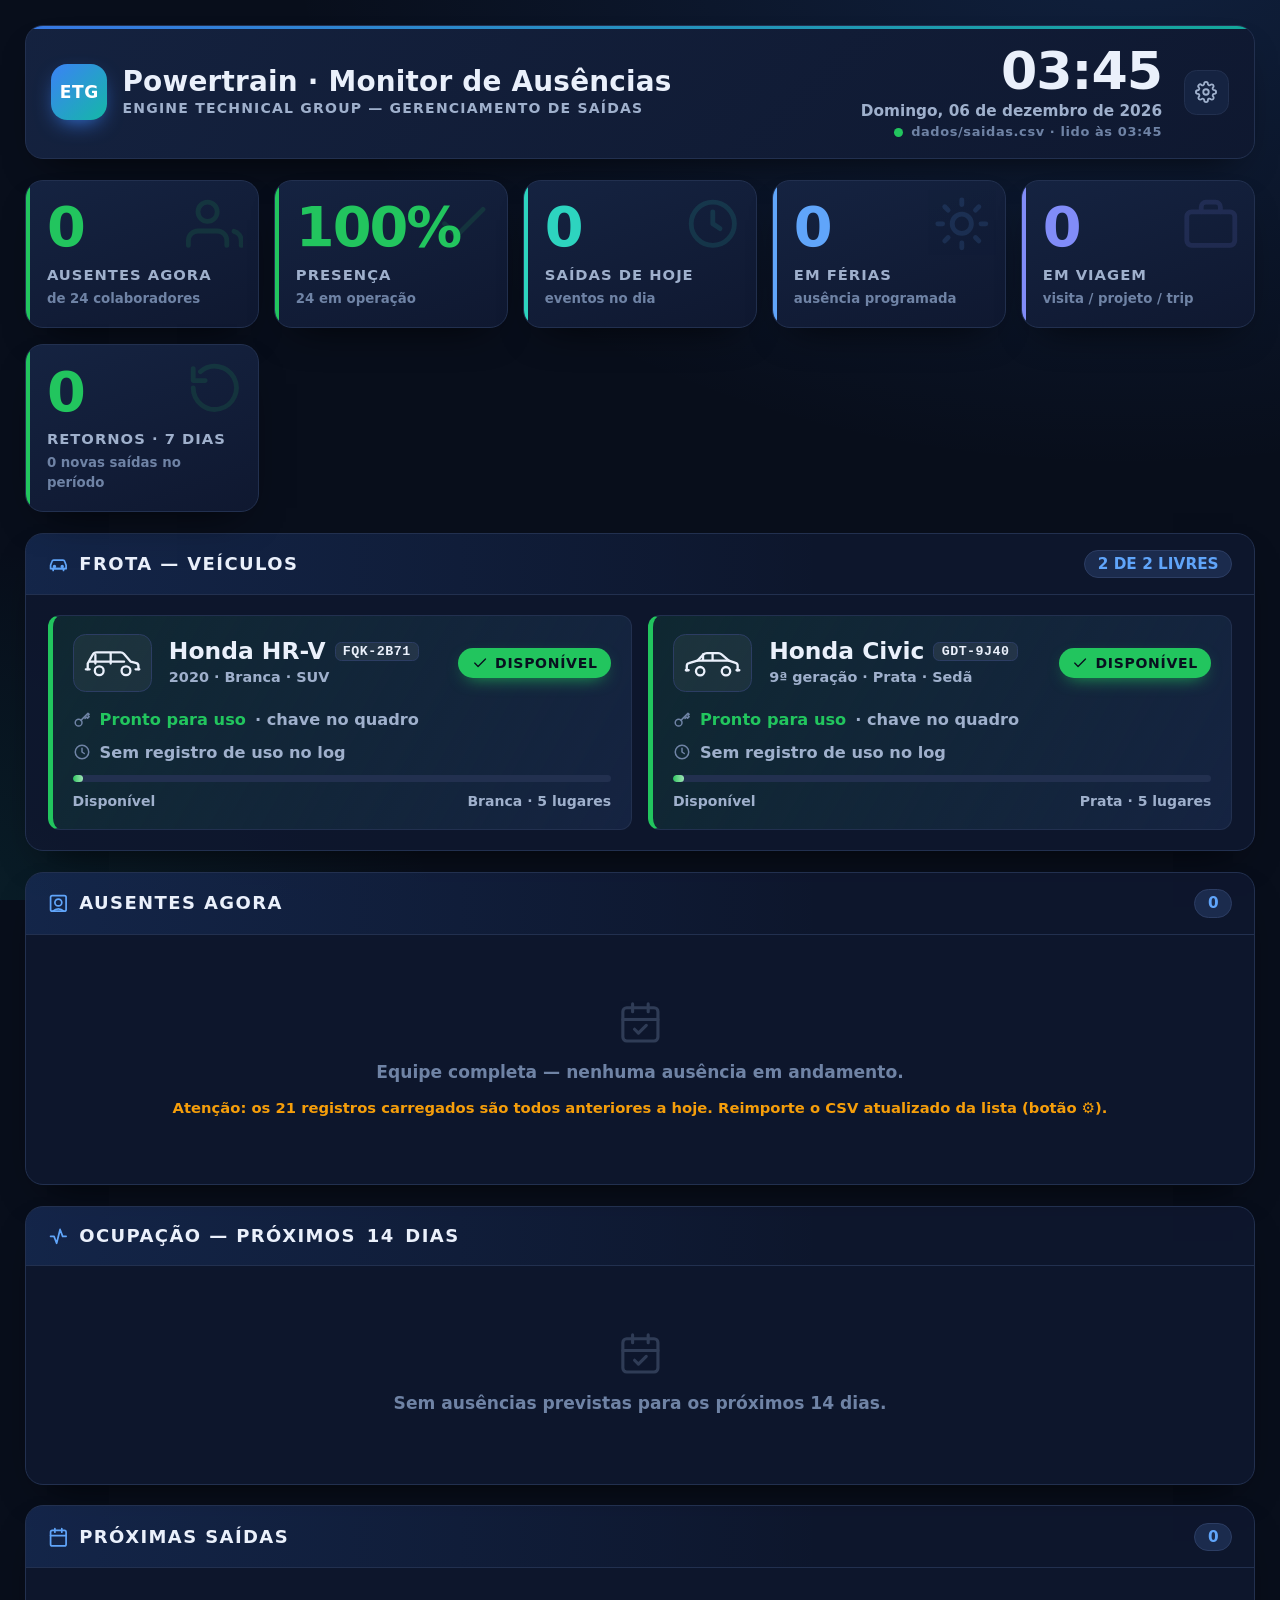
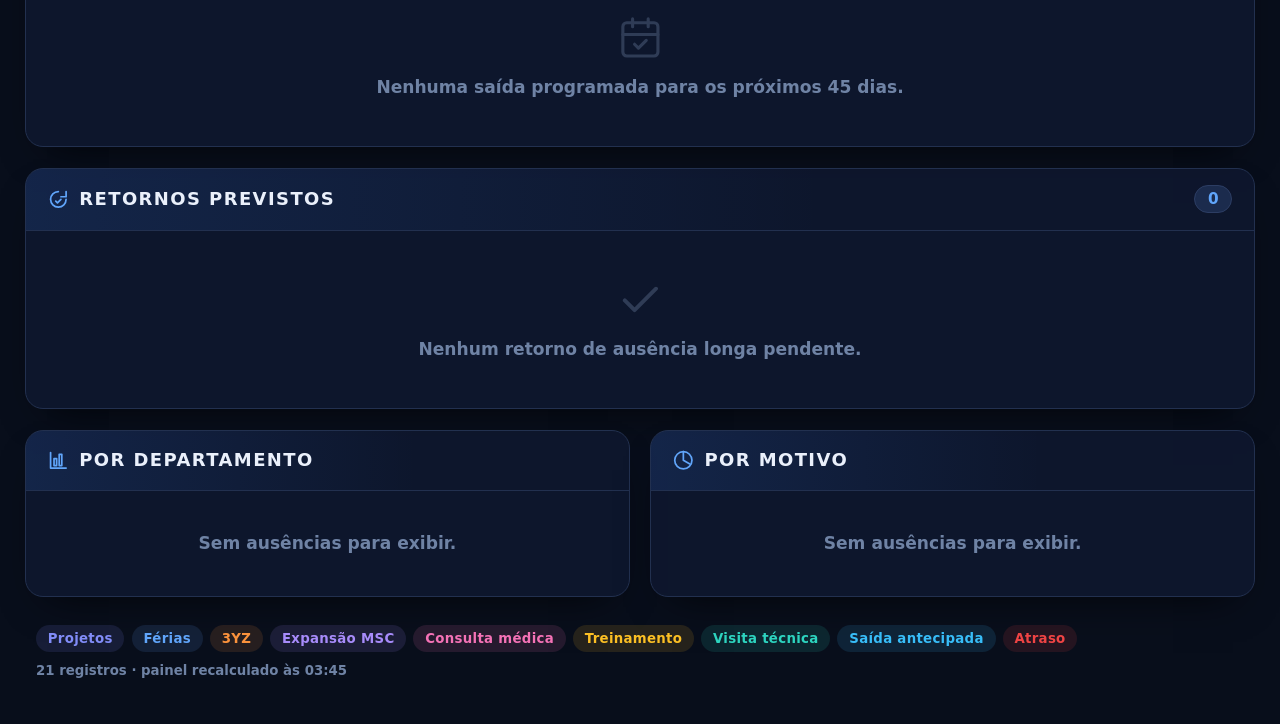
==== powertrain-ausencias/index.html @ 5750e31d "Cadastro dos carros vai para dados/veiculos.json, com as tags reais As tags passam a viver num arqui" ====
<!doctype html>
<html lang="pt-BR">
<head>
<meta charset="utf-8" />
<meta name="viewport" content="width=device-width, initial-scale=1.0" />
<title>Powertrain · Monitor de Ausências — ETG</title>
<meta name="color-scheme" content="dark" />
<link rel="icon" href="data:image/svg+xml,%3Csvg xmlns='http://www.w3.org/2000/svg' viewBox='0 0 100 100'%3E%3Crect width='100' height='100' rx='22' fill='%233b82f6'/%3E%3Ctext x='50' y='68' font-family='Arial,sans-serif' font-size='40' font-weight='bold' fill='white' text-anchor='middle'%3EETG%3C/text%3E%3C/svg%3E" />

<style>
/* ══════════════════════════════════════════════════════════════════════
   POWERTRAIN · MONITOR DE AUSÊNCIAS — ETG
   Otimizado para monitor 27" na VERTICAL (1440 x 2560).
   Layout responsivo: funciona também em notebook para conferência.
   ══════════════════════════════════════════════════════════════════════ */

*,*::before,*::after{box-sizing:border-box;margin:0;padding:0}

:root{
  --bg:#080e1b; --bg-2:#0b1220;
  --panel:#0f1830; --panel-2:#152341; --panel-3:#1b2b4d;
  --line:#22304f; --line-2:#2c3d63;
  --txt:#eaf0fb; --muted:#9fb0cc; --faint:#6f83a5;
  --brand:#3b82f6; --brand-2:#60a5fa;
  --accent:#14b8a6;
  --ok:#22c55e; --warn:#f59e0b; --bad:#ef4444; --info:#38bdf8; --viol:#a78bfa;
  --radius:18px; --radius-sm:12px;
  --font:'Segoe UI',system-ui,-apple-system,Roboto,Helvetica,Arial,sans-serif;
  --shadow:0 18px 40px -22px rgba(0,0,0,.85);
}

/* Escala tipográfica: cresce conforme a tela. Num 27" vertical (1440px de
   largura) a base fica em 21px — legível a 2–3 m de distância. */
html{font-size:15px}
@media (min-width:900px){ html{font-size:16.5px} }
@media (min-width:1200px){ html{font-size:18px} }
@media (min-width:1360px) and (orientation:portrait){ html{font-size:21px} }
@media (min-width:1700px){ html{font-size:22px} }

html,body{height:100%}
body{
  font-family:var(--font); color:var(--txt); font-size:1rem; line-height:1.45;
  -webkit-font-smoothing:antialiased; overflow-x:hidden;
  background:
    radial-gradient(1400px 900px at 88% -8%, rgba(59,130,246,.16), transparent 60%),
    radial-gradient(1100px 800px at -12% 108%, rgba(20,184,166,.12), transparent 55%),
    var(--bg);
  background-attachment:fixed;
}
button{font:inherit;cursor:pointer;border:none;background:none;color:inherit}
input,select{font:inherit}
svg{flex:none}
::-webkit-scrollbar{width:8px;height:8px}
::-webkit-scrollbar-thumb{background:var(--line-2);border-radius:20px}
::-webkit-scrollbar-track{background:transparent}

.screen{max-width:1600px;margin:0 auto;padding:1.4rem 1.4rem 2rem;display:flex;flex-direction:column;gap:1.15rem}

/* ═══════════════ CABEÇALHO ═══════════════ */
header.top{
  display:flex;align-items:center;gap:1.2rem;flex-wrap:wrap;
  padding:1.05rem 1.4rem;border-radius:var(--radius);
  background:linear-gradient(120deg,rgba(21,35,65,.95),rgba(15,24,48,.88));
  border:1px solid var(--line);box-shadow:var(--shadow);position:relative;overflow:hidden;
}
header.top::after{content:"";position:absolute;inset:0;pointer-events:none;
  background:linear-gradient(90deg,var(--brand),var(--accent));opacity:.9;height:3px}
.brand{display:flex;align-items:center;gap:.85rem;min-width:0}
.brand .logo{
  width:3.1rem;height:3.1rem;border-radius:.9rem;display:grid;place-items:center;flex:none;
  background:linear-gradient(135deg,var(--brand),var(--accent));color:#fff;
  font-weight:800;font-size:.95rem;letter-spacing:.5px;box-shadow:0 8px 22px -8px var(--brand);
}
.brand h1{font-size:1.55rem;font-weight:800;letter-spacing:.2px;line-height:1.15;white-space:nowrap}
.brand p{font-size:.78rem;color:var(--muted);font-weight:600;letter-spacing:1.2px;text-transform:uppercase}
.top .spacer{flex:1 1 auto}
.clock{text-align:right;line-height:1}
.clock .hh{font-size:2.9rem;font-weight:800;letter-spacing:-1px;font-variant-numeric:tabular-nums}
.clock .dd{font-size:.85rem;color:var(--muted);font-weight:600;margin-top:.35rem}
.live{display:flex;align-items:center;gap:.45rem;font-size:.72rem;color:var(--faint);font-weight:700;
  justify-content:flex-end;margin-top:.4rem;letter-spacing:.6px}
.live .dot{width:.5rem;height:.5rem;border-radius:50%;background:var(--ok);box-shadow:0 0 0 0 rgba(34,197,94,.6);
  animation:pulse 2.4s infinite;flex:none}
.live .reconn{display:none;align-items:center;padding:.1rem .55rem;border-radius:2rem;font-size:.68rem;
  font-weight:800;letter-spacing:.4px;background:var(--bad);color:#fff}
.live .reconn:hover{filter:brightness(1.15)}
@keyframes pulse{0%{box-shadow:0 0 0 0 rgba(34,197,94,.55)}70%{box-shadow:0 0 0 .55rem rgba(34,197,94,0)}100%{box-shadow:0 0 0 0 rgba(34,197,94,0)}}
.gear{width:2.5rem;height:2.5rem;border-radius:.7rem;display:grid;place-items:center;
  background:var(--panel-2);border:1px solid var(--line);color:var(--muted);transition:.15s}
.gear:hover{color:var(--txt);border-color:var(--line-2);background:var(--panel-3)}

/* ═══════════════ KPIs ═══════════════ */
.kpis{display:grid;grid-template-columns:repeat(auto-fit,minmax(11rem,1fr));gap:.85rem}
/* no monitor vertical: 3 colunas exatas — 6 blocos preenchem 2 linhas sem sobra */
@media (orientation:portrait) and (min-width:1000px){ .kpis{grid-template-columns:repeat(3,1fr)} }
.kpi{
  padding:1.05rem 1.15rem;border-radius:var(--radius);position:relative;overflow:hidden;
  background:linear-gradient(160deg,var(--panel-2),var(--panel));
  border:1px solid var(--line);box-shadow:var(--shadow);
}
.kpi::before{content:"";position:absolute;left:0;top:0;bottom:0;width:4px;background:var(--c,var(--brand))}
.kpi .v{font-size:3.1rem;font-weight:800;line-height:1;letter-spacing:-2px;color:var(--c,var(--txt));
  font-variant-numeric:tabular-nums}
.kpi .l{font-size:.82rem;font-weight:700;text-transform:uppercase;letter-spacing:1px;color:var(--muted);margin-top:.5rem}
.kpi .s{font-size:.74rem;color:var(--faint);margin-top:.2rem;font-weight:600}
.kpi .ico{position:absolute;right:.8rem;top:.8rem;opacity:.13;color:var(--c,var(--brand))}
.kpi .ico svg{width:3.2rem;height:3.2rem}

/* ═══════════════ PAINÉIS ═══════════════ */
.panel{
  border-radius:var(--radius);background:rgba(15,24,48,.82);border:1px solid var(--line);
  box-shadow:var(--shadow);overflow:hidden;
}
.panel > h2{
  display:flex;align-items:center;gap:.6rem;padding:.9rem 1.2rem;font-size:1rem;font-weight:800;
  text-transform:uppercase;letter-spacing:1.4px;border-bottom:1px solid var(--line);
  background:linear-gradient(90deg,rgba(59,130,246,.14),transparent 65%);
}
.panel > h2 svg{width:1.15rem;height:1.15rem;color:var(--brand-2)}
.panel > h2 .n{
  margin-left:auto;font-size:.85rem;background:var(--panel-3);color:var(--brand-2);
  padding:.12rem .7rem;border-radius:2rem;border:1px solid var(--line-2);letter-spacing:0;
  font-variant-numeric:tabular-nums;
}
.panel .body{padding:1.05rem 1.2rem}
.empty{padding:2.6rem 1rem;text-align:center;color:var(--faint);font-weight:600;font-size:.95rem}
.empty svg{width:2.6rem;height:2.6rem;opacity:.35;display:block;margin:0 auto .7rem}

/* ═══════════════ CARDS DE AUSENTES ═══════════════ */
/* Painéis crescem livremente: nada fica escondido atrás de barra de rolagem
   interna. Quem cuida do excedente é a rolagem de quiosque (ver JS). */
.scroller{overflow:visible}
.cards{display:grid;grid-template-columns:repeat(auto-fill,minmax(20rem,1fr));gap:.8rem;padding:1.05rem 1.2rem}
.card{
  display:grid;grid-template-columns:auto 1fr;gap:.75rem .85rem;align-items:start;
  padding:.9rem 1rem;border-radius:var(--radius-sm);background:var(--panel-2);
  border:1px solid var(--line);border-left:5px solid var(--c,var(--brand));position:relative;
}
.card.hoje{background:linear-gradient(120deg,rgba(59,130,246,.13),var(--panel-2))}
.av{
  width:3rem;height:3rem;border-radius:.85rem;display:grid;place-items:center;flex:none;
  font-weight:800;font-size:1.02rem;letter-spacing:.5px;color:#08101f;
  background:linear-gradient(135deg,var(--c,var(--brand)),color-mix(in srgb,var(--c,var(--brand)) 55%,#fff));
}
.card .who{min-width:0}
.card .nome{font-size:1.18rem;font-weight:800;line-height:1.2;overflow:hidden;text-overflow:ellipsis;white-space:nowrap}
.card .desc{font-size:.82rem;color:var(--muted);margin-top:.15rem;line-height:1.3;
  display:-webkit-box;-webkit-line-clamp:2;-webkit-box-orient:vertical;overflow:hidden}
.card .meta{grid-column:1/-1;display:flex;flex-wrap:wrap;gap:.4rem;align-items:center}
.card .per{grid-column:1/-1;display:flex;align-items:center;gap:.5rem;font-size:.86rem;
  font-weight:700;color:var(--txt);font-variant-numeric:tabular-nums}
.card .per svg{width:.95rem;height:.95rem;color:var(--faint)}
.card .per .arrow{color:var(--faint);font-weight:400}
.bar{grid-column:1/-1;height:.42rem;border-radius:1rem;background:var(--line);overflow:hidden}
.bar i{display:block;height:100%;border-radius:1rem;background:linear-gradient(90deg,var(--c,var(--brand)),color-mix(in srgb,var(--c,var(--brand)) 45%,#fff))}
.card .volta{grid-column:1/-1;font-size:.8rem;font-weight:700;color:var(--muted);display:flex;
  justify-content:space-between;gap:.5rem}
.card .volta b{color:var(--c,var(--brand-2))}

/* chips */
.chip{
  display:inline-flex;align-items:center;gap:.3rem;padding:.16rem .6rem;border-radius:2rem;
  font-size:.74rem;font-weight:800;letter-spacing:.3px;white-space:nowrap;
  background:var(--cb,var(--panel-3));color:var(--cf,var(--txt));border:1px solid transparent;
}
.chip svg{width:.82rem;height:.82rem}
.chip.ghost{background:transparent;border-color:var(--line-2);color:var(--muted)}

/* ═══════════════ FROTA (RFID) ═══════════════ */
.frota{display:grid;grid-template-columns:repeat(auto-fit,minmax(21rem,1fr));gap:.9rem;padding:1.1rem 1.2rem}
.veic{display:grid;grid-template-columns:auto 1fr;gap:.55rem .95rem;align-items:center;
  padding:1rem 1.1rem;border-radius:var(--radius-sm);background:var(--panel-2);
  border:1px solid var(--line);border-left:5px solid var(--c)}
.veic.livre{background:linear-gradient(120deg,rgba(34,197,94,.10),var(--panel-2))}
.veic.uso{background:linear-gradient(120deg,rgba(245,158,11,.10),var(--panel-2))}
.veic.aguardando{background:linear-gradient(120deg,rgba(56,189,248,.12),var(--panel-2))}
.veic.aguardando .selo{animation:piscando 1.6s ease-in-out infinite}
@keyframes piscando{50%{opacity:.45}}
.veic .foto{width:4.4rem;height:3.2rem;border-radius:.7rem;display:grid;place-items:center;
  background:rgba(255,255,255,.05);border:1px solid var(--line-2);color:var(--txt)}
.veic .foto svg{width:3.4rem;height:2.4rem}
/* identificação e selo dividem a linha; faltando espaço, o selo desce
   sozinho em vez de espremer ou cobrir o nome do modelo */
.veic .id{min-width:0;display:flex;flex-wrap:wrap;align-items:center;
  justify-content:space-between;gap:.5rem .9rem}
.veic .tit{min-width:0;flex:1 1 12rem}
.veic .mod{font-size:1.3rem;font-weight:800;line-height:1.15;display:flex;align-items:center;
  gap:.5rem;flex-wrap:wrap}
.veic .sub{font-size:.8rem;color:var(--muted);font-weight:600;margin-top:.15rem}
.veic .placa{font-family:ui-monospace,Consolas,monospace;font-size:.74rem;font-weight:700;
  background:rgba(255,255,255,.07);border:1px solid var(--line-2);border-radius:.35rem;
  padding:.05rem .4rem;letter-spacing:.5px;color:var(--txt)}
.veic .selo{display:flex;align-items:center;gap:.4rem;white-space:nowrap;flex:none;
  padding:.28rem .75rem;border-radius:2rem;font-size:.78rem;font-weight:800;letter-spacing:.7px;
  background:var(--c);color:#08101f;box-shadow:0 6px 18px -8px var(--c)}
.veic .selo svg{width:.9rem;height:.9rem}
.veic .corpo{grid-column:1/-1;margin-top:.35rem;display:flex;flex-direction:column;gap:.5rem}
.veic .lin{display:flex;align-items:center;gap:.5rem;font-size:.9rem;font-weight:700;flex-wrap:wrap}
.veic .lin svg{width:1rem;height:1rem;color:var(--faint);flex:none}
.veic .lin .fraco{color:var(--muted);font-weight:600}
.veic .quem{gap:.55rem}
.veic .av2{width:2.1rem;height:2.1rem;border-radius:.6rem;display:grid;place-items:center;flex:none;
  font-size:.78rem;font-weight:800;color:#08101f;
  background:linear-gradient(135deg,var(--c),color-mix(in srgb,var(--c) 55%,#fff))}
.veic .tagm{font-size:.68rem;font-weight:800;letter-spacing:.4px;text-transform:uppercase;
  padding:.1rem .5rem;border-radius:2rem;background:rgba(239,68,68,.16);color:#fca5a5}
.veic .bar2{height:.4rem;border-radius:1rem;background:var(--line);overflow:hidden;margin-top:.1rem}
.veic .bar2 i{display:block;height:100%;border-radius:1rem;
  background:linear-gradient(90deg,var(--c),color-mix(in srgb,var(--c) 45%,#fff))}
.veic .pe{display:flex;justify-content:space-between;gap:.6rem;font-size:.78rem;font-weight:700;color:var(--muted)}
.veic .pe b{color:var(--c)}
.aviso-frota{grid-column:1/-1;font-size:.82rem;font-weight:700;color:#fcd34d;
  background:rgba(245,158,11,.12);border:1px solid rgba(245,158,11,.3);
  border-radius:.6rem;padding:.55rem .8rem}
.aviso-cracha{grid-column:1/-1;display:flex;align-items:center;gap:.55rem;flex-wrap:wrap;
  font-size:.88rem;font-weight:700;color:#bae6fd;
  background:rgba(56,189,248,.13);border:1px solid rgba(56,189,248,.35);
  border-radius:.6rem;padding:.6rem .85rem;animation:piscando 1.6s ease-in-out infinite}
.aviso-cracha svg{width:1.1rem;height:1.1rem;color:#38bdf8;flex:none}
.aviso-cracha .conta{margin-left:auto;font-variant-numeric:tabular-nums;color:#38bdf8;
  background:rgba(8,16,31,.5);border-radius:2rem;padding:.05rem .55rem;font-size:.8rem}

/* ═══════════════ AGENDA / PRÓXIMAS ═══════════════ */
.rows{display:flex;flex-direction:column}
.row{
  display:grid;grid-template-columns:4.4rem 1fr auto;gap:.85rem;align-items:center;
  padding:.72rem 1.2rem;border-bottom:1px solid rgba(34,48,79,.55);
}
.row:last-child{border-bottom:none}
.row .day{
  text-align:center;border-radius:.65rem;background:var(--panel-2);border:1px solid var(--line);
  padding:.3rem .1rem;line-height:1.1;
}
.row .day .d{font-size:1.3rem;font-weight:800;font-variant-numeric:tabular-nums;color:var(--c,var(--brand-2))}
.row .day .m{font-size:.64rem;font-weight:800;text-transform:uppercase;letter-spacing:.8px;color:var(--faint)}
.row.today .day{background:var(--brand);border-color:var(--brand)}
.row.today .day .d,.row.today .day .m{color:#fff}
.row .info{min-width:0}
.row .info .n{font-size:1rem;font-weight:800;line-height:1.2;overflow:hidden;text-overflow:ellipsis;white-space:nowrap}
.row .info .s{font-size:.79rem;color:var(--muted);margin-top:.1rem;display:flex;gap:.4rem;flex-wrap:wrap;align-items:center}
.row .tags{display:flex;gap:.35rem;align-items:center;flex-wrap:wrap;justify-content:flex-end}

/* ═══════════════ TIMELINE 14 DIAS ═══════════════ */
.tl{padding:1rem 1.2rem 1.2rem;overflow-x:auto}
.tl-grid{display:grid;grid-template-columns:9.5rem 1fr;gap:.35rem .7rem;min-width:34rem}
.tl-head{display:grid;grid-auto-flow:column;grid-auto-columns:1fr;gap:2px;grid-column:2}
.tl-head div{text-align:center;font-size:.66rem;font-weight:800;color:var(--faint);
  text-transform:uppercase;letter-spacing:.4px;padding-bottom:.35rem;line-height:1.25}
.tl-head div b{display:block;font-size:.92rem;color:var(--muted);font-variant-numeric:tabular-nums}
.tl-head div.wk{color:var(--line-2)}
.tl-head div.now b{color:var(--brand-2)}
.tl-name{
  font-size:.88rem;font-weight:700;overflow:hidden;text-overflow:ellipsis;white-space:nowrap;
  display:flex;align-items:center;height:1.9rem;color:var(--txt);
}
.tl-lane{position:relative;height:1.9rem;grid-column:2;
  background:repeating-linear-gradient(90deg,
    rgba(34,48,79,.32) 0 calc(100%/var(--dias,14) - 2px),
    transparent calc(100%/var(--dias,14) - 2px) calc(100%/var(--dias,14)));
  border-radius:.4rem;overflow:hidden}
.tl-lane .wkend{position:absolute;top:0;bottom:0;background:rgba(255,255,255,.028)}
.tl-lane .nowline{position:absolute;top:-.15rem;bottom:-.15rem;width:2px;background:var(--brand);
  box-shadow:0 0 10px var(--brand);z-index:3;border-radius:2px}
.tl-bar{
  position:absolute;top:.28rem;bottom:.28rem;border-radius:.4rem;z-index:2;
  display:flex;align-items:center;padding:0 .5rem;font-size:.72rem;font-weight:800;
  color:#08101f;overflow:hidden;white-space:nowrap;min-width:.5rem;
  background:linear-gradient(90deg,var(--c,var(--brand)),color-mix(in srgb,var(--c,var(--brand)) 60%,#fff));
}

/* ═══════════════ ESTATÍSTICAS (barras) ═══════════════ */
.grid2{display:grid;grid-template-columns:repeat(auto-fit,minmax(19rem,1fr));gap:1.15rem}
.stat{display:grid;grid-template-columns:7.2rem 1fr 2.6rem;gap:.7rem;align-items:center;margin-bottom:.6rem}
.stat:last-child{margin-bottom:0}
.stat .k{font-size:.82rem;font-weight:700;color:var(--muted);overflow:hidden;text-overflow:ellipsis;white-space:nowrap}
.stat .t{height:1.15rem;border-radius:.4rem;background:var(--panel-2);overflow:hidden;border:1px solid var(--line)}
.stat .t i{display:block;height:100%;border-radius:.4rem;background:var(--c,var(--brand));
  transition:width .6s cubic-bezier(.2,.7,.3,1)}
.stat .v{text-align:right;font-size:1rem;font-weight:800;font-variant-numeric:tabular-nums;color:var(--txt)}

/* ═══════════════ RODAPÉ ═══════════════ */
footer{display:flex;flex-wrap:wrap;gap:.5rem 1rem;align-items:center;justify-content:space-between;
  padding:.4rem .6rem;font-size:.74rem;color:var(--faint);font-weight:600}
footer .legend{display:flex;flex-wrap:wrap;gap:.4rem}

/* ═══════════════ PAINEL DE CONFIGURAÇÃO ═══════════════ */
.cfg{
  position:fixed;inset:0;z-index:50;display:none;place-items:center;padding:1.5rem;
  background:rgba(4,8,17,.78);backdrop-filter:blur(6px);
}
.cfg.on{display:grid}
.cfg .box{
  width:min(46rem,100%);max-height:88vh;overflow:auto;border-radius:var(--radius);
  background:var(--panel);border:1px solid var(--line-2);box-shadow:0 30px 70px -20px #000;
}
.cfg h3{padding:1.1rem 1.3rem;border-bottom:1px solid var(--line);font-size:1.05rem;font-weight:800;
  display:flex;align-items:center;gap:.6rem}
.cfg h3 button{margin-left:auto;color:var(--muted);font-size:1.5rem;line-height:1}
.cfg .inner{padding:1.2rem 1.3rem;display:flex;flex-direction:column;gap:1.1rem}
.fld{display:flex;flex-direction:column;gap:.35rem}
.fld label{font-size:.78rem;font-weight:800;text-transform:uppercase;letter-spacing:.9px;color:var(--muted)}
.fld small{font-size:.75rem;color:var(--faint);font-weight:600;line-height:1.4}
.fld input,.fld select,.fld textarea{
  background:var(--bg-2);border:1px solid var(--line-2);color:var(--txt);
  padding:.6rem .75rem;border-radius:.6rem;width:100%;font-size:.9rem;font-family:inherit;
}
.fld textarea{min-height:9rem;resize:vertical;font-family:ui-monospace,Consolas,monospace;font-size:.8rem;line-height:1.5}
.btns{display:flex;gap:.6rem;flex-wrap:wrap}
.btn{padding:.6rem 1.1rem;border-radius:.6rem;font-weight:800;font-size:.85rem;
  background:var(--panel-2);border:1px solid var(--line-2);color:var(--txt);transition:.15s}
.btn:hover{background:var(--panel-3)}
.btn.primary{background:var(--brand);border-color:var(--brand);color:#fff}
.btn.primary:hover{background:var(--brand-2)}
.btn.danger{color:#fca5a5;border-color:rgba(239,68,68,.4)}
.fonte{border:1px solid var(--line-2);border-radius:.6rem;padding:.7rem .85rem;background:var(--bg-2);
  font-family:ui-monospace,Consolas,monospace;font-size:.8rem;line-height:1.6;word-break:break-all}
.fonte b{font-family:var(--font)}
.fonte .st-ok{color:#86efac} .fonte .st-err{color:#fca5a5} .fonte .st-warn{color:#fcd34d}
.drop{border:2px dashed var(--line-2);border-radius:var(--radius-sm);padding:1.4rem;text-align:center;
  color:var(--muted);font-weight:700;font-size:.85rem;transition:.15s}
.drop.over{border-color:var(--brand);background:rgba(59,130,246,.1);color:var(--brand-2)}
.msg{font-size:.82rem;font-weight:700;padding:.6rem .8rem;border-radius:.55rem;display:none}
.msg.ok{display:block;background:rgba(34,197,94,.14);color:#86efac}
.msg.err{display:block;background:rgba(239,68,68,.14);color:#fca5a5}

@media print{body{background:#fff;color:#000}.gear,.cfg{display:none!important}}
</style>
</head>
<body>

<!-- ══════════════════════════════════════════════════════════════════════
     ÁREA DE DADOS — edite aqui (ou importe o CSV da lista pelo ⚙)
     Datas no formato  "dd/mm/aaaa hh:mm"  ou  "aaaa-mm-dd hh:mm".
     ══════════════════════════════════════════════════════════════════════ -->
<script>
const CONFIG = {
  titulo:        'Powertrain · Monitor de Ausências',
  subtitulo:     'Engine Technical Group — Gerenciamento de saídas',

  /* ── FONTE DE DADOS ────────────────────────────────────────────────
     Caminho do arquivo que o painel LÊ DE NOVO a cada ciclo — quem
     atualizar o CSV nessa pasta vê o painel mudar sozinho, sem importar
     nada. Vale caminho relativo à pasta do painel, subpasta ou URL.
       'dados/saidas.csv'                         (recomendado)
       'http://servidor/painel/dados/saidas.csv'
     Só funciona com o painel SERVIDO por http (use Iniciar-Painel.bat).
     Abrindo o index.html direto (file://) o navegador proíbe a leitura;
     nesse caso aponte o arquivo uma vez pelo ⚙ e ele passa a ser relido
     igual — ver LEIA-ME.md (na pasta).                                          */
  arquivoDados:  'dados/saidas.csv',
  recarregarSeg: 3600, // de quanto em quanto tempo RELER o arquivo (3600 = 1 hora)
  tentarDeNovoSeg: 60, // se a leitura falhar, tenta de novo neste prazo mais curto,
                       // para uma queda de rede não deixar a tela parada 1 hora inteira

  /* ── FROTA (leitor RFID) ──────────────────────────────────────────
     O leitor grava UMA LINHA POR PASSAGEM de tag em frota.csv:

         Data/Hora;Tag
         09/08/2026 07:02;HRV
         09/08/2026 07:02;CR-0421

     Regra: a tag de um carro ABRE o uso e fica aguardando o crachá; a
     leitura seguinte identifica o condutor (cruzado com pessoas.csv).
     Passar a tag DO MESMO CARRO de novo ENCERRA o uso e libera.        */
  arquivoFrota:   'dados/frota.csv',      // log de leituras do RFID
  arquivoPessoas: 'dados/pessoas.csv',    // cadastro crachá -> nome
  arquivoVeiculos:'dados/veiculos.json',  // cadastro dos carros (vale para as DUAS telas)
  apiHistorico:   'api/historico',        // rota do servidor que grava dados/historico.json
  frotaRecarregarSeg: 20,  // status de carro muda na hora: ciclo curto (≠ 1 h das saídas)
  esperaCrachaSeg: 120,    // prazo para o crachá chegar depois da tag do carro
  usoReferenciaHoras: 8,   // escala da barra de tempo decorrido (passou disso, fica vermelha)

  /* Sem crachá dentro do prazo, o que fazer com o carro?
     true  = considera EM USO com "condutor não identificado" (a tag do carro
             foi passada, então provavelmente ele saiu — mais seguro no quadro)
     false = descarta a marcação e mantém DISPONÍVEL                        */
  semCrachaViraUso: true,

  /* Reserva, usada só se o dados/veiculos.json faltar ou estiver torto.
     Para mudar tag, placa ou incluir carro, edite o ARQUIVO — assim o
     leitor.html enxerga a mesma lista e não há o que sincronizar. */
  veiculos: [
    { tag:'C3FE4090', modelo:'Honda HR-V',  ano:'2020',       cor:'Branca', tipo:'suv',
      placa:'FQK-2B71', lugares:5, apelidos:['HRV','HR-V'] },
    { tag:'13B780FA', modelo:'Honda Civic', ano:'9ª geração', cor:'Prata',  tipo:'sedan',
      placa:'GDT-9J40', lugares:5, apelidos:['CIVIC','CIVIC9'] },
  ],

  efetivoTotal:  24,   // ← AJUSTE para o efetivo real do Powertrain (usado no % de presença)
  diasTimeline:  14,   // janela do gráfico de barras
  diasAgenda:    45,   // horizonte da lista "próximas saídas"
  atualizarSeg:  60,   // recálculo do painel com o relógio andando (não lê arquivo:
                       // é o que faz alguém sair de "ausente" na hora que o retorno chega)
  rolagemAuto:   true, // rola sozinho quando não cabe na tela
};

/* Dados extraídos da lista "Gerenciamento de saídas".
   Campos: descricao | motivo | nome | depto | destino | inicio | fim | transporte */
const DADOS = [
  { descricao:'Treinamento KUKA',                          motivo:'Treinamento',     nome:'Tanaka; Nakahara',  depto:'I/H',       destino:'KUKA Systems',   inicio:'19/01/2026 06:00', fim:'23/01/2026 17:00', transporte:'Carro' },
  { descricao:'JPN – Trip for foundry tryout verification',motivo:'3YZ',             nome:'Paiva',             depto:'NMG',       destino:'Suzuka',         inicio:'07/01/2026 08:15', fim:'05/02/2026 18:00', transporte:'Avião' },
  { descricao:'Férias',                                    motivo:'Férias',          nome:'Dutra',             depto:'OUTSOURCE', destino:'',               inicio:'05/01/2026 00:00', fim:'19/01/2026 17:00', transporte:'' },
  { descricao:'Férias',                                    motivo:'Férias',          nome:'Tulio',             depto:'I/H',       destino:'',               inicio:'19/01/2026 00:00', fim:'02/02/2026 17:00', transporte:'' },
  { descricao:'Consulta médica (Ortopedista)',             motivo:'Consulta médica', nome:'Marco Antonio',     depto:'OUTSOURCE', destino:'',               inicio:'16/01/2026 10:00', fim:'16/01/2026 17:26', transporte:'' },
  { descricao:'Férias',                                    motivo:'Férias',          nome:'Thiego',            depto:'NMG',       destino:'',               inicio:'19/01/2026 00:00', fim:'02/02/2026 00:00', transporte:'' },
  { descricao:'Visita Atlas',                              motivo:'Projetos',        nome:'Thiego',            depto:'NMG',       destino:'',               inicio:'23/12/2025 08:00', fim:'23/12/2025 15:00', transporte:'Carro' },
  { descricao:'Instalação Apertadeira Eletrônica (Evento)',motivo:'Projetos',        nome:'Thiego',            depto:'I/H',       destino:'',               inicio:'05/02/2026 08:00', fim:'13/02/2026 17:00', transporte:'Avião' },
  { descricao:'Férias',                                    motivo:'Férias',          nome:'Gatto',             depto:'I/H',       destino:'',               inicio:'23/02/2026 08:15', fim:'27/02/2026 17:26', transporte:'' },
  { descricao:'Visita Atlas',                              motivo:'Projetos',        nome:'Thiego Ferreira',   depto:'NMG',       destino:'',               inicio:'16/01/2026 07:00', fim:'16/01/2026 15:00', transporte:'Carro' },
  { descricao:'Visita no fornecedor Maquistorno',          motivo:'Expansão MSC',    nome:'Erick',             depto:'I/H',       destino:'',               inicio:'14/01/2026 14:30', fim:'14/01/2026 15:50', transporte:'Carro' },
  { descricao:'VT-MAHLE',                                  motivo:'Visita técnica',  nome:'Jefferson Vilela',  depto:'OUTSOURCE', destino:'Mogi Guaçu-SP',  inicio:'19/01/2026 08:15', fim:'19/01/2026 17:30', transporte:'Carro' },
  { descricao:'Saída no 1ºT',                              motivo:'Férias',          nome:'Marco Túlio',       depto:'I/H',       destino:'',               inicio:'16/01/2026 15:11', fim:'16/01/2026 17:15', transporte:'' },
  { descricao:'Assunto particular',                        motivo:'Saída antecipada',nome:'Carlos Eduardo',    depto:'NMG',       destino:'',               inicio:'21/01/2026 13:00', fim:'21/01/2026 17:26', transporte:'' },
  { descricao:'Cartório / Poupa Tempo',                    motivo:'Atraso',          nome:'Douglas Marciano',  depto:'OUTSOURCE', destino:'',               inicio:'27/01/2026 08:15', fim:'27/01/2026 11:00', transporte:'' },
  { descricao:'Férias',                                    motivo:'Férias',          nome:'Agenor Rodrigo',    depto:'I/H',       destino:'',               inicio:'09/03/2026 00:00', fim:'28/03/2026 23:59', transporte:'' },
  { descricao:'Renovação CNH',                             motivo:'Saída antecipada',nome:'Lenonn',            depto:'I/H',       destino:'',               inicio:'27/01/2026 14:00', fim:'27/01/2026 17:00', transporte:'' },
  { descricao:'Viagem internacional',                      motivo:'Projetos',        nome:'Nelton M Borges',   depto:'I/H',       destino:'',               inicio:'30/01/2026 00:00', fim:'05/02/2026 00:00', transporte:'Avião' },
  { descricao:'Visita na G/O JPN',                         motivo:'Projetos',        nome:'Nelton',            depto:'I/H',       destino:'',               inicio:'05/02/2026 00:00', fim:'18/02/2026 00:00', transporte:'Avião' },
  { descricao:'Particular',                                motivo:'Saída antecipada',nome:'William Nakahara',  depto:'I/H',       destino:'',               inicio:'29/01/2026 13:00', fim:'29/01/2026 17:26', transporte:'' },
  { descricao:'Visita ferramentarias Joinville',           motivo:'Visita técnica',  nome:'Jefferson',         depto:'OUTSOURCE', destino:'Joinville-SC',   inicio:'02/02/2026 08:00', fim:'06/02/2026 17:00', transporte:'Avião' },
];
</script>

<div class="screen">

  <header class="top">
    <div class="brand">
      <div class="logo">ETG</div>
      <div>
        <h1 id="hTitulo">Powertrain · Monitor de Ausências</h1>
        <p id="hSub">Engine Technical Group — Gerenciamento de saídas</p>
      </div>
    </div>
    <div class="spacer"></div>
    <div>
      <div class="clock">
        <div class="hh" id="relogio">--:--</div>
        <div class="dd" id="dataHoje">—</div>
        <div class="live">
          <span class="dot"></span><span id="statusTxt">iniciando…</span>
          <button id="btnReconectar" class="reconn">Reconectar arquivo</button>
        </div>
      </div>
    </div>
    <button class="gear" id="btnCfg" title="Configurações e importação de dados" aria-label="Configurações">
      <svg viewBox="0 0 24 24" width="22" height="22" fill="none" stroke="currentColor" stroke-width="2" stroke-linecap="round" stroke-linejoin="round"><circle cx="12" cy="12" r="3"/><path d="M19.4 15a1.65 1.65 0 0 0 .33 1.82l.06.06a2 2 0 1 1-2.83 2.83l-.06-.06a1.65 1.65 0 0 0-1.82-.33 1.65 1.65 0 0 0-1 1.51V21a2 2 0 1 1-4 0v-.09A1.65 1.65 0 0 0 9 19.4a1.65 1.65 0 0 0-1.82.33l-.06.06a2 2 0 1 1-2.83-2.83l.06-.06a1.65 1.65 0 0 0 .33-1.82 1.65 1.65 0 0 0-1.51-1H3a2 2 0 1 1 0-4h.09A1.65 1.65 0 0 0 4.6 9a1.65 1.65 0 0 0-.33-1.82l-.06-.06a2 2 0 1 1 2.83-2.83l.06.06A1.65 1.65 0 0 0 9 4.6a1.65 1.65 0 0 0 1-1.51V3a2 2 0 1 1 4 0v.09a1.65 1.65 0 0 0 1 1.51 1.65 1.65 0 0 0 1.82-.33l.06-.06a2 2 0 1 1 2.83 2.83l-.06.06a1.65 1.65 0 0 0-.33 1.82V9a1.65 1.65 0 0 0 1.51 1H21a2 2 0 1 1 0 4h-.09a1.65 1.65 0 0 0-1.51 1z"/></svg>
    </button>
  </header>

  <section class="kpis" id="kpis"></section>

  <section class="panel">
    <h2>
      <svg viewBox="0 0 24 24" fill="none" stroke="currentColor" stroke-width="2" stroke-linecap="round" stroke-linejoin="round"><path d="M5 17h14M6 17v2M18 17v2"/><path d="M3 13l1.7-4.6A2 2 0 0 1 6.6 7h10.8a2 2 0 0 1 1.9 1.4L21 13v4H3z"/><circle cx="7.5" cy="14.5" r="1"/><circle cx="16.5" cy="14.5" r="1"/></svg>
      Frota — veículos <span class="n" id="nFrota">—</span>
    </h2>
    <div class="frota" id="listaFrota"></div>
  </section>

  <section class="panel">
    <h2>
      <svg viewBox="0 0 24 24" fill="none" stroke="currentColor" stroke-width="2" stroke-linecap="round" stroke-linejoin="round"><path d="M18 21a8 8 0 0 0-12 0"/><circle cx="12" cy="11" r="4"/><rect x="3" y="3" width="18" height="18" rx="2"/></svg>
      Ausentes agora <span class="n" id="nAusentes">0</span>
    </h2>
    <div class="scroller" id="scrAusentes"><div class="cards" id="listaAusentes"></div></div>
  </section>

  <section class="panel">
    <h2>
      <svg viewBox="0 0 24 24" fill="none" stroke="currentColor" stroke-width="2" stroke-linecap="round" stroke-linejoin="round"><path d="M3 12h4l3 8 4-16 3 8h4"/></svg>
      Ocupação — próximos <span id="tlDias">14</span> dias
    </h2>
    <div class="tl"><div class="tl-grid" id="timeline"></div></div>
  </section>

  <section class="panel">
    <h2>
      <svg viewBox="0 0 24 24" fill="none" stroke="currentColor" stroke-width="2" stroke-linecap="round" stroke-linejoin="round"><rect x="3" y="4" width="18" height="18" rx="2"/><path d="M16 2v4M8 2v4M3 10h18"/></svg>
      Próximas saídas <span class="n" id="nProximas">0</span>
    </h2>
    <div class="scroller" id="scrProximas"><div class="rows" id="listaProximas"></div></div>
  </section>

  <section class="panel">
    <h2>
      <svg viewBox="0 0 24 24" fill="none" stroke="currentColor" stroke-width="2" stroke-linecap="round" stroke-linejoin="round"><path d="M9 14l2 2 4-4"/><path d="M21 12a9 9 0 1 1-9-9"/><path d="M21 3v6h-6"/></svg>
      Retornos previstos <span class="n" id="nRetornos">0</span>
    </h2>
    <div class="rows" id="listaRetornos"></div>
  </section>

  <div class="grid2">
    <section class="panel">
      <h2>
        <svg viewBox="0 0 24 24" fill="none" stroke="currentColor" stroke-width="2" stroke-linecap="round" stroke-linejoin="round"><path d="M3 3v18h18"/><rect x="7" y="10" width="3" height="8"/><rect x="13" y="5" width="3" height="13"/></svg>
        Por departamento
      </h2>
      <div class="body" id="statDepto"></div>
    </section>
    <section class="panel">
      <h2>
        <svg viewBox="0 0 24 24" fill="none" stroke="currentColor" stroke-width="2" stroke-linecap="round" stroke-linejoin="round"><path d="M12 2v10l7 4"/><circle cx="12" cy="12" r="10"/></svg>
        Por motivo
      </h2>
      <div class="body" id="statMotivo"></div>
    </section>
  </div>

  <footer>
    <div class="legend" id="legenda"></div>
    <div id="rodape">—</div>
  </footer>
</div>

<!-- ═══════════════ CONFIGURAÇÃO / IMPORTAÇÃO ═══════════════ -->
<div class="cfg" id="cfgModal">
  <div class="box">
    <h3>
      <svg viewBox="0 0 24 24" width="20" height="20" fill="none" stroke="currentColor" stroke-width="2" stroke-linecap="round"><circle cx="12" cy="12" r="3"/><path d="M12 1v4M12 19v4M4.2 4.2l2.9 2.9M16.9 16.9l2.9 2.9M1 12h4M19 12h4M4.2 19.8l2.9-2.9M16.9 7.1l2.9-2.9"/></svg>
      Configurações do painel
      <button id="btnFechar" aria-label="Fechar">&times;</button>
    </h3>
    <div class="inner">
      <div class="msg" id="msgCfg"></div>

      <div class="fld">
        <label>Fonte de dados</label>
        <div class="fonte" id="boxFonte">—</div>
        <div class="btns">
          <button class="btn" id="btnApontar">Apontar arquivo…</button>
          <button class="btn" id="btnReler">Reler agora</button>
        </div>
        <small>
          O painel <b>relê este arquivo sozinho</b> a cada
          <b id="txtCiclo">1 hora</b> — basta salvar o CSV atualizado por cima, não precisa
          importar de novo.<br />
          Servido pelo <b>Iniciar-Painel.bat</b>, ele lê direto o caminho
          <b id="txtCaminho">dados/saidas.csv</b> e nunca pede clique. Aberto direto do arquivo
          (file://), o navegador exige que você aponte o arquivo uma vez em <b>Apontar arquivo…</b>
        </small>
      </div>

      <div class="fld">
        <label>Efetivo total do Powertrain</label>
        <input type="number" id="inpEfetivo" min="1" max="999" />
        <small>Base para o indicador de presença (%). </small>
      </div>

      <div class="fld">
        <label>Carga avulsa (não vira fonte fixa)</label>
        <div class="drop" id="drop">
          Arraste aqui o <b>CSV exportado do SharePoint</b> (Exportar &rarr; CSV)<br />
          ou <b>clique para escolher o arquivo</b>
          <input type="file" id="inpFile" accept=".csv,.txt,.json" hidden />
        </div>
        <small>Serve para dar uma olhada num arquivo pontual. Para o monitor, prefira
        <b>Apontar arquivo…</b> acima — assim ele se atualiza sozinho.<br />
        Colunas reconhecidas: Descrição da Saída · Motivo · Nome Colaborador · Departamento ·
        Destino · Data de início · Data de término · Transporte. A ordem não importa —
        o painel procura pelo nome do cabeçalho.</small>
      </div>

      <div class="fld">
        <label>Ou cole os dados (CSV / JSON)</label>
        <textarea id="inpTexto" placeholder="Cole aqui o conteúdo do CSV..." spellcheck="false"></textarea>
      </div>

      <div class="btns">
        <button class="btn primary" id="btnAplicar">Aplicar</button>
        <button class="btn" id="btnExportar">Exportar dados atuais (JSON)</button>
        <button class="btn danger" id="btnLimpar">Restaurar dados de exemplo</button>
      </div>
      <small style="color:var(--faint);font-weight:600;line-height:1.5">
        A última leitura fica guardada neste navegador, então ao ligar o monitor o painel já abre
        com dados na tela enquanto relê o arquivo. Se a fonte falhar, ele continua mostrando a
        última leitura boa e avisa em vermelho no cabeçalho.
      </small>
    </div>
  </div>
</div>

<script>
/* ══════════════════════════════════════════════════════════════════════
   1. TABELAS DE APOIO — cores e rótulos
   ══════════════════════════════════════════════════════════════════════ */
const CORES_MOTIVO = {
  'ferias':           { cor:'#60a5fa', rot:'Férias'            },
  'projetos':         { cor:'#818cf8', rot:'Projetos'          },
  'treinamento':      { cor:'#fbbf24', rot:'Treinamento'       },
  'visita tecnica':   { cor:'#2dd4bf', rot:'Visita técnica'    },
  'consulta medica':  { cor:'#f472b6', rot:'Consulta médica'   },
  'saida antecipada': { cor:'#38bdf8', rot:'Saída antecipada'  },
  'atraso':           { cor:'#ef4444', rot:'Atraso'            },
  'expansao msc':     { cor:'#a78bfa', rot:'Expansão MSC'      },
  '3yz':              { cor:'#fb923c', rot:'3YZ'               },
  'falta':            { cor:'#f87171', rot:'Falta'             },
  'home office':      { cor:'#34d399', rot:'Home office'       },
  'afastamento':      { cor:'#fca5a5', rot:'Afastamento'       },
};
const CORES_DEPTO = { 'I/H':'#38bdf8', 'NMG':'#f472b6', 'OUTSOURCE':'#34d399' };
const PADRAO = { cor:'#94a3b8', rot:'Outros' };

const MS_DIA = 86400000;
const DIAS_SEM = ['dom','seg','ter','qua','qui','sex','sáb'];
const MESES    = ['jan','fev','mar','abr','mai','jun','jul','ago','set','out','nov','dez'];

/* ══════════════════════════════════════════════════════════════════════
   2. UTILITÁRIOS
   ══════════════════════════════════════════════════════════════════════ */
const norm = s => (s||'').toString().normalize('NFD').replace(/[\u0300-\u036f]/g,'')
                    .toLowerCase().replace(/\s+/g,' ').trim();

function infoMotivo(m){
  const k = norm(m);
  if (CORES_MOTIVO[k]) return CORES_MOTIVO[k];
  for (const [key,v] of Object.entries(CORES_MOTIVO)) if (k.startsWith(key.slice(0,7))) return v;
  return { cor:PADRAO.cor, rot:(m||'Outros') };
}
const corDepto = d => CORES_DEPTO[(d||'').toUpperCase().trim()] || '#94a3b8';

/** Aceita "dd/mm/aaaa hh:mm", "aaaa-mm-dd hh:mm" e ISO. */
function parseData(v){
  if (v instanceof Date) return isNaN(v) ? null : v;
  const s = (v||'').toString().trim();
  if (!s) return null;
  let m = s.match(/^(\d{1,2})\/(\d{1,2})\/(\d{4})(?:[ ,]+(\d{1,2}):(\d{2}))?/);
  if (m) return new Date(+m[3], +m[2]-1, +m[1], +(m[4]||0), +(m[5]||0));
  m = s.match(/^(\d{4})-(\d{1,2})-(\d{1,2})(?:[ T](\d{1,2}):(\d{2}))?/);
  if (m) return new Date(+m[1], +m[2]-1, +m[3], +(m[4]||0), +(m[5]||0));
  const d = new Date(s);
  return isNaN(d) ? null : d;
}
const p2 = n => String(n).padStart(2,'0');
const hhmm  = d => p2(d.getHours())+':'+p2(d.getMinutes());
const ddmm  = d => p2(d.getDate())+'/'+p2(d.getMonth()+1);
const meiaNoite = d => new Date(d.getFullYear(), d.getMonth(), d.getDate());
const mesmoDia  = (a,b) => a.getFullYear()===b.getFullYear() && a.getMonth()===b.getMonth() && a.getDate()===b.getDate();
const diasEntre = (a,b) => Math.round((meiaNoite(b)-meiaNoite(a))/MS_DIA);
const iniciais = nome => (nome||'?').split(/[\s;]+/).filter(Boolean).slice(0,2)
                          .map(p=>p[0]).join('').toUpperCase() || '?';
const esc = s => (s||'').toString().replace(/[&<>"]/g, c => ({'&':'&amp;','<':'&lt;','>':'&gt;','"':'&quot;'}[c]));

/** Data/hora local em ISO, sem fuso: "2026-08-09T07:02:00".
    Usar toISOString() aqui converteria para UTC e o histórico sairia com
    as horas deslocadas em relação ao que o painel mostrou. */
function iso(d){
  if (!d) return null;
  return `${d.getFullYear()}-${p2(d.getMonth()+1)}-${p2(d.getDate())}`
       + `T${p2(d.getHours())}:${p2(d.getMinutes())}:${p2(d.getSeconds())}`;
}

/** "1 h" / "30 min" / "45 s" — intervalo em linguagem de gente. */
function intervaloTxt(seg){
  if (seg % 3600 === 0) return (seg/3600) + (seg === 3600 ? ' hora' : ' horas');
  if (seg % 60 === 0)   return (seg/60) + ' min';
  return seg + ' s';
}

/** "4 dias" / "2h30" — duração humana entre duas datas. */
function duracaoTxt(ini, fim){
  const h = (fim - ini) / 3600000;
  if (h < 24) return h >= 1 ? `${Math.floor(h)}h${h%1 ? p2(Math.round((h%1)*60)) : ''}` : `${Math.round(h*60)} min`;
  const d = Math.max(1, Math.round(diasEntre(ini, fim)));
  return d === 1 ? '1 dia' : `${d} dias`;
}

const ICO = {
  aviao:'<svg viewBox="0 0 24 24" fill="none" stroke="currentColor" stroke-width="2" stroke-linecap="round" stroke-linejoin="round"><path d="M17.8 19.2 16 11l3.5-3.5a2.1 2.1 0 0 0-3-3L13 8 4.8 6.2a1 1 0 0 0-.9 1.7L9 11l-2 2-2.5-.5a.8.8 0 0 0-.7 1.3L6 16l1.2 2.2a.8.8 0 0 0 1.3-.7L8 15l2-2 3.1 5.1a1 1 0 0 0 1.7-.9z"/></svg>',
  carro:'<svg viewBox="0 0 24 24" fill="none" stroke="currentColor" stroke-width="2" stroke-linecap="round" stroke-linejoin="round"><path d="M5 17h14M6 17v2M18 17v2"/><path d="M3 13l1.7-4.6A2 2 0 0 1 6.6 7h10.8a2 2 0 0 1 1.9 1.4L21 13v4H3z"/><circle cx="7.5" cy="14.5" r="1"/><circle cx="16.5" cy="14.5" r="1"/></svg>',
  pin:'<svg viewBox="0 0 24 24" fill="none" stroke="currentColor" stroke-width="2" stroke-linecap="round" stroke-linejoin="round"><path d="M20 10c0 6-8 12-8 12s-8-6-8-12a8 8 0 0 1 16 0z"/><circle cx="12" cy="10" r="3"/></svg>',
  relogio:'<svg viewBox="0 0 24 24" fill="none" stroke="currentColor" stroke-width="2" stroke-linecap="round" stroke-linejoin="round"><circle cx="12" cy="12" r="9"/><path d="M12 7v5l3 2"/></svg>',
  users:'<svg viewBox="0 0 24 24" fill="none" stroke="currentColor" stroke-width="2" stroke-linecap="round" stroke-linejoin="round"><path d="M17 21v-2a4 4 0 0 0-4-4H5a4 4 0 0 0-4 4v2"/><circle cx="9" cy="7" r="4"/><path d="M23 21v-2a4 4 0 0 0-3-3.87"/></svg>',
  sol:'<svg viewBox="0 0 24 24" fill="none" stroke="currentColor" stroke-width="2" stroke-linecap="round"><circle cx="12" cy="12" r="4"/><path d="M12 2v2M12 20v2M4.9 4.9l1.4 1.4M17.7 17.7l1.4 1.4M2 12h2M20 12h2M4.9 19.1l1.4-1.4M17.7 6.3l1.4-1.4"/></svg>',
  mala:'<svg viewBox="0 0 24 24" fill="none" stroke="currentColor" stroke-width="2" stroke-linecap="round" stroke-linejoin="round"><rect x="2" y="7" width="20" height="14" rx="2"/><path d="M8 7V5a2 2 0 0 1 2-2h4a2 2 0 0 1 2 2v2"/></svg>',
  volta:'<svg viewBox="0 0 24 24" fill="none" stroke="currentColor" stroke-width="2" stroke-linecap="round" stroke-linejoin="round"><path d="M3 12a9 9 0 1 0 3-6.7"/><path d="M3 4v5h5"/></svg>',
  ok:'<svg viewBox="0 0 24 24" fill="none" stroke="currentColor" stroke-width="2" stroke-linecap="round" stroke-linejoin="round"><path d="M20 6 9 17l-5-5"/></svg>',
  vazio:'<svg viewBox="0 0 24 24" fill="none" stroke="currentColor" stroke-width="1.6" stroke-linecap="round" stroke-linejoin="round"><rect x="3" y="4" width="18" height="17" rx="2"/><path d="M8 2v4M16 2v4M3 10h18M9 15l2 2 4-4"/></svg>',
  cracha:'<svg viewBox="0 0 24 24" fill="none" stroke="currentColor" stroke-width="2" stroke-linecap="round" stroke-linejoin="round"><rect x="3" y="6" width="18" height="14" rx="2"/><path d="M9 2h6v4H9z"/><circle cx="9" cy="13" r="2"/><path d="M14 12h4M14 16h3M5.5 17.5c.7-1.4 2-2 3.5-2s2.8.6 3.5 2"/></svg>',
  key:'<svg viewBox="0 0 24 24" fill="none" stroke="currentColor" stroke-width="2" stroke-linecap="round" stroke-linejoin="round"><circle cx="7.5" cy="15.5" r="4.5"/><path d="M10.5 12.5 20 3l1.5 1.5-1.5 1.5 1.5 1.5-2 2-1.5-1.5-2 2"/></svg>',
};
const icoTransporte = t => norm(t).startsWith('avi') ? ICO.aviao : (norm(t).startsWith('car') ? ICO.carro : '');

/* ══════════════════════════════════════════════════════════════════════
   3. ESTADO
   ══════════════════════════════════════════════════════════════════════ */
const CHAVE = 'etg_powertrain_ausencias_v1';
let estado = { registros: [], efetivo: CONFIG.efetivoTotal };

/** Normaliza um registro bruto e calcula datas. Descarta linhas sem data válida. */
function prepara(r){
  const ini = parseData(r.inicio), fim = parseData(r.fim);
  if (!ini) return null;
  const f = fim && fim >= ini ? fim : new Date(ini.getTime() + 3600000);
  const mi = infoMotivo(r.motivo);
  return {
    descricao:(r.descricao||'').trim() || mi.rot,
    motivo:(r.motivo||'').trim() || 'Outros',
    motivoRot:mi.rot, cor:mi.cor,
    nome:(r.nome||'—').trim(),
    depto:(r.depto||'').trim().toUpperCase(),
    destino:(r.destino||'').trim(),
    transporte:(r.transporte||'').trim(),
    ini, fim:f,
    diaTodo: (fim ? diasEntre(ini,f) >= 1 : false),
  };
}
function carregaDados(lista){
  estado.registros = (lista||[]).map(prepara).filter(Boolean)
                     .sort((a,b)=> a.ini - b.ini);
}
/** O painel trabalha sempre com a data/hora reais do PC do monitor. */
const agora = () => new Date();

/* ══════════════════════════════════════════════════════════════════════
   4. CLASSIFICAÇÃO
   ══════════════════════════════════════════════════════════════════════ */
const estaFora   = (r,n) => r.ini <= n && n <= r.fim;
const ehHoje     = (r,n) => mesmoDia(r.ini,n) || mesmoDia(r.fim,n) || (r.ini < n && r.fim > n);
const ehFerias   = r => norm(r.motivo).startsWith('feri');
const ehViagem   = r => !!r.transporte || !!r.destino;

/* ══════════════════════════════════════════════════════════════════════
   5. RENDERIZAÇÃO
   ══════════════════════════════════════════════════════════════════════ */
function render(){
  const n = agora();
  const regs = estado.registros;

  const fora     = regs.filter(r => estaFora(r,n));
  const hojeTodo = regs.filter(r => ehHoje(r,n));
  const futuras  = regs.filter(r => r.ini > n && diasEntre(n, r.ini) <= CONFIG.diasAgenda);
  const pessoasFora = new Set(fora.map(r => norm(r.nome)));

  desenhaKPIs(fora, hojeTodo, futuras, pessoasFora, n);
  desenhaAusentes(fora, n);
  desenhaTimeline(n);
  desenhaProximas(futuras, n);
  desenhaRetornos(fora, n);
  desenhaEstatisticas(fora.length ? fora : hojeTodo);
  desenhaFrota();
  desenhaLegenda();

  document.getElementById('rodape').textContent =
    `${regs.length} registros · painel recalculado às ${hhmm(new Date())}`;
  desenhaFonte();
}

/* ---- KPIs ---- */
function desenhaKPIs(fora, hoje, futuras, pessoasFora, n){
  const efetivo   = Math.max(estado.efetivo || 0, pessoasFora.size);
  const presentes = Math.max(0, efetivo - pessoasFora.size);
  const pct       = efetivo ? Math.round(presentes / efetivo * 100) : 100;
  const viagem    = fora.filter(ehViagem).length;
  const ferias    = fora.filter(ehFerias).length;
  const retorna7  = fora.filter(r => diasEntre(n, r.fim) >= 0 && diasEntre(n, r.fim) <= 7).length;
  const prox7     = futuras.filter(r => diasEntre(n, r.ini) <= 7).length;

  const tiles = [
    { v:pessoasFora.size, l:'Ausentes agora',  s:`de ${efetivo} colaboradores`, c:pessoasFora.size ? '#f59e0b' : '#22c55e', i:ICO.users },
    { v:pct+'%',          l:'Presença',        s:`${presentes} em operação`,    c: pct>=85 ? '#22c55e' : pct>=70 ? '#f59e0b' : '#ef4444', i:ICO.ok },
    { v:hoje.length,      l:'Saídas de hoje',  s:'eventos no dia',              c:'#2dd4bf', i:ICO.relogio },
    { v:ferias,           l:'Em férias',       s:'ausência programada',         c:'#60a5fa', i:ICO.sol },
    { v:viagem,           l:'Em viagem',       s:'visita / projeto / trip',     c:'#818cf8', i:ICO.mala },
    { v:retorna7,         l:'Retornos · 7 dias',
      s: prox7 === 1 ? '1 nova saída no período' : `${prox7} novas saídas no período`,
      c:'#22c55e', i:ICO.volta },
  ];
  document.getElementById('kpis').innerHTML = tiles.map(t => `
    <div class="kpi" style="--c:${t.c}">
      <div class="ico">${t.i}</div>
      <div class="v">${t.v}</div>
      <div class="l">${t.l}</div>
      <div class="s">${t.s}</div>
    </div>`).join('');
}

/* ---- Cards de quem está fora ---- */
function desenhaAusentes(fora, n){
  document.getElementById('nAusentes').textContent = fora.length;
  const alvo = document.getElementById('listaAusentes');
  if (!fora.length){
    // Base só com datas passadas = provavelmente esqueceram de atualizar o CSV.
    // Melhor avisar do que exibir "equipe completa" e induzir a leitura errada.
    const vencidos = estado.registros.length && estado.registros.every(r => r.fim < n);
    const nota = vencidos
      ? `<div style="margin-top:.7rem;font-size:.82rem;color:var(--warn);font-weight:700">
           Atenção: os ${estado.registros.length} registros carregados são todos anteriores a hoje.
           Reimporte o CSV atualizado da lista (botão ⚙).</div>`
      : '';
    alvo.innerHTML = `<div class="empty" style="grid-column:1/-1">${ICO.vazio}
      Equipe completa — nenhuma ausência em andamento.${nota}</div>`;
    return;
  }
  // quem volta antes aparece primeiro
  const ord = [...fora].sort((a,b)=> a.fim - b.fim);
  alvo.innerHTML = ord.map(r => {
    const total = Math.max(1, r.fim - r.ini);
    const pct   = Math.min(100, Math.max(2, (n - r.ini) / total * 100));
    const dRest = diasEntre(n, r.fim);
    const volta = mesmoDia(r.fim, n) ? `Retorna hoje às <b>${hhmm(r.fim)}</b>`
                : dRest === 1       ? 'Retorna <b>amanhã</b>'
                : `Retorna em <b>${dRest} dias</b>`;
    const per = r.diaTodo
      ? `${ddmm(r.ini)} <span class="arrow">→</span> ${ddmm(r.fim)}`
      : `${hhmm(r.ini)} <span class="arrow">→</span> ${hhmm(r.fim)}`;
    const tr = icoTransporte(r.transporte);
    return `
    <div class="card ${mesmoDia(r.ini,n)?'hoje':''}" style="--c:${r.cor}">
      <div class="av">${esc(iniciais(r.nome))}</div>
      <div class="who">
        <div class="nome">${esc(r.nome)}</div>
        <div class="desc">${esc(r.descricao)}</div>
      </div>
      <div class="meta">
        <span class="chip" style="--cb:${r.cor}22;--cf:${r.cor}">${esc(r.motivoRot)}</span>
        ${r.depto ? `<span class="chip" style="--cb:${corDepto(r.depto)}22;--cf:${corDepto(r.depto)}">${esc(r.depto)}</span>` : ''}
        ${r.destino ? `<span class="chip ghost">${ICO.pin}${esc(r.destino)}</span>` : ''}
        ${tr ? `<span class="chip ghost">${tr}${esc(r.transporte)}</span>` : ''}
      </div>
      <div class="per">${ICO.relogio}${per}<span class="arrow">·</span>${duracaoTxt(r.ini,r.fim)}</div>
      <div class="bar"><i style="width:${pct}%"></i></div>
      <div class="volta"><span>${volta}</span><span>${Math.round(pct)}% decorrido</span></div>
    </div>`;
  }).join('');
}

/* ---- Timeline de barras ---- */
function desenhaTimeline(n){
  const dias  = CONFIG.diasTimeline;
  document.getElementById('tlDias').textContent = dias;
  const ini0  = meiaNoite(n);
  const fim0  = new Date(ini0.getTime() + dias * MS_DIA);
  const alvo  = document.getElementById('timeline');
  alvo.style.setProperty('--dias', dias);

  const janela = estado.registros.filter(r => r.fim >= ini0 && r.ini < fim0);
  if (!janela.length){
    alvo.innerHTML = `<div class="empty" style="grid-column:1/-1">${ICO.vazio}
      Sem ausências previstas para os próximos ${dias} dias.</div>`;
    return;
  }

  // cabeçalho de dias
  let head = '<div></div><div class="tl-head">';
  for (let i=0;i<dias;i++){
    const d = new Date(ini0.getTime() + i*MS_DIA);
    const fds = d.getDay()===0 || d.getDay()===6;
    head += `<div class="${fds?'wk':''} ${i===0?'now':''}">${DIAS_SEM[d.getDay()]}<b>${p2(d.getDate())}</b></div>`;
  }
  head += '</div>';

  // uma faixa por pessoa
  const porPessoa = new Map();
  janela.forEach(r => {
    const k = norm(r.nome);
    if (!porPessoa.has(k)) porPessoa.set(k, { nome:r.nome, itens:[] });
    porPessoa.get(k).itens.push(r);
  });
  const pessoas = [...porPessoa.values()]
    .sort((a,b)=> Math.min(...a.itens.map(i=>+i.ini)) - Math.min(...b.itens.map(i=>+i.ini)));

  const pos = d => Math.min(100, Math.max(0, (d - ini0) / (dias*MS_DIA) * 100));
  const fdsMarks = Array.from({length:dias}, (_,i) => {
    const d = new Date(ini0.getTime() + i*MS_DIA);
    return (d.getDay()===0||d.getDay()===6)
      ? `<div class="wkend" style="left:${i/dias*100}%;width:${100/dias}%"></div>` : '';
  }).join('');
  const nowPct = pos(n);

  const linhas = pessoas.map(p => {
    const barras = p.itens.map(r => {
      const l = pos(r.ini), w = Math.max(1.2, pos(r.fim) - l);
      const rot = w > 12 ? esc(r.motivoRot) : '';
      return `<div class="tl-bar" style="--c:${r.cor};left:${l}%;width:${w}%"
                   title="${esc(r.nome)} · ${esc(r.descricao)} · ${ddmm(r.ini)} → ${ddmm(r.fim)}">${rot}</div>`;
    }).join('');
    return `<div class="tl-name">${esc(p.nome)}</div>
            <div class="tl-lane">${fdsMarks}<div class="nowline" style="left:${nowPct}%"></div>${barras}</div>`;
  }).join('');

  alvo.innerHTML = head + linhas;
}

/* ---- Próximas saídas ---- */
function desenhaProximas(futuras, n){
  document.getElementById('nProximas').textContent = futuras.length;
  const alvo = document.getElementById('listaProximas');
  if (!futuras.length){
    alvo.innerHTML = `<div class="empty">${ICO.vazio}Nenhuma saída programada para os próximos ${CONFIG.diasAgenda} dias.</div>`;
    return;
  }
  alvo.innerHTML = futuras.map(r => {
    const dd = diasEntre(n, r.ini);
    const quando = dd === 0 ? 'hoje' : dd === 1 ? 'amanhã' : `em ${dd} dias`;
    const tr = icoTransporte(r.transporte);
    return `
    <div class="row ${dd===0?'today':''}" style="--c:${r.cor}">
      <div class="day"><div class="d">${p2(r.ini.getDate())}</div><div class="m">${DIAS_SEM[r.ini.getDay()]} ${MESES[r.ini.getMonth()]}</div></div>
      <div class="info">
        <div class="n">${esc(r.nome)}</div>
        <div class="s">${esc(r.descricao)} · <b>${quando}</b> · ${duracaoTxt(r.ini,r.fim)}
          ${r.destino ? '· '+esc(r.destino) : ''}</div>
      </div>
      <div class="tags">
        <span class="chip" style="--cb:${r.cor}22;--cf:${r.cor}">${esc(r.motivoRot)}</span>
        ${r.depto ? `<span class="chip" style="--cb:${corDepto(r.depto)}22;--cf:${corDepto(r.depto)}">${esc(r.depto)}</span>` : ''}
        ${tr ? `<span class="chip ghost">${tr}</span>` : ''}
      </div>
    </div>`;
  }).join('');
}

/* ---- Retornos previstos ---- */
function desenhaRetornos(fora, n){
  const lista = [...fora].filter(r => r.diaTodo).sort((a,b)=> a.fim - b.fim).slice(0,8);
  document.getElementById('nRetornos').textContent = lista.length;
  const alvo = document.getElementById('listaRetornos');
  if (!lista.length){
    alvo.innerHTML = `<div class="empty">${ICO.ok}Nenhum retorno de ausência longa pendente.</div>`;
    return;
  }
  alvo.innerHTML = lista.map(r => {
    const dd = diasEntre(n, r.fim);
    const quando = dd <= 0 ? 'hoje' : dd === 1 ? 'amanhã' : `em ${dd} dias`;
    return `
    <div class="row ${dd<=0?'today':''}" style="--c:${r.cor}">
      <div class="day"><div class="d">${p2(r.fim.getDate())}</div><div class="m">${DIAS_SEM[r.fim.getDay()]} ${MESES[r.fim.getMonth()]}</div></div>
      <div class="info">
        <div class="n">${esc(r.nome)}</div>
        <div class="s">Retorna <b>${quando}</b> · ${esc(r.motivoRot)}${r.destino ? ' · '+esc(r.destino) : ''}</div>
      </div>
      <div class="tags">
        ${r.depto ? `<span class="chip" style="--cb:${corDepto(r.depto)}22;--cf:${corDepto(r.depto)}">${esc(r.depto)}</span>` : ''}
        <span class="chip ghost">${ICO.volta}${p2(r.fim.getDate())}/${p2(r.fim.getMonth()+1)}</span>
      </div>
    </div>`;
  }).join('');
}

/* ---- Barras por departamento / motivo ---- */
function desenhaEstatisticas(base){
  const conta = (arr, campo) => {
    const m = new Map();
    arr.forEach(r => { const k = r[campo] || '—'; m.set(k, (m.get(k)||0)+1); });
    return [...m.entries()].sort((a,b)=> b[1]-a[1]);
  };
  const barra = (rot, val, max, cor) => `
    <div class="stat" style="--c:${cor}">
      <div class="k">${esc(rot)}</div>
      <div class="t"><i style="width:${max ? Math.max(4, val/max*100) : 0}%"></i></div>
      <div class="v">${val}</div>
    </div>`;

  const dp = conta(base,'depto'), mt = conta(base,'motivoRot');
  const maxD = Math.max(1, ...dp.map(x=>x[1])), maxM = Math.max(1, ...mt.map(x=>x[1]));

  document.getElementById('statDepto').innerHTML = dp.length
    ? dp.map(([k,v]) => barra(k, v, maxD, corDepto(k))).join('')
    : `<div class="empty" style="padding:1.2rem">Sem ausências para exibir.</div>`;
  document.getElementById('statMotivo').innerHTML = mt.length
    ? mt.map(([k,v]) => barra(k, v, maxM, infoMotivo(k).cor)).join('')
    : `<div class="empty" style="padding:1.2rem">Sem ausências para exibir.</div>`;
}

/* ---- Frota ---- */
const SILHUETA = {
  suv:'<svg viewBox="0 0 64 40" fill="none" stroke="currentColor" stroke-width="2.4" stroke-linecap="round" stroke-linejoin="round"><path d="M4 27h4M56 27h4"/><path d="M6 27v-6l5-9a5 5 0 0 1 4.4-2.6h24.8A5 5 0 0 1 44 11l7 8 6 1.6a3 3 0 0 1 2 2.9V27"/><path d="M14 12v9M30 10v11M44 19H8"/><circle cx="18" cy="28.5" r="4.6"/><circle cx="46" cy="28.5" r="4.6"/></svg>',
  sedan:'<svg viewBox="0 0 64 40" fill="none" stroke="currentColor" stroke-width="2.4" stroke-linecap="round" stroke-linejoin="round"><path d="M4 28h3M57 28h3"/><path d="M5 28v-4.5a3 3 0 0 1 2.3-2.9L16 18l6.5-6.6A5 5 0 0 1 26 10h12a5 5 0 0 1 3.4 1.4L49 18l7 2.2a3 3 0 0 1 2.2 2.9V28"/><path d="M22 11.5V18M32 10.5V18M16 18h33"/><circle cx="19" cy="29" r="4.4"/><circle cx="46" cy="29" r="4.4"/></svg>',
};
const ESTADO_VEIC = {
  livre:      { cor:'#22c55e', rot:'DISPONÍVEL',       ico:ICO.ok },
  aguardando: { cor:'#38bdf8', rot:'AGUARDANDO CRACHÁ',ico:ICO.cracha },
  uso:        { cor:'#f59e0b', rot:'EM USO',           ico:ICO.relogio },
};

/** "2 h 15" / "18 min" — tempo decorrido desde a marcação. */
function decorridoTxt(ms){
  const min = Math.max(0, Math.floor(ms/60000));
  if (min < 60) return min + ' min';
  return Math.floor(min/60) + ' h ' + p2(min%60);
}

function desenhaFrota(){
  const alvo = document.getElementById('listaFrota');
  const cont = document.getElementById('nFrota');
  if (!alvo) return;
  const n = agora();

  if (FonteFrota.erro === 'sem-servidor'){
    cont.textContent = '—';
    alvo.innerHTML = `<div class="empty" style="grid-column:1/-1">${ICO.vazio}
      O quadro de veículos precisa do painel servido.<br />
      <span style="font-size:.85rem">Abra pelo <b>Iniciar-Painel.bat</b> — o navegador não deixa
      um arquivo aberto direto (file://) ler o log do leitor RFID.</span></div>`;
    return;
  }

  const { lista, cracha } = calculaFrota(n);
  const livres = lista.filter(e => e.status === 'livre').length;
  // o plural acompanha o TOTAL, não a quantidade de livres ("1 de 2 livres")
  cont.textContent = `${livres} de ${lista.length} ${lista.length === 1 ? 'livre' : 'livres'}`;

  const falha = FonteFrota.erro
    ? `<div class="aviso-frota">Falha ao ler o log do leitor (${esc(FonteFrota.erro)}) —
       mostrando a última leitura${FonteFrota.lidoEm ? ' de ' + hhmm(FonteFrota.lidoEm) : ''}.</div>`
    : '';

  // crachá lido primeiro: falta encostar a tag do carro para fechar a dupla
  const pendente = cracha
    ? `<div class="aviso-cracha">${ICO.cracha}
         <b>${esc(cracha.nome)}</b> passou o crachá às ${hhmm(cracha.quando)} —
         encoste agora a tag do carro para registrar a saída
         <span class="conta">${Math.max(0, Math.ceil((CONFIG.esperaCrachaSeg*1000 - (n - cracha.quando))/1000))}s</span>
       </div>`
    : '';

  alvo.innerHTML = falha + pendente + lista.map(e => {
    const v = e.veiculo, st = ESTADO_VEIC[e.status];
    const ms = e.desde ? (n - e.desde) : 0;
    const pct = Math.min(100, ms / (CONFIG.usoReferenciaHoras*3600000) * 100);
    const estourou = e.status === 'uso' && pct >= 100;
    const cor = estourou ? '#ef4444' : st.cor;

    let corpo;
    if (e.status === 'uso'){
      const c = e.condutor || {};
      const alerta = c.semCracha
        ? `<span class="tagm">crachá não passou</span>`
        : (c.naoCadastrado ? `<span class="tagm">crachá fora do cadastro</span>` : '');
      corpo = `
        <div class="lin quem">
          <span class="av2">${esc(iniciais(c.nome))}</span>${esc(c.nome)}
          ${c.depto ? `<span class="chip" style="--cb:${corDepto(c.depto)}22;--cf:${corDepto(c.depto)}">${esc(c.depto)}</span>` : ''}
          ${alerta}
        </div>
        <div class="lin">${ICO.relogio}Saiu às <b style="color:${cor}">${hhmm(e.desde)}</b>
          <span class="fraco">· ${e.desde && !mesmoDia(e.desde,n) ? ddmm(e.desde)+' · ' : ''}há ${decorridoTxt(ms)}</span></div>`;
    } else if (e.status === 'aguardando'){
      const resta = Math.max(0, Math.ceil((CONFIG.esperaCrachaSeg*1000 - ms)/1000));
      corpo = `
        <div class="lin">${ICO.cracha}<b style="color:${cor}">Passe o crachá no leitor</b></div>
        <div class="lin">${ICO.relogio}Tag do carro lida às <b>${hhmm(e.desde)}</b>
          <span class="fraco">· ${resta}s para identificar o condutor</span></div>`;
    } else {
      const ult = e.ultimoCondutor;
      corpo = `
        <div class="lin">${ICO.key}<b style="color:${cor}">Pronto para uso</b>
          <span class="fraco">· chave no quadro</span></div>
        <div class="lin">${ICO.relogio}${e.desde
            ? `Livre desde <b>${hhmm(e.desde)}</b><span class="fraco">${mesmoDia(e.desde,n)?'':' ('+ddmm(e.desde)+')'} · há ${decorridoTxt(ms)}</span>`
            : '<span class="fraco">Sem registro de uso no log</span>'}</div>
        ${ult ? `<div class="lin">${ICO.volta}<span class="fraco">Último condutor: ${esc(ult.nome)}</span></div>` : ''}`;
    }

    const rodape = e.status === 'uso'
      ? `<span>${estourou ? `<b style="color:${cor}">fora há mais de ${CONFIG.usoReferenciaHoras} h</b>` : `Em uso há <b>${decorridoTxt(ms)}</b>`}</span>
         <span>${esc(v.cor)} · ${v.lugares} lugares</span>`
      : `<span>${e.status === 'aguardando' ? 'Identificação pendente' : 'Disponível'}</span>
         <span>${esc(v.cor)} · ${v.lugares} lugares</span>`;

    return `
    <div class="veic ${e.status}" style="--c:${cor}">
      <div class="foto">${SILHUETA[v.tipo] || SILHUETA.sedan}</div>
      <div class="id">
        <div class="tit">
          <div class="mod">${esc(v.modelo)} <span class="placa">${esc(v.placa)}</span></div>
          <div class="sub">${esc(v.ano)} · ${esc(v.cor)} · ${v.tipo === 'suv' ? 'SUV' : 'Sedã'}</div>
        </div>
        <div class="selo">${st.ico} ${st.rot}</div>
      </div>
      <div class="corpo">
        ${corpo}
        <div class="bar2"><i style="width:${Math.max(2,pct)}%"></i></div>
        <div class="pe">${rodape}</div>
      </div>
    </div>`;
  }).join('');
}

function desenhaLegenda(){
  const usados = new Map();
  estado.registros.forEach(r => usados.set(r.motivoRot, r.cor));
  document.getElementById('legenda').innerHTML = [...usados.entries()]
    .map(([k,c]) => `<span class="chip" style="--cb:${c}1f;--cf:${c}">${esc(k)}</span>`).join('');
}

/* ══════════════════════════════════════════════════════════════════════
   6. RELÓGIO
   ══════════════════════════════════════════════════════════════════════ */
function tique(){
  const n = agora();
  document.getElementById('relogio').textContent = hhmm(n);
  const dt = n.toLocaleDateString('pt-BR', { weekday:'long', day:'2-digit', month:'long', year:'numeric' });
  document.getElementById('dataHoje').textContent = dt.charAt(0).toUpperCase() + dt.slice(1);
}

/* ══════════════════════════════════════════════════════════════════════
   7. MODO QUIOSQUE — rola a tela devagar (vai e volta) quando o conteúdo
      passa da altura do monitor, para nada ficar escondido.
      Pausa sozinho se alguém mexer no mouse/roda.
   ══════════════════════════════════════════════════════════════════════ */
function quiosque(){
  let dir = 1, pausa = 100, toque = 0;   // pausa em "ticks" de 30 ms

  ['wheel','mousemove','touchstart','keydown'].forEach(ev =>
    window.addEventListener(ev, () => { toque = Date.now(); }, { passive:true }));

  setInterval(() => {
    if (!CONFIG.rolagemAuto) return;
    if (document.getElementById('cfgModal').classList.contains('on')) return;
    if (Date.now() - toque < 45000) return;        // 45 s de trégua após interação

    const max = document.documentElement.scrollHeight - window.innerHeight;
    if (max <= 4) return;                          // coube na tela: não rola
    if (pausa > 0){ pausa--; return; }

    window.scrollBy(0, dir);
    const y = Math.round(window.scrollY);
    if (dir === 1  && y >= max - 1){ dir = -1; pausa = 160; }   // ~5 s parado no fim
    if (dir === -1 && y <= 0)      { dir =  1; pausa = 160; }   // ~5 s parado no topo
  }, 30);
}

/* ══════════════════════════════════════════════════════════════════════
   8. IMPORTAÇÃO (CSV / JSON)
   ══════════════════════════════════════════════════════════════════════ */
/** Divide uma linha de CSV respeitando aspas. */
function partirLinha(linha, sep){
  const out = []; let atual = '', aspas = false;
  for (let i=0;i<linha.length;i++){
    const c = linha[i];
    if (c === '"'){
      if (aspas && linha[i+1] === '"'){ atual += '"'; i++; } else aspas = !aspas;
    } else if (c === sep && !aspas){ out.push(atual); atual = ''; }
    else atual += c;
  }
  out.push(atual);
  return out.map(s => s.trim().replace(/^"|"$/g,''));
}

/** Descobre o separador mais provável (; , ou tab). */
function detectaSep(txt){
  const l = txt.split(/\r?\n/).find(x => x.trim()) || '';
  const cont = s => (l.match(new RegExp('\\'+s,'g'))||[]).length;
  return cont(';') >= cont(',') ? (cont(';') >= cont('\t') ? ';' : '\t')
                                : (cont(',') >= cont('\t') ? ',' : '\t');
}

/** Mapeia cabeçalhos do SharePoint para os campos internos. */
const ALIAS = {
  descricao:['descricao da saida','descricao','titulo','title','assunto','saida'],
  motivo:   ['motivo','tipo','categoria'],
  nome:     ['nome colaborador','nome colaborador(es)','colaborador','nome','funcionario','responsavel'],
  depto:    ['departamento','depto','setor','area'],
  destino:  ['destino','local','cliente','fornecedor'],
  inicio:   ['data de inicio','data inicio','inicio','data/hora inicio','start'],
  fim:      ['data de termino','data termino','termino','fim','data/hora fim','end'],
  transporte:['transporte','meio de transporte','veiculo'],
};
function acharCol(cabs, campo, mapa){
  const alvos = (mapa || ALIAS)[campo];
  for (const a of alvos){                       // 1) nome exato
    const i = cabs.findIndex(c => norm(c) === a);
    if (i >= 0) return i;
  }
  for (const a of alvos){                       // 2) aproximado — exige 4+ letras
    const i = cabs.findIndex(c => {             //    para não casar cabeçalho curto/vazio
      const k = norm(c);
      return k.length >= 4 && (k.includes(a) || a.includes(k));
    });
    if (i >= 0) return i;
  }
  return -1;
}

/** Lê uma tabela CSV genérica: devolve um objeto por linha, com as chaves
    do mapa de apelidos. `exigidas` são as colunas sem as quais o arquivo
    não serve para nada — a falta delas vira erro explicativo. */
function parseTabela(txt, alias, exigidas, permiteVazio){
  txt = txt.replace(/^\uFEFF/, '');  // o export do SharePoint vem com BOM
  const sep = detectaSep(txt);
  const linhas = txt.split(/\r?\n/).filter(l => l.trim());
  if (!linhas.length) throw new Error('Arquivo vazio.');
  // um log de RFID recém-criado tem só o cabeçalho: isso é estado normal
  if (linhas.length < 2 && !permiteVazio) throw new Error('Arquivo sem linhas de dados.');
  const cabs = partirLinha(linhas[0], sep);
  const idx = {}; Object.keys(alias).forEach(k => idx[k] = acharCol(cabs, k, alias));
  for (const k of (exigidas || [])){
    if (idx[k] < 0) throw new Error(`Coluna "${alias[k][0]}" não encontrada no cabeçalho.`);
  }
  const val = (cel, k) => idx[k] >= 0 ? (cel[idx[k]] || '') : '';
  return linhas.slice(1).map(l => {
    const c = partirLinha(l, sep);
    const o = {}; Object.keys(alias).forEach(k => o[k] = val(c, k));
    return o;
  });
}

function parseCSV(txt){
  return parseTabela(txt, ALIAS, ['inicio']).filter(r => r.inicio);
}

function importar(txt){
  const t = txt.trim();
  let lista;
  if (t.startsWith('[') || t.startsWith('{')){
    const j = JSON.parse(t);
    lista = Array.isArray(j) ? j : (j.registros || j.value || j.dados || []);
  } else {
    lista = parseCSV(t);
  }
  if (!lista.length) throw new Error('Nenhum registro válido encontrado.');
  carregaDados(lista);
  if (!estado.registros.length) throw new Error('Nenhuma data pôde ser interpretada. Confira o formato (dd/mm/aaaa).');
  salvar();
  render();
  return estado.registros.length;
}

/* ══════════════════════════════════════════════════════════════════════
   8a. FROTA — estado dos veículos a partir das leituras de RFID
   ──────────────────────────────────────────────────────────────────────
   O arquivo do leitor é um LOG: cada linha é uma passagem de tag. O painel
   reprocessa o log inteiro do começo e chega no estado de agora. Isso faz
   o resultado depender só do arquivo — reiniciar o PC, recarregar a página
   ou trocar de monitor não perde nem inventa estado.

   Por veículo:
     livre  --(tag do carro)-->  aguardando crachá
     aguardando --(tag de crachá)--> em uso        (condutor identificado)
     aguardando --(prazo esgotado)--> em uso s/ condutor  (ou livre, ver CONFIG)
     aguardando --(tag do mesmo carro)--> livre    (cancela a marcação)
     em uso --(tag do mesmo carro)--> livre        (encerra)
   ══════════════════════════════════════════════════════════════════════ */
const ALIAS_RFID = {
  quando:['data/hora','data e hora','datahora','data','hora','timestamp','momento','data da leitura'],
  tag:   ['tag','id','codigo','cartao','cracha','leitura','epc','uid'],
};
const ALIAS_PESSOAS = {
  id:   ['id','cracha','matricula','codigo','tag','cartao'],
  nome: ['nome','colaborador','nome colaborador','funcionario'],
  depto:['departamento','depto','setor','area'],
};

let leiturasRfid = [];        // [{quando:Date, tag:String}] em ordem cronológica
let pessoas = new Map();      // id normalizado -> {nome, depto}

function carregaPessoas(txt){
  const m = new Map();
  parseTabela(txt, ALIAS_PESSOAS, ['id'], true).forEach(p => {
    const k = norm(p.id);
    if (k) m.set(k, { nome:(p.nome||'').trim() || p.id, depto:(p.depto||'').trim().toUpperCase() });
  });
  pessoas = m;
  return m.size;
}

/** Lê dados/veiculos.json e substitui a lista em uso. Só troca se o
    conteúdo for utilizável — cadastro quebrado não pode apagar a frota. */
function carregaVeiculos(txt){
  const lista = JSON.parse(txt);
  if (!Array.isArray(lista)) throw new Error('esperava uma lista');
  const bons = lista.filter(v => v && typeof v.tag === 'string' && v.tag.trim());
  if (!bons.length) throw new Error('nenhum veículo com tag');
  CONFIG.veiculos = bons.map(v => ({
    tag:v.tag.trim(),
    modelo:(v.modelo||'').trim() || v.tag.trim(),
    ano:(v.ano||'').toString().trim(),
    cor:(v.cor||'').trim(),
    tipo:(v.tipo||'sedan').trim(),
    placa:(v.placa||'').trim(),
    lugares:v.lugares || 5,
    apelidos:Array.isArray(v.apelidos) ? v.apelidos : [],
  }));
  return CONFIG.veiculos.length;
}

function carregaLeiturasRfid(txt){
  leiturasRfid = parseTabela(txt, ALIAS_RFID, ['tag'], true)
    .map(l => ({ quando: parseData(l.quando), tag: (l.tag||'').trim() }))
    .filter(l => l.quando && l.tag)
    .sort((a,b) => a.quando - b.quando);
  return leiturasRfid.length;
}

/** Acha o veículo de uma tag (aceita apelidos e ignora acento/caixa/hífen). */
const chaveTag = t => norm(t).replace(/[^a-z0-9]/g,'');
function achaVeiculo(tag){
  const k = chaveTag(tag);
  return CONFIG.veiculos.find(v =>
    chaveTag(v.tag) === k || (v.apelidos||[]).some(a => chaveTag(a) === k)) || null;
}

/** Resolve um crachá em pessoa. Fora do cadastro, usa o próprio número. */
function resolveCracha(tag){
  const p = pessoas.get(norm(tag));
  return p ? { ...p, cracha:tag } : { nome:tag, depto:'', cracha:tag, naoCadastrado:true };
}

/** Reprocessa o log e devolve o estado atual da frota.
    O pareamento NÃO depende da ordem: tanto faz encostar primeiro a tag do
    carro e depois o crachá, ou o contrário. Vale a dupla dentro da janela
    de CONFIG.esperaCrachaSeg. O relógio do uso conta sempre a partir da
    leitura DO CARRO, que é o momento em que ele saiu. */
function calculaFrota(n){
  const est = new Map();
  CONFIG.veiculos.forEach(v => est.set(v.tag, {
    veiculo:v, status:'livre', desde:null, condutor:null, ultimoCondutor:null, marcacoes:0,
  }));
  const janela = CONFIG.esperaCrachaSeg * 1000;
  let cracha = null;                          // crachá lido esperando um carro
  const viagens = [];                         // usos já encerrados, em ordem

  for (const l of leiturasRfid){
    if (l.quando > n) break;                  // leitura futura: ignora
    if (cracha && (l.quando - cracha.quando) > janela) cracha = null;   // venceu
    const v = achaVeiculo(l.tag);

    if (v){                                   // ═══ tag de veículo ═══
      const e = est.get(v.tag);
      if (!e) continue;
      e.marcacoes++;

      if (e.status === 'uso'){                // 2ª passagem: encerra e libera
        viagens.push(montaViagem(v, e.desde, l.quando, e.condutor));
        e.ultimoCondutor = e.condutor;
        e.status='livre'; e.desde=l.quando; e.condutor=null;
        cracha = null;                        // crachá do retorno não abre viagem nova
      } else if (e.status === 'aguardando'){  // mesma tag de novo: cancela
        e.status='livre'; e.desde=l.quando; e.condutor=null;
      } else if (cracha){                     // crachá veio ANTES: fecha a dupla
        e.status='uso'; e.desde=l.quando; e.condutor=resolveCracha(cracha.tag);
        cracha = null;
      } else {                                // carro primeiro: espera o crachá
        e.status='aguardando'; e.desde=l.quando; e.condutor=null;
      }
      continue;
    }

    // ═══ tag de crachá ═══
    const abertos = [...est.values()]
      .filter(e => e.status === 'aguardando' && (l.quando - e.desde) <= janela)
      .sort((a,b) => b.desde - a.desde);
    if (abertos.length){                      // carro veio ANTES: fecha a dupla
      const e = abertos[0];
      e.status = 'uso';
      e.condutor = resolveCracha(l.tag);
      // 'desde' segue sendo a marcação do CARRO
    } else {                                  // guarda e espera um carro
      cracha = { tag:l.tag, quando:l.quando };
    }
  }

  // marcação de carro que ficou sem crachá além do prazo
  for (const e of est.values()){
    if (e.status === 'aguardando' && (n - e.desde) > janela){
      if (CONFIG.semCrachaViraUso){ e.status='uso'; e.condutor={ nome:'Condutor não identificado', semCracha:true }; }
      else { e.status='livre'; }
    }
  }
  // crachá que ficou sem carro só interessa enquanto está dentro da janela
  if (cracha && (n - cracha.quando) > janela) cracha = null;

  // usos ainda abertos entram no histórico sem retorno
  const abertas = [...est.values()]
    .filter(e => e.status === 'uso')
    .map(e => montaViagem(e.veiculo, e.desde, null, e.condutor));

  return {
    lista: [...est.values()],
    cracha: cracha ? { ...resolveCracha(cracha.tag), quando:cracha.quando } : null,
    viagens, abertas,
  };
}

/** Um registro de viagem, do jeito que vai para o histórico. */
function montaViagem(v, ini, fim, condutor){
  const c = condutor || {};
  return {
    id: `${v.tag}-${iso(ini)}`,               // saída identifica a viagem
    veiculo: v.tag,
    modelo: v.modelo,
    placa: v.placa,
    condutor: c.nome || null,
    cracha: c.naoCadastrado ? c.nome : (c.cracha || null),
    departamento: c.depto || null,
    identificado: !!(c.nome && !c.semCracha),
    saida: iso(ini),
    retorno: fim ? iso(fim) : null,
    duracao_min: fim ? Math.round((fim - ini)/60000) : null,
    em_andamento: !fim,
  };
}

/* ══════════════════════════════════════════════════════════════════════
   8b. FONTE DE DADOS — o painel RELÊ o arquivo a cada ciclo
   ──────────────────────────────────────────────────────────────────────
   Dois modos, escolhidos sozinho conforme como o painel foi aberto:

   • 'http'    — painel servido por http (Iniciar-Painel.bat). Busca
                 CONFIG.arquivoDados a cada ciclo. Nenhum clique, nunca.
   • 'arquivo' — painel aberto direto (file://). O navegador proíbe ler
                 caminho por conta própria, então o arquivo é apontado uma
                 vez pelo ⚙; a referência fica guardada no IndexedDB e o
                 painel relê o MESMO arquivo a cada ciclo, pegando o que
                 foi salvo por cima.
   ══════════════════════════════════════════════════════════════════════ */
const Fonte = {
  modo:'exemplo',      // exemplo | http | arquivo
  caminho:'',          // o que mostrar no rodapé
  handle:null,         // FileSystemFileHandle (modo arquivo)
  lidoEm:null,         // horário da última leitura boa
  carimbo:null,        // lastModified/ETag: evita reprocessar sem mudança
  erro:null,
  precisaPermissao:false,
};

/* -- guarda o handle do arquivo entre sessões (localStorage não serve) -- */
const Cofre = {
  db:null,
  abrir(){
    return new Promise(res => {
      if (Cofre.db) return res(Cofre.db);
      let req; try{ req = indexedDB.open('etg_powertrain', 1); }catch(e){ return res(null); }
      req.onupgradeneeded = () => req.result.createObjectStore('kv');
      req.onsuccess = () => res(Cofre.db = req.result);
      req.onerror   = () => res(null);
    });
  },
  async set(k,v){
    const db = await Cofre.abrir(); if (!db) return;
    try{ db.transaction('kv','readwrite').objectStore('kv').put(v,k); }catch(e){}
  },
  async get(k){
    const db = await Cofre.abrir(); if (!db) return null;
    return new Promise(res => {
      try{
        const q = db.transaction('kv','readonly').objectStore('kv').get(k);
        q.onsuccess = () => res(q.result || null);
        q.onerror   = () => res(null);
      }catch(e){ res(null); }
    });
  },
};

/** Marca do conteúdo lido. Comparar o texto em si é exato — data de
    modificação erra quando dois "salvar" caem no mesmo segundo. */
function marca(txt){
  let h = 5381;
  for (let i = 0; i < txt.length; i++) h = ((h << 5) + h + txt.charCodeAt(i)) | 0;
  return txt.length + ':' + h;
}

/** Aplica o texto vindo da fonte, só se mudou desde a última leitura. */
function aplicaTexto(txt){
  const m = marca(txt);
  if (m === Fonte.carimbo){          // nada mudou: não reprocessa à toa
    Fonte.lidoEm = new Date();
    Fonte.erro = null;
    return 0;
  }
  const qtd = importar(txt);         // valida, carrega e redesenha
  Fonte.lidoEm = new Date();
  Fonte.carimbo = m;
  Fonte.erro = null;
  return qtd;
}

/** Busca um caminho sem cache. Usado pelas saídas e pela frota. */
async function buscaTexto(caminho){
  const url = caminho + (caminho.includes('?') ? '&' : '?') + 't=' + Date.now();
  const r = await fetch(url, { cache:'no-store' });
  if (!r.ok) throw new Error('HTTP ' + r.status);
  return r.text();
}

/* ---- modo http: busca o caminho configurado ---- */
async function leHttp(){
  return aplicaTexto(await buscaTexto(CONFIG.arquivoDados));
}

/* ══════════════════════════════════════════════════════════════════════
   FONTE DA FROTA — ciclo curto e independente do das saídas.
   Ausência muda de hora em hora; carro saindo do pátio muda agora.
   Precisa do painel servido (Iniciar-Painel.bat): em file:// o navegador
   não deixa a página ler caminho nenhum.
   ══════════════════════════════════════════════════════════════════════ */
const FonteFrota = {
  ativa:false, lidoEm:null, erro:null,
  carimboLog:null, carimboPessoas:null, carimboVeiculos:null, qtdLeituras:0,
};

async function atualizaFrota(){
  if (!/^https?:$/.test(location.protocol)){
    FonteFrota.erro = 'sem-servidor';
    desenhaFrota();
    return;
  }
  try{
    // cadastros são opcionais: sem eles o painel usa a reserva do CONFIG
    const [logTxt, pesTxt, veiTxt] = await Promise.all([
      buscaTexto(CONFIG.arquivoFrota),
      buscaTexto(CONFIG.arquivoPessoas).catch(() => null),
      buscaTexto(CONFIG.arquivoVeiculos).catch(() => null),
    ]);

    if (veiTxt !== null){
      const mv = marca(veiTxt);
      if (mv !== FonteFrota.carimboVeiculos){
        try{ carregaVeiculos(veiTxt); FonteFrota.carimboVeiculos = mv; }
        catch(e){ /* cadastro torto: segue com a lista que já estava valendo */ }
      }
    }

    if (pesTxt !== null){
      const mp = marca(pesTxt);
      if (mp !== FonteFrota.carimboPessoas){
        try{ carregaPessoas(pesTxt); FonteFrota.carimboPessoas = mp; }
        catch(e){ /* cadastro torto não pode derrubar o quadro de carros */ }
      }
    }
    const ml = marca(logTxt);
    if (ml !== FonteFrota.carimboLog){
      FonteFrota.qtdLeituras = carregaLeiturasRfid(logTxt);
      FonteFrota.carimboLog = ml;
    }
    FonteFrota.ativa = true;
    FonteFrota.lidoEm = new Date();
    FonteFrota.erro = null;
    await salvaHistorico(agora());          // regrava o .json quando algo mudou
  }catch(e){
    FonteFrota.erro = e.message || String(e);
    FonteFrota.carimboLog = null;      // força releitura completa quando voltar
  }
  desenhaFrota();
}

/* ══════════════════════════════════════════════════════════════════════
   HISTÓRICO DE USO DOS CARROS (dados/historico.json)
   ──────────────────────────────────────────────────────────────────────
   Página de navegador não escreve em disco. O painel monta o JSON e manda
   por POST para o servidor (Iniciar-Painel.bat), que grava o arquivo na
   pasta dados/ — mesmo caminho que o CheckSync usa para a base em rede.

   O arquivo é DERIVADO do log: é recalculado do zero a cada mudança. Se o
   frota.csv for truncado, o histórico encolhe junto — para guardar período
   longo, arquive o CSV (ver LEIA-ME).
   ══════════════════════════════════════════════════════════════════════ */
const Historico = { gravadoEm:null, erro:null, marca:null, viagens:0 };

function montaHistorico(n){
  const { viagens, abertas } = calculaFrota(n);
  const todas = [...viagens, ...abertas].sort((a,b) => a.saida < b.saida ? 1 : -1);

  // resumo por carro e por condutor: evita ter que recalcular fora daqui
  const soma = (chave, rotulo) => {
    const m = new Map();
    todas.filter(v => !v.em_andamento).forEach(v => {
      const k = v[chave]; if (!k) return;
      const o = m.get(k) || { [rotulo]:k, viagens:0, minutos:0 };
      o.viagens++; o.minutos += v.duracao_min || 0;
      m.set(k, o);
    });
    return [...m.values()]
      .map(o => ({ ...o, horas: +(o.minutos/60).toFixed(1) }))
      .sort((a,b) => b.minutos - a.minutos);
  };

  return {
    gerado_em: iso(n),
    fonte: CONFIG.arquivoFrota,
    leituras_no_log: leiturasRfid.length,
    veiculos: CONFIG.veiculos.map(v => ({ tag:v.tag, modelo:v.modelo, placa:v.placa, cor:v.cor, ano:v.ano })),
    total_viagens: todas.filter(v => !v.em_andamento).length,
    em_andamento: abertas.length,
    por_veiculo: soma('veiculo','veiculo'),
    por_condutor: soma('condutor','condutor'),
    viagens: todas,
  };
}

/** Manda o histórico para o servidor gravar, só quando mudou. */
async function salvaHistorico(n){
  if (!/^https?:$/.test(location.protocol)) return;      // sem servidor, sem gravação
  const h = montaHistorico(n);
  const corpo = JSON.stringify(h, null, 2);
  const m = marca(corpo.replace(/"gerado_em":.*/, ''));  // ignora o carimbo de hora
  if (m === Historico.marca) return;                     // nada mudou: não regrava
  try{
    const r = await fetch(CONFIG.apiHistorico, {
      method:'POST', headers:{ 'content-type':'application/json' }, body:corpo,
    });
    if (!r.ok) throw new Error('HTTP ' + r.status);
    Historico.marca = m;
    Historico.gravadoEm = new Date();
    Historico.viagens = h.total_viagens;
    Historico.erro = null;
  }catch(e){
    Historico.erro = e.message || String(e);
  }
}

let _proximaFrota = null;
function cicloDaFrota(){
  clearTimeout(_proximaFrota);
  atualizaFrota().finally(() => {
    const seg = FonteFrota.erro && FonteFrota.erro !== 'sem-servidor'
      ? Math.min(CONFIG.frotaRecarregarSeg, CONFIG.tentarDeNovoSeg)
      : CONFIG.frotaRecarregarSeg;
    _proximaFrota = setTimeout(cicloDaFrota, Math.max(5, seg) * 1000);
  });
}

/* ---- modo arquivo: relê o handle apontado pelo usuário ---- */
async function lePermissaoHandle(h, pedir){
  if (!h || !h.queryPermission) return 'granted';
  const opt = { mode:'read' };
  let p = await h.queryPermission(opt);
  if (p !== 'granted' && pedir) p = await h.requestPermission(opt);
  return p;
}
async function leArquivoApontado(pedirPermissao){
  const h = Fonte.handle;
  if (!h) throw new Error('nenhum arquivo apontado');
  const p = await lePermissaoHandle(h, !!pedirPermissao);
  if (p !== 'granted'){ Fonte.precisaPermissao = true; throw new Error('permissão pendente'); }
  Fonte.precisaPermissao = false;
  const f = await h.getFile();
  return aplicaTexto(await f.text());
}

/** Uma passada de leitura, conforme o modo ativo. Nunca lança. */
async function atualizaDaFonte(){
  try{
    if (Fonte.modo === 'http') await leHttp();
    else if (Fonte.modo === 'arquivo') await leArquivoApontado(false);
    else return;
    Fonte.erro = null;
  }catch(e){
    Fonte.erro = e.message || String(e);
    // força releitura completa na próxima tentativa: o arquivo pode voltar
    // com conteúdo diferente e não queremos comparar com marca velha
    Fonte.carimbo = null;
  }
  desenhaFonte();
}

/* Ciclo de leitura: relê no intervalo normal quando está tudo bem e volta
   mais cedo enquanto houver falha — assim uma queda de rede não congela a
   tela pelo intervalo inteiro. Reagenda a partir do fim de cada leitura,
   nunca sobrepondo duas. */
let _proximaLeitura = null;
function agendaLeitura(seg){
  clearTimeout(_proximaLeitura);
  _proximaLeitura = setTimeout(cicloDeLeitura, Math.max(10, seg) * 1000);
}
async function cicloDeLeitura(){
  if (Fonte.modo !== 'exemplo') await atualizaDaFonte();
  agendaLeitura(Fonte.erro ? CONFIG.tentarDeNovoSeg : CONFIG.recarregarSeg);
}

/** Descobre a fonte no arranque. */
async function iniciaFonte(){
  // 1) servido por http? tenta o caminho configurado
  if (/^https?:$/.test(location.protocol) && CONFIG.arquivoDados){
    Fonte.modo = 'http'; Fonte.caminho = CONFIG.arquivoDados;
    try{ await leHttp(); desenhaFonte(); return; }
    catch(e){ Fonte.erro = e.message; }
  }
  // 2) arquivo apontado numa sessão anterior?
  const h = await Cofre.get('arquivo');
  if (h){
    Fonte.handle = h; Fonte.modo = 'arquivo'; Fonte.caminho = h.name;
    try{ await leArquivoApontado(false); desenhaFonte(); return; }
    catch(e){ Fonte.erro = e.message; desenhaFonte(); return; }
  }
  // 3) nada: segue com a última cópia salva ou com os dados de exemplo
  Fonte.modo = 'exemplo';
  Fonte.caminho = /^https?:$/.test(location.protocol) ? CONFIG.arquivoDados : '';
  desenhaFonte();
}

/** Deixa o usuário apontar o arquivo (modo file://). Exige clique. */
async function apontarArquivo(){
  if (typeof window.showOpenFilePicker !== 'function')
    throw new Error('Este navegador não permite apontar arquivo. Use o Iniciar-Painel.bat.');
  const [h] = await window.showOpenFilePicker({
    multiple:false,
    types:[{ description:'Lista de saídas', accept:{ 'text/csv':['.csv','.txt'], 'application/json':['.json'] } }],
  });
  Fonte.handle = h; Fonte.modo = 'arquivo'; Fonte.caminho = h.name;
  await Cofre.set('arquivo', h);
  const q = await leArquivoApontado(true);
  desenhaFonte();
  return q;
}

/** Linha de status da fonte no cabeçalho. */
function desenhaFonte(){
  const dot = document.querySelector('.live .dot');
  const txt = document.getElementById('statusTxt');
  const btn = document.getElementById('btnReconectar');
  let cor = '#22c55e', msg;

  if (Fonte.modo === 'exemplo'){
    cor = '#f59e0b';
    msg = Fonte.caminho ? 'SEM FONTE — ' + Fonte.caminho + ' não encontrado' : 'DADOS DE EXEMPLO';
  } else if (Fonte.erro){
    cor = '#ef4444';
    msg = (Fonte.precisaPermissao ? 'PERMISSÃO PENDENTE' : 'FALHA AO LER')
        + ' — ' + Fonte.caminho
        + (Fonte.lidoEm ? ' · última leitura ' + hhmm(Fonte.lidoEm) : '');
  } else {
    msg = Fonte.caminho + ' · lido às ' + (Fonte.lidoEm ? hhmm(Fonte.lidoEm) : '--:--');
  }
  if (dot) dot.style.background = cor;
  if (txt) txt.textContent = msg;
  if (btn) btn.style.display = Fonte.precisaPermissao ? 'inline-flex' : 'none';
}

/* ══════════════════════════════════════════════════════════════════════
   9. PERSISTÊNCIA (cópia de segurança local da última leitura)
   ══════════════════════════════════════════════════════════════════════ */
function salvar(){
  try{
    localStorage.setItem(CHAVE, JSON.stringify({
      efetivo: estado.efetivo,
      registros: estado.registros.map(r => ({
        descricao:r.descricao, motivo:r.motivo, nome:r.nome, depto:r.depto,
        destino:r.destino, transporte:r.transporte,
        inicio:r.ini.toISOString(), fim:r.fim.toISOString(),
      })),
    }));
  }catch(e){ /* modo quiosque sem storage: segue só em memória */ }
}
function restaurar(){
  try{
    const s = JSON.parse(localStorage.getItem(CHAVE) || 'null');
    if (s && Array.isArray(s.registros) && s.registros.length){
      estado.efetivo = s.efetivo || CONFIG.efetivoTotal;
      carregaDados(s.registros);
      return true;
    }
  }catch(e){}
  return false;
}

/* ══════════════════════════════════════════════════════════════════════
   10. PAINEL DE CONFIGURAÇÃO
   ══════════════════════════════════════════════════════════════════════ */
const $ = id => document.getElementById(id);
function aviso(txt, ok=true){
  const m = $('msgCfg'); m.textContent = txt; m.className = 'msg ' + (ok ? 'ok' : 'err');
  setTimeout(()=>{ m.className = 'msg'; }, 5000);
}
/** Resumo da fonte dentro do ⚙. */
function pintaBoxFonte(){
  const b = $('boxFonte'); if (!b) return;
  const rotulo = { http:'servidor (http)', arquivo:'arquivo apontado', exemplo:'nenhuma' }[Fonte.modo];
  let linha;
  if (Fonte.modo === 'exemplo'){
    linha = `<span class="st-warn">sem fonte definida — exibindo dados de exemplo</span>`;
  } else if (Fonte.erro){
    linha = `<span class="st-err">falha: ${esc(Fonte.erro)}</span>`
          + (Fonte.lidoEm ? `<br />última leitura boa: ${hhmm(Fonte.lidoEm)}` : '');
  } else {
    linha = `<span class="st-ok">lendo normalmente</span> · última leitura ${Fonte.lidoEm ? hhmm(Fonte.lidoEm) : '--:--'}`;
  }
  b.innerHTML = `<b>Modo:</b> ${rotulo}<br /><b>Arquivo:</b> ${esc(Fonte.caminho || '—')}<br />${linha}`;
}
function abreCfg(){
  $('inpEfetivo').value = estado.efetivo;
  $('txtCiclo').textContent = intervaloTxt(CONFIG.recarregarSeg);
  $('txtCaminho').textContent = CONFIG.arquivoDados;
  pintaBoxFonte();
  $('cfgModal').classList.add('on');
}
const fechaCfg = () => $('cfgModal').classList.remove('on');

$('btnCfg').onclick = abreCfg;
$('btnFechar').onclick = fechaCfg;
$('cfgModal').addEventListener('click', e => { if (e.target === $('cfgModal')) fechaCfg(); });
document.addEventListener('keydown', e => { if (e.key === 'Escape') fechaCfg(); });

$('btnAplicar').onclick = () => {
  estado.efetivo = Math.max(1, +$('inpEfetivo').value || CONFIG.efetivoTotal);
  const txt = $('inpTexto').value.trim();
  if (txt){
    try{ const q = importar(txt); $('inpTexto').value=''; aviso(`${q} registros carregados.`); }
    catch(err){ aviso('Erro: ' + err.message, false); return; }
  } else { salvar(); render(); aviso('Configurações aplicadas.'); }
  tique(); pintaBoxFonte();
};

/* -- apontar o arquivo que o painel vai reler para sempre -- */
$('btnApontar').onclick = async () => {
  try{
    const q = await apontarArquivo();
    agendaLeitura(CONFIG.recarregarSeg);
    aviso(`${Fonte.caminho}: ${q} registros. O painel relê este arquivo a cada ${intervaloTxt(CONFIG.recarregarSeg)}.`);
  }catch(err){
    if (err && err.name === 'AbortError') return;     // usuário fechou o seletor
    aviso('Erro: ' + (err.message || err), false);
  }
  pintaBoxFonte();
};
$('btnReler').onclick = async () => {
  if (Fonte.modo === 'exemplo'){ aviso('Nenhuma fonte definida ainda.', false); return; }
  await atualizaDaFonte();
  agendaLeitura(Fonte.erro ? CONFIG.tentarDeNovoSeg : CONFIG.recarregarSeg);
  aviso(Fonte.erro ? 'Falha ao ler: ' + Fonte.erro : `Relido às ${hhmm(Fonte.lidoEm)}.`, !Fonte.erro);
  pintaBoxFonte();
};
/* botão vermelho no cabeçalho: o Chrome exige um clique para devolver a
   permissão do arquivo depois que o navegador é reaberto */
$('btnReconectar').onclick = async () => {
  try{ await leArquivoApontado(true); }
  catch(e){ try{ await apontarArquivo(); }catch(_){ } }
  desenhaFonte();
};
$('btnExportar').onclick = () => {
  const dados = estado.registros.map(r => ({
    descricao:r.descricao, motivo:r.motivo, nome:r.nome, depto:r.depto, destino:r.destino,
    inicio:`${p2(r.ini.getDate())}/${p2(r.ini.getMonth()+1)}/${r.ini.getFullYear()} ${hhmm(r.ini)}`,
    fim:`${p2(r.fim.getDate())}/${p2(r.fim.getMonth()+1)}/${r.fim.getFullYear()} ${hhmm(r.fim)}`,
    transporte:r.transporte,
  }));
  const a = document.createElement('a');
  a.href = URL.createObjectURL(new Blob([JSON.stringify(dados,null,2)], {type:'application/json'}));
  a.download = 'powertrain-ausencias.json'; a.click();
  URL.revokeObjectURL(a.href);
};
$('btnLimpar').onclick = async () => {
  try{ localStorage.removeItem(CHAVE); }catch(e){}
  await Cofre.set('arquivo', null);
  Fonte.modo='exemplo'; Fonte.handle=null; Fonte.caminho=''; Fonte.lidoEm=null;
  Fonte.carimbo=null; Fonte.erro=null; Fonte.precisaPermissao=false;
  estado.efetivo = CONFIG.efetivoTotal;
  carregaDados(DADOS); render(); desenhaFonte(); pintaBoxFonte();
  aviso('Fonte desconectada e dados de exemplo restaurados.');
};

/* arquivo: clique + arrastar */
const drop = $('drop');
drop.onclick = () => $('inpFile').click();
$('inpFile').onchange = e => { if (e.target.files[0]) leArquivo(e.target.files[0]); };
['dragenter','dragover'].forEach(ev => drop.addEventListener(ev, e => {
  e.preventDefault(); drop.classList.add('over');
}));
['dragleave','drop'].forEach(ev => drop.addEventListener(ev, e => {
  e.preventDefault(); drop.classList.remove('over');
}));
drop.addEventListener('drop', e => { const f = e.dataTransfer.files[0]; if (f) leArquivo(f); });
// arrastar sobre a página inteira também importa
['dragover','drop'].forEach(ev => document.addEventListener(ev, e => {
  e.preventDefault();
  if (ev === 'drop' && e.dataTransfer.files[0]){ abreCfg(); leArquivo(e.dataTransfer.files[0]); }
}));

function leArquivo(file){
  const fr = new FileReader();
  fr.onload = () => {
    try{ const q = importar(fr.result); aviso(`${file.name}: ${q} registros importados.`); }
    catch(err){ aviso('Erro ao ler o arquivo: ' + err.message, false); }
  };
  fr.onerror = () => aviso('Não foi possível ler o arquivo.', false);
  fr.readAsText(file, 'utf-8');            // SharePoint exporta em UTF-8
}

/* ══════════════════════════════════════════════════════════════════════
   11. INICIALIZAÇÃO
   ══════════════════════════════════════════════════════════════════════ */
$('hTitulo').textContent = CONFIG.titulo;
$('hSub').textContent    = CONFIG.subtitulo;
document.title = CONFIG.titulo + ' — ETG';

/* Ordem de arranque:
   1) mostra algo na hora (última cópia salva, ou dados de exemplo);
   2) descobre a fonte e lê o arquivo de verdade, substituindo o que veio do passo 1;
   3) passa a reler o arquivo e a recalcular o painel em ciclo. */
if (!restaurar()) carregaDados(DADOS);
tique();
render();

// iniciaFonte() já faz a primeira leitura; o ciclo continua a partir dela
iniciaFonte().then(() => agendaLeitura(Fonte.erro ? CONFIG.tentarDeNovoSeg : CONFIG.recarregarSeg));

cicloDaFrota();

setInterval(tique, 1000);
setInterval(render, Math.max(15, CONFIG.atualizarSeg) * 1000);
quiosque();
</script>
</body>
</html>
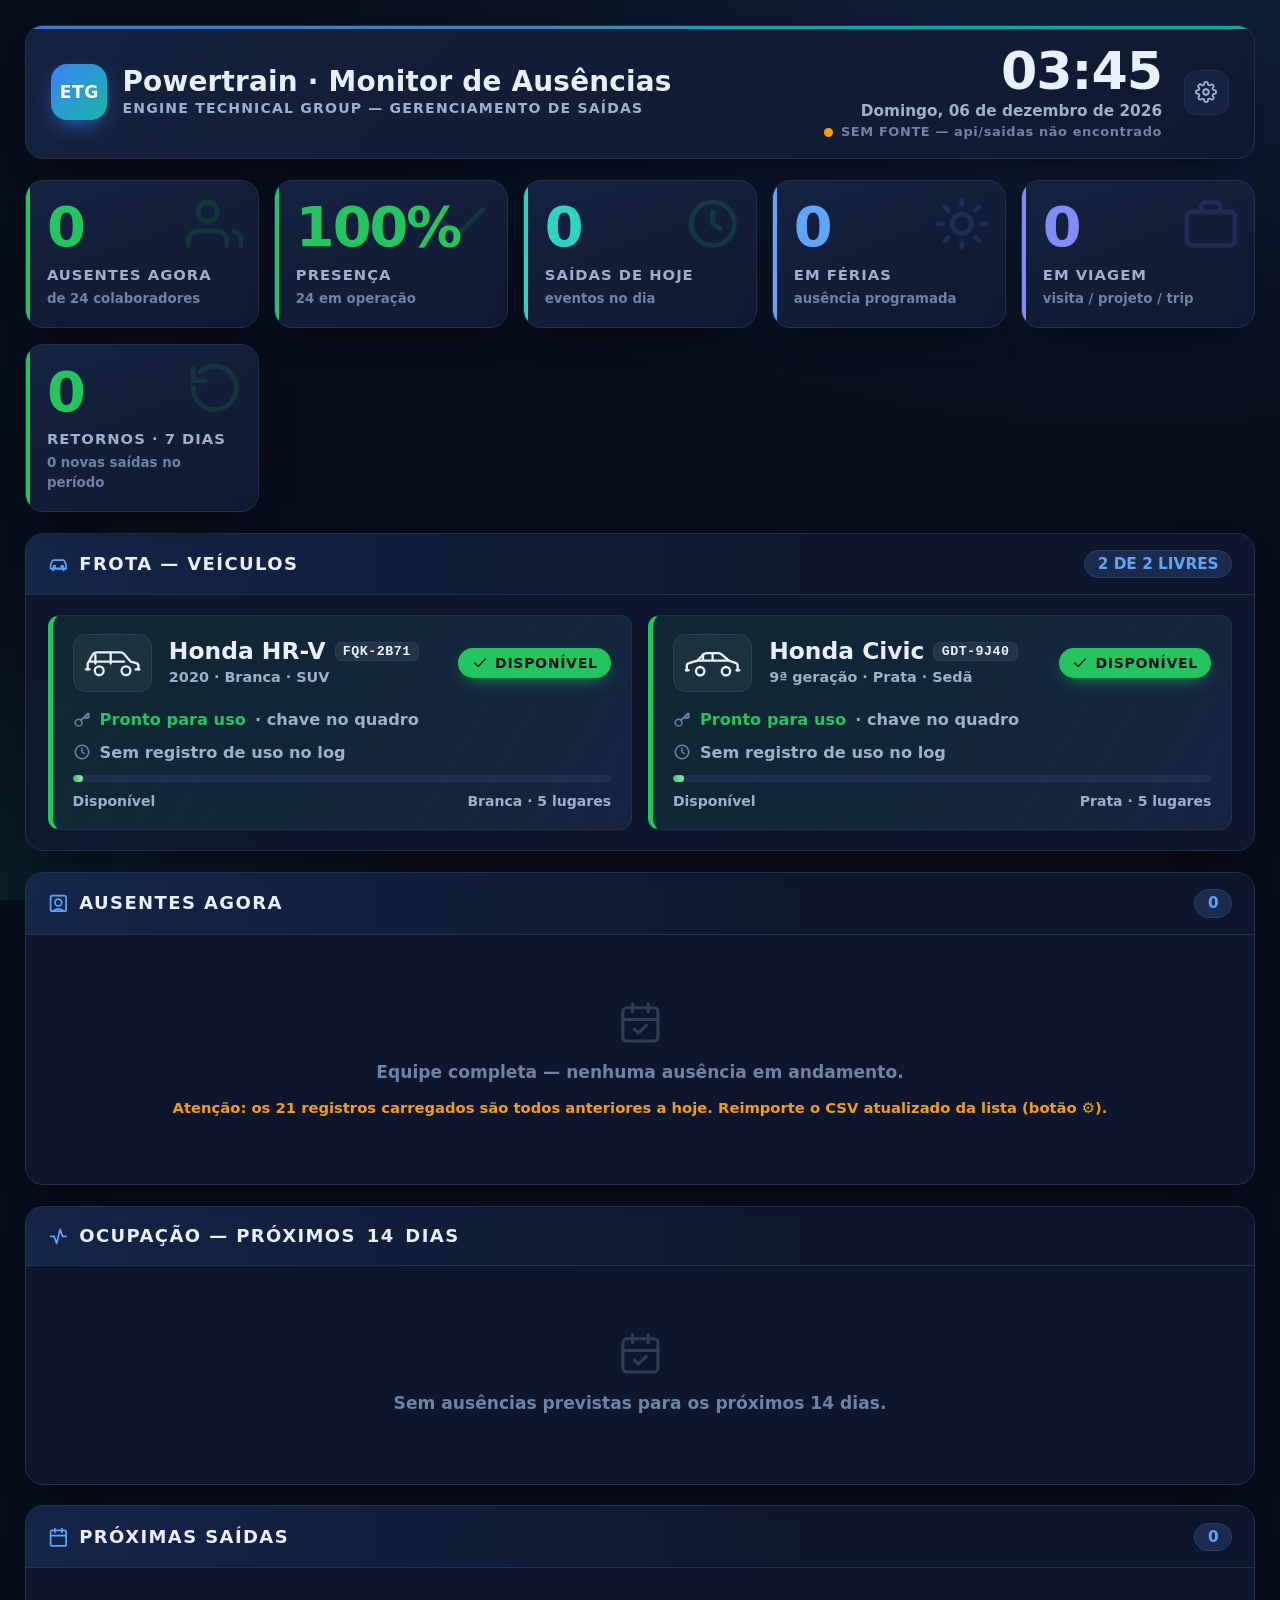
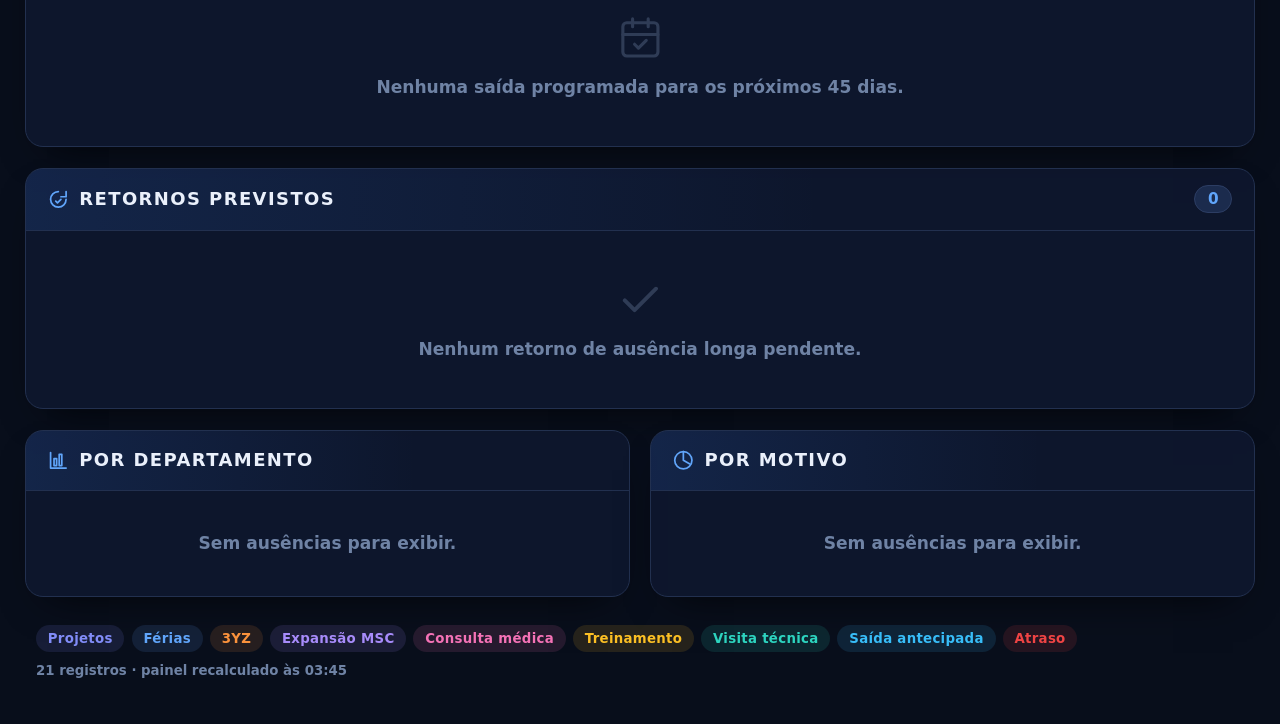
==== commit 86ed093d: "Registros de saída podem vir de planilha .xlsx, apontada uma vez O .xlsx é lido direto pelo painel: " ====
--- a/powertrain-ausencias/index.html
+++ b/powertrain-ausencias/index.html
@@ -283,6 +283,35 @@
   padding:.4rem .6rem;font-size:.74rem;color:var(--faint);font-weight:600}
 footer .legend{display:flex;flex-wrap:wrap;gap:.4rem}
 
+/* ═══════════════ AVISO DE LEITURA (RFID) ═══════════════
+   Retorno para quem está de pé na frente do monitor, sem mouse: aparece
+   grande, cobre a faixa do cabeçalho e some sozinho. */
+.leitura{
+  position:fixed;left:50%;top:1.4rem;transform:translate(-50%,-140%);
+  width:min(calc(1600px - 2.8rem), calc(100vw - 2.8rem));
+  z-index:60;border-radius:1.2rem;padding:1.5rem 1.8rem;
+  display:flex;align-items:center;gap:1.4rem;
+  background:linear-gradient(120deg,color-mix(in srgb,var(--c) 26%,#0b1424),#0b1424);
+  border:1px solid color-mix(in srgb,var(--c) 55%,transparent);
+  border-left:8px solid var(--c);
+  box-shadow:0 30px 70px -20px #000, 0 0 60px -20px var(--c);
+  transition:transform .35s cubic-bezier(.2,.9,.3,1.1),opacity .35s;opacity:0;
+}
+.leitura.on{transform:translate(-50%,0);opacity:1}
+.leitura .ic{width:5rem;height:5rem;border-radius:1rem;display:grid;place-items:center;flex:none;
+  background:color-mix(in srgb,var(--c) 22%,transparent);color:var(--c)}
+.leitura .ic svg{width:3rem;height:3rem}
+.leitura .txt{min-width:0;flex:1}
+.leitura .t{font-size:2.1rem;font-weight:800;line-height:1.15;color:var(--c);letter-spacing:-.5px}
+.leitura .d{font-size:1.15rem;font-weight:700;color:var(--txt);margin-top:.3rem;line-height:1.35}
+.leitura .d b{color:var(--c)}
+.leitura .cod{font-family:ui-monospace,Consolas,monospace;font-size:.85rem;font-weight:700;
+  color:var(--muted);margin-top:.45rem;letter-spacing:1px}
+.leitura .cont{font-size:2.4rem;font-weight:800;font-variant-numeric:tabular-nums;color:var(--c);
+  flex:none;opacity:.85}
+.leitura.pisca{animation:baque .5s ease-out}
+@keyframes baque{0%{transform:translate(-50%,0) scale(1)}35%{transform:translate(-50%,0) scale(1.025)}100%{transform:translate(-50%,0) scale(1)}}
+
 /* ═══════════════ PAINEL DE CONFIGURAÇÃO ═══════════════ */
 .cfg{
   position:fixed;inset:0;z-index:50;display:none;place-items:center;padding:1.5rem;
@@ -343,11 +372,14 @@
      nada. Vale caminho relativo à pasta do painel, subpasta ou URL.
        'dados/saidas.csv'                         (recomendado)
        'http://servidor/painel/dados/saidas.csv'
-     Só funciona com o painel SERVIDO por http (use Iniciar-Painel.bat).
-     Abrindo o index.html direto (file://) o navegador proíbe a leitura;
-     nesse caso aponte o arquivo uma vez pelo ⚙ e ele passa a ser relido
-     igual — ver LEIA-ME.md (na pasta).                                          */
-  arquivoDados:  'dados/saidas.csv',
+     'api/saidas' é o padrão: o SERVIDOR resolve de onde vem o arquivo,
+     lendo o caminho de dados/fonte.txt. Aponte lá uma vez e o painel
+     busca sempre no mesmo lugar, inclusive depois de reiniciar o PC, sem
+     precisar de clique — o monitor não tem mouse. Aceita .xlsx e .csv:
+     o formato é reconhecido pelo conteúdo, não pela extensão.
+     Sem fonte.txt, o servidor usa dados/saidas.xlsx ou dados/saidas.csv.
+     Ver LEIA-ME.md (na pasta).                                          */
+  arquivoDados:  'api/saidas',
   recarregarSeg: 3600, // de quanto em quanto tempo RELER o arquivo (3600 = 1 hora)
   tentarDeNovoSeg: 60, // se a leitura falhar, tenta de novo neste prazo mais curto,
                        // para uma queda de rede não deixar a tela parada 1 hora inteira
@@ -364,8 +396,17 @@
      Passar a tag DO MESMO CARRO de novo ENCERRA o uso e libera.        */
   arquivoFrota:   'dados/frota.csv',      // log de leituras do RFID
   arquivoPessoas: 'dados/pessoas.csv',    // cadastro crachá -> nome
-  arquivoVeiculos:'dados/veiculos.json',  // cadastro dos carros (vale para as DUAS telas)
+  arquivoVeiculos:'dados/veiculos.json',  // cadastro dos carros (tag, placa, modelo)
   apiHistorico:   'api/historico',        // rota do servidor que grava dados/historico.json
+  apiLeitura:     'api/leitura',          // rota que anexa a leitura no frota.csv
+
+  /* O leitor RFID USB se comporta como TECLADO: encostou a tag, ele
+     "digita" o código nesta tela. O painel captura direto — é uma tela
+     só, e o monitor não tem mouse nem toque para alternar janelas.      */
+  capturaLeitor:   true,   // false deixa o painel apenas de exibição
+  repetirBloqSeg:  3,      // ignora a mesma tag relida neste intervalo
+  leitorOciosoMs:  120,    // leitor que não manda Enter: fecha o código nesta pausa
+  avisoLeituraSeg: 7,      // quanto tempo o aviso grande fica na tela
   frotaRecarregarSeg: 20,  // status de carro muda na hora: ciclo curto (≠ 1 h das saídas)
   esperaCrachaSeg: 120,    // prazo para o crachá chegar depois da tag do carro
   usoReferenciaHoras: 8,   // escala da barra de tempo decorrido (passou disso, fica vermelha)
@@ -377,8 +418,7 @@
   semCrachaViraUso: true,
 
   /* Reserva, usada só se o dados/veiculos.json faltar ou estiver torto.
-     Para mudar tag, placa ou incluir carro, edite o ARQUIVO — assim o
-     leitor.html enxerga a mesma lista e não há o que sincronizar. */
+     Para mudar tag, placa ou incluir carro, edite o ARQUIVO. */
   veiculos: [
     { tag:'C3FE4090', modelo:'Honda HR-V',  ano:'2020',       cor:'Branca', tipo:'suv',
       placa:'FQK-2B71', lugares:5, apelidos:['HRV','HR-V'] },
@@ -510,6 +550,17 @@
     <div class="legend" id="legenda"></div>
     <div id="rodape">—</div>
   </footer>
+</div>
+
+<!-- aviso grande de leitura do RFID: aparece e some sozinho -->
+<div class="leitura" id="aviso" style="--c:var(--info)">
+  <div class="ic" id="avisoIc"></div>
+  <div class="txt">
+    <div class="t" id="avisoT">—</div>
+    <div class="d" id="avisoD"></div>
+    <div class="cod" id="avisoC"></div>
+  </div>
+  <div class="cont" id="avisoN"></div>
 </div>
 
 <!-- ═══════════════ CONFIGURAÇÃO / IMPORTAÇÃO ═══════════════ -->
@@ -1176,28 +1227,216 @@
 /** Lê uma tabela CSV genérica: devolve um objeto por linha, com as chaves
     do mapa de apelidos. `exigidas` são as colunas sem as quais o arquivo
     não serve para nada — a falta delas vira erro explicativo. */
-function parseTabela(txt, alias, exigidas, permiteVazio){
+/** CSV -> matriz de células (uma lista por linha). */
+function matrizDeCSV(txt){
   txt = txt.replace(/^\uFEFF/, '');  // o export do SharePoint vem com BOM
   const sep = detectaSep(txt);
-  const linhas = txt.split(/\r?\n/).filter(l => l.trim());
-  if (!linhas.length) throw new Error('Arquivo vazio.');
+  return txt.split(/\r?\n/).filter(l => l.trim()).map(l => partirLinha(l, sep));
+}
+
+/** Matriz -> objetos, casando as colunas pelo nome do cabeçalho.
+    Serve para CSV e para planilha do Excel: as duas viram matriz antes. */
+function tabelaDeMatriz(matriz, alias, exigidas, permiteVazio){
+  if (!matriz.length) throw new Error('Arquivo vazio.');
   // um log de RFID recém-criado tem só o cabeçalho: isso é estado normal
-  if (linhas.length < 2 && !permiteVazio) throw new Error('Arquivo sem linhas de dados.');
-  const cabs = partirLinha(linhas[0], sep);
+  if (matriz.length < 2 && !permiteVazio) throw new Error('Arquivo sem linhas de dados.');
+  const cabs = matriz[0];
   const idx = {}; Object.keys(alias).forEach(k => idx[k] = acharCol(cabs, k, alias));
   for (const k of (exigidas || [])){
     if (idx[k] < 0) throw new Error(`Coluna "${alias[k][0]}" não encontrada no cabeçalho.`);
   }
   const val = (cel, k) => idx[k] >= 0 ? (cel[idx[k]] || '') : '';
-  return linhas.slice(1).map(l => {
-    const c = partirLinha(l, sep);
+  return matriz.slice(1).map(c => {
     const o = {}; Object.keys(alias).forEach(k => o[k] = val(c, k));
     return o;
   });
 }
 
+function parseTabela(txt, alias, exigidas, permiteVazio){
+  return tabelaDeMatriz(matrizDeCSV(txt), alias, exigidas, permiteVazio);
+}
+
 function parseCSV(txt){
   return parseTabela(txt, ALIAS, ['inicio']).filter(r => r.inicio);
+}
+
+/* ══════════════════════════════════════════════════════════════════════
+   LEITURA DE .XLSX — direto, sem biblioteca externa
+   ──────────────────────────────────────────────────────────────────────
+   Um .xlsx é um ZIP com XMLs dentro. O navegador já sabe descompactar
+   (DecompressionStream) e ler XML (DOMParser), então dá para abrir a
+   planilha do Excel mantendo o painel em UM arquivo só, sem depender de
+   nada de fora e sem instalar nada na máquina.
+   ══════════════════════════════════════════════════════════════════════ */
+async function inflaRaw(bytes){
+  const fluxo = new Blob([bytes]).stream().pipeThrough(new DecompressionStream('deflate-raw'));
+  return new Uint8Array(await new Response(fluxo).arrayBuffer());
+}
+
+/** Abre o ZIP e devolve uma função que lê um arquivo interno como texto. */
+async function abreZip(buffer){
+  const dv = new DataView(buffer), u8 = new Uint8Array(buffer);
+  // o fim do diretório central fica no rodapé do arquivo; varre de trás
+  let fim = -1;
+  for (let i = u8.length - 22; i >= 0 && i > u8.length - 66000; i--){
+    if (dv.getUint32(i, true) === 0x06054b50){ fim = i; break; }
+  }
+  if (fim < 0) throw new Error('não parece um .xlsx (zip inválido)');
+
+  const total = dv.getUint16(fim + 10, true);
+  let p = dv.getUint32(fim + 16, true);
+  const itens = new Map();
+  for (let i = 0; i < total; i++){
+    if (dv.getUint32(p, true) !== 0x02014b50) break;
+    const metodo   = dv.getUint16(p + 10, true);
+    const tamComp  = dv.getUint32(p + 20, true);
+    const nomeLen  = dv.getUint16(p + 28, true);
+    const extraLen = dv.getUint16(p + 30, true);
+    const comLen   = dv.getUint16(p + 32, true);
+    const offset   = dv.getUint32(p + 42, true);
+    const nome = new TextDecoder().decode(u8.subarray(p + 46, p + 46 + nomeLen));
+    itens.set(nome, { metodo, tamComp, offset });
+    p += 46 + nomeLen + extraLen + comLen;
+  }
+
+  return async nome => {
+    const it = itens.get(nome);
+    if (!it) return null;
+    if (dv.getUint32(it.offset, true) !== 0x04034b50) throw new Error('zip corrompido');
+    const nl = dv.getUint16(it.offset + 26, true);
+    const el = dv.getUint16(it.offset + 28, true);
+    const ini = it.offset + 30 + nl + el;
+    const dados = u8.subarray(ini, ini + it.tamComp);
+    const cru = it.metodo === 0 ? dados : await inflaRaw(dados);
+    return new TextDecoder('utf-8').decode(cru);
+  };
+}
+
+const xmlDoc = txt => new DOMParser().parseFromString(txt, 'application/xml');
+
+/** "BC" -> 54. Célula traz a referência, e colunas vazias são puladas. */
+function colunaDeRef(ref){
+  let n = 0;
+  for (const ch of ref){
+    const c = ch.charCodeAt(0);
+    if (c < 65 || c > 90) break;
+    n = n * 26 + (c - 64);
+  }
+  return n - 1;
+}
+
+/** Serial do Excel -> "dd/mm/aaaa hh:mm".
+    O serial não tem fuso: usa getUTC* para não deslocar a hora digitada. */
+function dataDoSerial(n){
+  const d = new Date(Math.round((n - 25569) * 86400) * 1000);
+  if (isNaN(d)) return String(n);
+  return `${p2(d.getUTCDate())}/${p2(d.getUTCMonth()+1)}/${d.getUTCFullYear()} `
+       + `${p2(d.getUTCHours())}:${p2(d.getUTCMinutes())}`;
+}
+
+/** Quais índices de estilo representam data (senão a data vira número). */
+function estilosDeData(xmlEstilos){
+  const doc = xmlDoc(xmlEstilos);
+  const embutido = id => (id >= 14 && id <= 22) || (id >= 45 && id <= 47) || id === 27 ||
+                         (id >= 30 && id <= 36) || (id >= 50 && id <= 58);
+  const proprios = new Map();
+  doc.querySelectorAll('numFmts > numFmt').forEach(f => {
+    const id = +f.getAttribute('numFmtId');
+    // tira textos entre aspas e blocos [..] antes de procurar marcas de data
+    const cod = (f.getAttribute('formatCode') || '').toLowerCase()
+                  .replace(/"[^"]*"/g, '').replace(/\[[^\]]*\]/g, '');
+    proprios.set(id, /[dmyh]/.test(cod));
+  });
+  const datas = new Set();
+  doc.querySelectorAll('cellXfs > xf').forEach((xf, i) => {
+    const id = +(xf.getAttribute('numFmtId') || 0);
+    if (embutido(id) || proprios.get(id)) datas.add(i);
+  });
+  return datas;
+}
+
+/** .xlsx -> matriz de células, já com as datas legíveis. */
+async function matrizDeXlsx(buffer){
+  const ler = await abreZip(buffer);
+
+  const textos = [];
+  const ss = await ler('xl/sharedStrings.xml');
+  if (ss) xmlDoc(ss).querySelectorAll('si').forEach(si => {
+    let t = ''; si.querySelectorAll('t').forEach(x => t += x.textContent);
+    textos.push(t);
+  });
+
+  const est = await ler('xl/styles.xml');
+  const datas = est ? estilosDeData(est) : new Set();
+
+  // lê a PRIMEIRA planilha do arquivo, seja qual for o nome dela
+  let alvo = 'xl/worksheets/sheet1.xml';
+  const wb = await ler('xl/workbook.xml'), rels = await ler('xl/_rels/workbook.xml.rels');
+  if (wb && rels){
+    const sh = xmlDoc(wb).querySelector('sheets > sheet');
+    const rid = sh && (sh.getAttribute('r:id') ||
+      sh.getAttributeNS('http://schemas.openxmlformats.org/officeDocument/2006/relationships','id'));
+    if (rid){
+      const rel = [...xmlDoc(rels).querySelectorAll('Relationship')]
+                    .find(r => r.getAttribute('Id') === rid);
+      const t = rel && rel.getAttribute('Target');
+      if (t) alvo = 'xl/' + t.replace(/^\/?(xl\/)?/, '');
+    }
+  }
+  const folha = (await ler(alvo)) || (await ler('xl/worksheets/sheet1.xml'));
+  if (!folha) throw new Error('planilha não encontrada dentro do .xlsx');
+
+  const linhas = [];
+  xmlDoc(folha).querySelectorAll('sheetData > row').forEach(row => {
+    const cels = [];
+    row.querySelectorAll('c').forEach(c => {
+      const ref = c.getAttribute('r') || '';
+      const i = ref ? colunaDeRef(ref) : cels.length;
+      const tipo = c.getAttribute('t');
+      const estilo = +(c.getAttribute('s') || -1);
+      let v = '';
+      if (tipo === 'inlineStr'){
+        const is = c.querySelector('is'); v = is ? is.textContent : '';
+      } else {
+        const no = c.querySelector('v');
+        const bruto = no ? no.textContent : '';
+        if (tipo === 's')            v = textos[+bruto] || '';
+        else if (tipo === 'b')       v = bruto === '1' ? 'VERDADEIRO' : 'FALSO';
+        else if (bruto !== '' && datas.has(estilo) && !isNaN(+bruto)) v = dataDoSerial(+bruto);
+        else                         v = bruto;
+      }
+      cels[i] = (v || '').trim();
+    });
+    for (let i = 0; i < cels.length; i++) if (cels[i] === undefined) cels[i] = '';
+    linhas.push(cels);
+  });
+  return linhas.filter(l => l.some(x => x !== ''));   // fora as linhas em branco
+}
+
+/** .xlsx é um ZIP: começa com "PK\x03\x04". Farejar os bytes é mais
+    confiável que olhar a extensão — funciona com arquivo renomeado e com
+    caminho servido por rota sem extensão. */
+function ehZip(buffer){
+  if (!buffer || buffer.byteLength < 4) return false;
+  const u = new Uint8Array(buffer, 0, 4);
+  return u[0] === 0x50 && u[1] === 0x4b && u[2] === 0x03 && u[3] === 0x04;
+}
+
+/** Aplica uma lista de registros brutos, venha de onde vier. */
+function importarLinhas(lista){
+  if (!lista.length) throw new Error('Nenhum registro válido encontrado.');
+  carregaDados(lista);
+  if (!estado.registros.length)
+    throw new Error('Nenhuma data pôde ser interpretada. Confira o formato (dd/mm/aaaa).');
+  salvar();
+  render();
+  return estado.registros.length;
+}
+
+/** Planilha do Excel -> registros. */
+async function importarXlsx(buffer){
+  const matriz = await matrizDeXlsx(buffer);
+  return importarLinhas(tabelaDeMatriz(matriz, ALIAS, ['inicio']).filter(r => r.inicio));
 }
 
 function importar(txt){
@@ -1209,12 +1448,7 @@
   } else {
     lista = parseCSV(t);
   }
-  if (!lista.length) throw new Error('Nenhum registro válido encontrado.');
-  carregaDados(lista);
-  if (!estado.registros.length) throw new Error('Nenhuma data pôde ser interpretada. Confira o formato (dd/mm/aaaa).');
-  salvar();
-  render();
-  return estado.registros.length;
+  return importarLinhas(lista);
 }
 
 /* ══════════════════════════════════════════════════════════════════════
@@ -1451,6 +1685,14 @@
   return txt.length + ':' + h;
 }
 
+/** Mesma ideia da marca(), para conteúdo binário (.xlsx). */
+function marcaBytes(buf){
+  const u8 = new Uint8Array(buf);
+  let h = 5381;
+  for (let i = 0; i < u8.length; i++) h = ((h << 5) + h + u8[i]) | 0;
+  return u8.length + ':' + h;
+}
+
 /** Aplica o texto vindo da fonte, só se mudou desde a última leitura. */
 function aplicaTexto(txt){
   const m = marca(txt);
@@ -1474,9 +1716,34 @@
   return r.text();
 }
 
+/** Aplica uma planilha .xlsx, só se mudou desde a última leitura. */
+async function aplicaXlsx(buffer){
+  const m = marcaBytes(buffer);
+  if (m === Fonte.carimbo){ Fonte.lidoEm = new Date(); Fonte.erro = null; return 0; }
+  const qtd = await importarXlsx(buffer);
+  Fonte.lidoEm = new Date();
+  Fonte.carimbo = m;
+  Fonte.erro = null;
+  return qtd;
+}
+
+/** Busca um caminho sem cache, em bytes (planilha). */
+async function buscaBinario(caminho){
+  const url = caminho + (caminho.includes('?') ? '&' : '?') + 't=' + Date.now();
+  const r = await fetch(url, { cache:'no-store' });
+  if (!r.ok) throw new Error('HTTP ' + r.status);
+  return r.arrayBuffer();
+}
+
+/** Decide sozinho entre planilha e texto, pelo conteúdo. */
+async function aplicaConteudo(buffer){
+  if (ehZip(buffer)) return aplicaXlsx(buffer);
+  return aplicaTexto(new TextDecoder('utf-8').decode(buffer));
+}
+
 /* ---- modo http: busca o caminho configurado ---- */
 async function leHttp(){
-  return aplicaTexto(await buscaTexto(CONFIG.arquivoDados));
+  return aplicaConteudo(await buscaBinario(CONFIG.arquivoDados));
 }
 
 /* ══════════════════════════════════════════════════════════════════════
@@ -1600,6 +1867,147 @@
   }
 }
 
+/* ══════════════════════════════════════════════════════════════════════
+   CAPTURA DO LEITOR RFID — na própria tela do painel
+   ──────────────────────────────────────────────────────────────────────
+   O leitor USB age como teclado: encostou a tag, ele digita o código
+   aqui. Capturamos, gravamos no log pelo servidor e recarregamos a frota
+   NA HORA (sem esperar o ciclo), mostrando um aviso grande. Tudo numa
+   tela só, sem mouse e sem trocar de janela.
+   ══════════════════════════════════════════════════════════════════════ */
+let _avisoTimer = null, _avisoConta = null;
+
+function mostraAviso({ cor, titulo, detalhe, codigo, ate }){
+  const el = $('aviso');
+  el.style.setProperty('--c', cor);
+  $('avisoIc').innerHTML = { leitura:ICO.cracha, carro:ICO.carro, ok:ICO.ok, erro:ICO.relogio }[titulo.ico] || ICO.cracha;
+  $('avisoT').textContent = titulo.txt;
+  $('avisoD').innerHTML = detalhe || '';
+  $('avisoC').textContent = codigo ? 'código lido: ' + codigo : '';
+  el.classList.add('on','pisca');
+  setTimeout(() => el.classList.remove('pisca'), 500);
+
+  clearTimeout(_avisoTimer); clearInterval(_avisoConta);
+  if (ate){                       // contagem só quando falta a 2ª leitura
+    const passo = () => {
+      const resta = Math.max(0, Math.ceil((ate - Date.now())/1000));
+      $('avisoN').textContent = resta + 's';
+      if (resta <= 0){ clearInterval(_avisoConta); escondeAviso(); }
+    };
+    passo(); _avisoConta = setInterval(passo, 1000);
+  } else {
+    $('avisoN').textContent = '';
+  }
+  _avisoTimer = setTimeout(escondeAviso, Math.max(3, CONFIG.avisoLeituraSeg) * 1000);
+}
+function escondeAviso(){
+  clearInterval(_avisoConta);
+  $('aviso').classList.remove('on');
+  $('avisoN').textContent = '';
+}
+
+/** Traz o quadro de veículos para a vista de quem encostou a tag. */
+function mostraFrota(){
+  const sec = $('listaFrota') && $('listaFrota').closest('section');
+  if (sec) sec.scrollIntoView({ behavior:'smooth', block:'center' });
+}
+
+let _ultimaLeitura = { tag:null, quando:0 };
+
+/** Grava a leitura e reage na tela imediatamente. */
+async function registraLeitura(tag){
+  // 'momento', não 'agora': agora() é a função do relógio usada adiante
+  const momento = Date.now();
+  if (tag === _ultimaLeitura.tag && (momento - _ultimaLeitura.quando) < CONFIG.repetirBloqSeg*1000) return;
+  _ultimaLeitura = { tag, quando:momento };
+
+  const v = achaVeiculo(tag);
+
+  if (!/^https?:$/.test(location.protocol)){
+    mostraAviso({ cor:'#ef4444', titulo:{txt:'Sem servidor', ico:'erro'},
+      detalhe:'Abra o painel pelo <b>Iniciar-Painel.bat</b> para registrar leituras.', codigo:tag });
+    return;
+  }
+
+  try{
+    const r = await fetch(CONFIG.apiLeitura, {
+      method:'POST', headers:{'content-type':'text/plain; charset=utf-8'}, body:tag });
+    if (!r.ok) throw new Error('HTTP ' + r.status);
+  }catch(e){
+    mostraAviso({ cor:'#ef4444', titulo:{txt:'Não consegui gravar', ico:'erro'},
+      detalhe:`A leitura não entrou no log (${esc(e.message)}). Confira se a janela do servidor está aberta.`,
+      codigo:tag });
+    return;
+  }
+
+  await atualizaFrota();          // relê o log já com a linha nova
+  render();
+  mostraFrota();
+
+  const n = agora();
+  const { lista, cracha } = calculaFrota(n);
+  const janelaAte = ts => ts + CONFIG.esperaCrachaSeg*1000;
+
+  if (v){
+    const e = lista.find(x => x.veiculo.tag === v.tag);
+    if (!e) return;
+    if (e.status === 'aguardando'){
+      mostraAviso({ cor:'#38bdf8', titulo:{txt:v.modelo + ' lido', ico:'carro'},
+        detalhe:'Agora encoste o <b>crachá do condutor</b> para registrar a saída.',
+        codigo:tag, ate:janelaAte(+e.desde) });
+    } else if (e.status === 'uso'){
+      mostraAviso({ cor:'#22c55e', titulo:{txt:'Saída registrada', ico:'ok'},
+        detalhe:`<b>${esc((e.condutor||{}).nome || '—')}</b> saiu com o <b>${esc(v.modelo)}</b>.`,
+        codigo:tag });
+    } else {
+      const ult = e.ultimoCondutor ? ` — <b>${esc(e.ultimoCondutor.nome)}</b> devolveu` : '';
+      mostraAviso({ cor:'#22c55e', titulo:{txt:v.modelo + ' devolvido', ico:'ok'},
+        detalhe:`Disponível de novo${ult}.`, codigo:tag });
+    }
+    return;
+  }
+
+  const emUso = lista.find(x => x.status === 'uso' && x.condutor && chaveTag(x.condutor.cracha||'') === chaveTag(tag));
+  if (emUso){
+    mostraAviso({ cor:'#22c55e', titulo:{txt:'Saída registrada', ico:'ok'},
+      detalhe:`<b>${esc(emUso.condutor.nome)}</b> saiu com o <b>${esc(emUso.veiculo.modelo)}</b>.`,
+      codigo:tag });
+  } else if (cracha){
+    mostraAviso({ cor:'#14b8a6', titulo:{txt:cracha.nome, ico:'leitura'},
+      detalhe:'Agora encoste a <b>tag do carro</b> para registrar a saída.',
+      codigo:tag, ate:janelaAte(+cracha.quando) });
+  } else {
+    mostraAviso({ cor:'#f59e0b', titulo:{txt:'Leitura registrada', ico:'leitura'},
+      detalhe:'Não casou com nenhum carro. Encoste a <b>tag do carro</b> logo em seguida.',
+      codigo:tag });
+  }
+}
+
+/* montagem do código digitado pelo leitor */
+let _buf = '', _bufTimer = null;
+function fechaCodigo(){
+  const t = _buf.trim(); _buf = '';
+  clearTimeout(_bufTimer); _bufTimer = null;
+  if (t.length >= 2) registraLeitura(t);      // 1 tecla solta não é leitura
+}
+function ligaCaptura(){
+  if (!CONFIG.capturaLeitor) return;
+  document.addEventListener('keydown', e => {
+    const alvo = e.target;
+    // não atrapalha quem está digitando nos campos do ⚙
+    if (alvo && (alvo.tagName === 'INPUT' || alvo.tagName === 'TEXTAREA')) return;
+    if ($('cfgModal').classList.contains('on')) return;
+
+    if (e.key === 'Enter'){ e.preventDefault(); fechaCodigo(); return; }
+    if (e.key === 'Escape'){ escondeAviso(); return; }
+    if (e.key.length === 1 && !e.ctrlKey && !e.altKey && !e.metaKey){
+      _buf += e.key;
+      clearTimeout(_bufTimer);
+      _bufTimer = setTimeout(fechaCodigo, CONFIG.leitorOciosoMs);  // leitor sem Enter
+    }
+  });
+}
+
 let _proximaFrota = null;
 function cicloDaFrota(){
   clearTimeout(_proximaFrota);
@@ -1626,7 +2034,8 @@
   if (p !== 'granted'){ Fonte.precisaPermissao = true; throw new Error('permissão pendente'); }
   Fonte.precisaPermissao = false;
   const f = await h.getFile();
-  return aplicaTexto(await f.text());
+  Fonte.caminho = f.name;
+  return aplicaConteudo(await f.arrayBuffer());
 }
 
 /** Uma passada de leitura, conforme o modo ativo. Nunca lança. */
@@ -1659,20 +2068,25 @@
   agendaLeitura(Fonte.erro ? CONFIG.tentarDeNovoSeg : CONFIG.recarregarSeg);
 }
 
-/** Descobre a fonte no arranque. */
+/** Descobre a fonte no arranque.
+    O arquivo APONTADO pelo usuário tem prioridade e continua valendo em
+    todas as aberturas seguintes — foi uma escolha explícita, e trocá-la
+    em silêncio pelo caminho padrão faria o painel mostrar dado errado. */
 async function iniciaFonte(){
-  // 1) servido por http? tenta o caminho configurado
+  // 1) arquivo apontado numa sessão anterior manda, mesmo servido por http
+  const h = await Cofre.get('arquivo');
+  if (h){
+    Fonte.handle = h; Fonte.modo = 'arquivo'; Fonte.caminho = h.name;
+    try{ await leArquivoApontado(false); }
+    catch(e){ Fonte.erro = e.message; }
+    desenhaFonte();
+    return;
+  }
+  // 2) servido por http: usa o caminho configurado
   if (/^https?:$/.test(location.protocol) && CONFIG.arquivoDados){
     Fonte.modo = 'http'; Fonte.caminho = CONFIG.arquivoDados;
     try{ await leHttp(); desenhaFonte(); return; }
     catch(e){ Fonte.erro = e.message; }
-  }
-  // 2) arquivo apontado numa sessão anterior?
-  const h = await Cofre.get('arquivo');
-  if (h){
-    Fonte.handle = h; Fonte.modo = 'arquivo'; Fonte.caminho = h.name;
-    try{ await leArquivoApontado(false); desenhaFonte(); return; }
-    catch(e){ Fonte.erro = e.message; desenhaFonte(); return; }
   }
   // 3) nada: segue com a última cópia salva ou com os dados de exemplo
   Fonte.modo = 'exemplo';
@@ -1686,7 +2100,9 @@
     throw new Error('Este navegador não permite apontar arquivo. Use o Iniciar-Painel.bat.');
   const [h] = await window.showOpenFilePicker({
     multiple:false,
-    types:[{ description:'Lista de saídas', accept:{ 'text/csv':['.csv','.txt'], 'application/json':['.json'] } }],
+    types:[{ description:'Registros de saídas', accept:{
+      'application/vnd.openxmlformats-officedocument.spreadsheetml.sheet':['.xlsx'],
+      'text/csv':['.csv','.txt'], 'application/json':['.json'] } }],
   });
   Fonte.handle = h; Fonte.modo = 'arquivo'; Fonte.caminho = h.name;
   await Cofre.set('arquivo', h);
@@ -1886,6 +2302,7 @@
 iniciaFonte().then(() => agendaLeitura(Fonte.erro ? CONFIG.tentarDeNovoSeg : CONFIG.recarregarSeg));
 
 cicloDaFrota();
+ligaCaptura();          // painel passa a ouvir o leitor RFID
 
 setInterval(tique, 1000);
 setInterval(render, Math.max(15, CONFIG.atualizarSeg) * 1000);
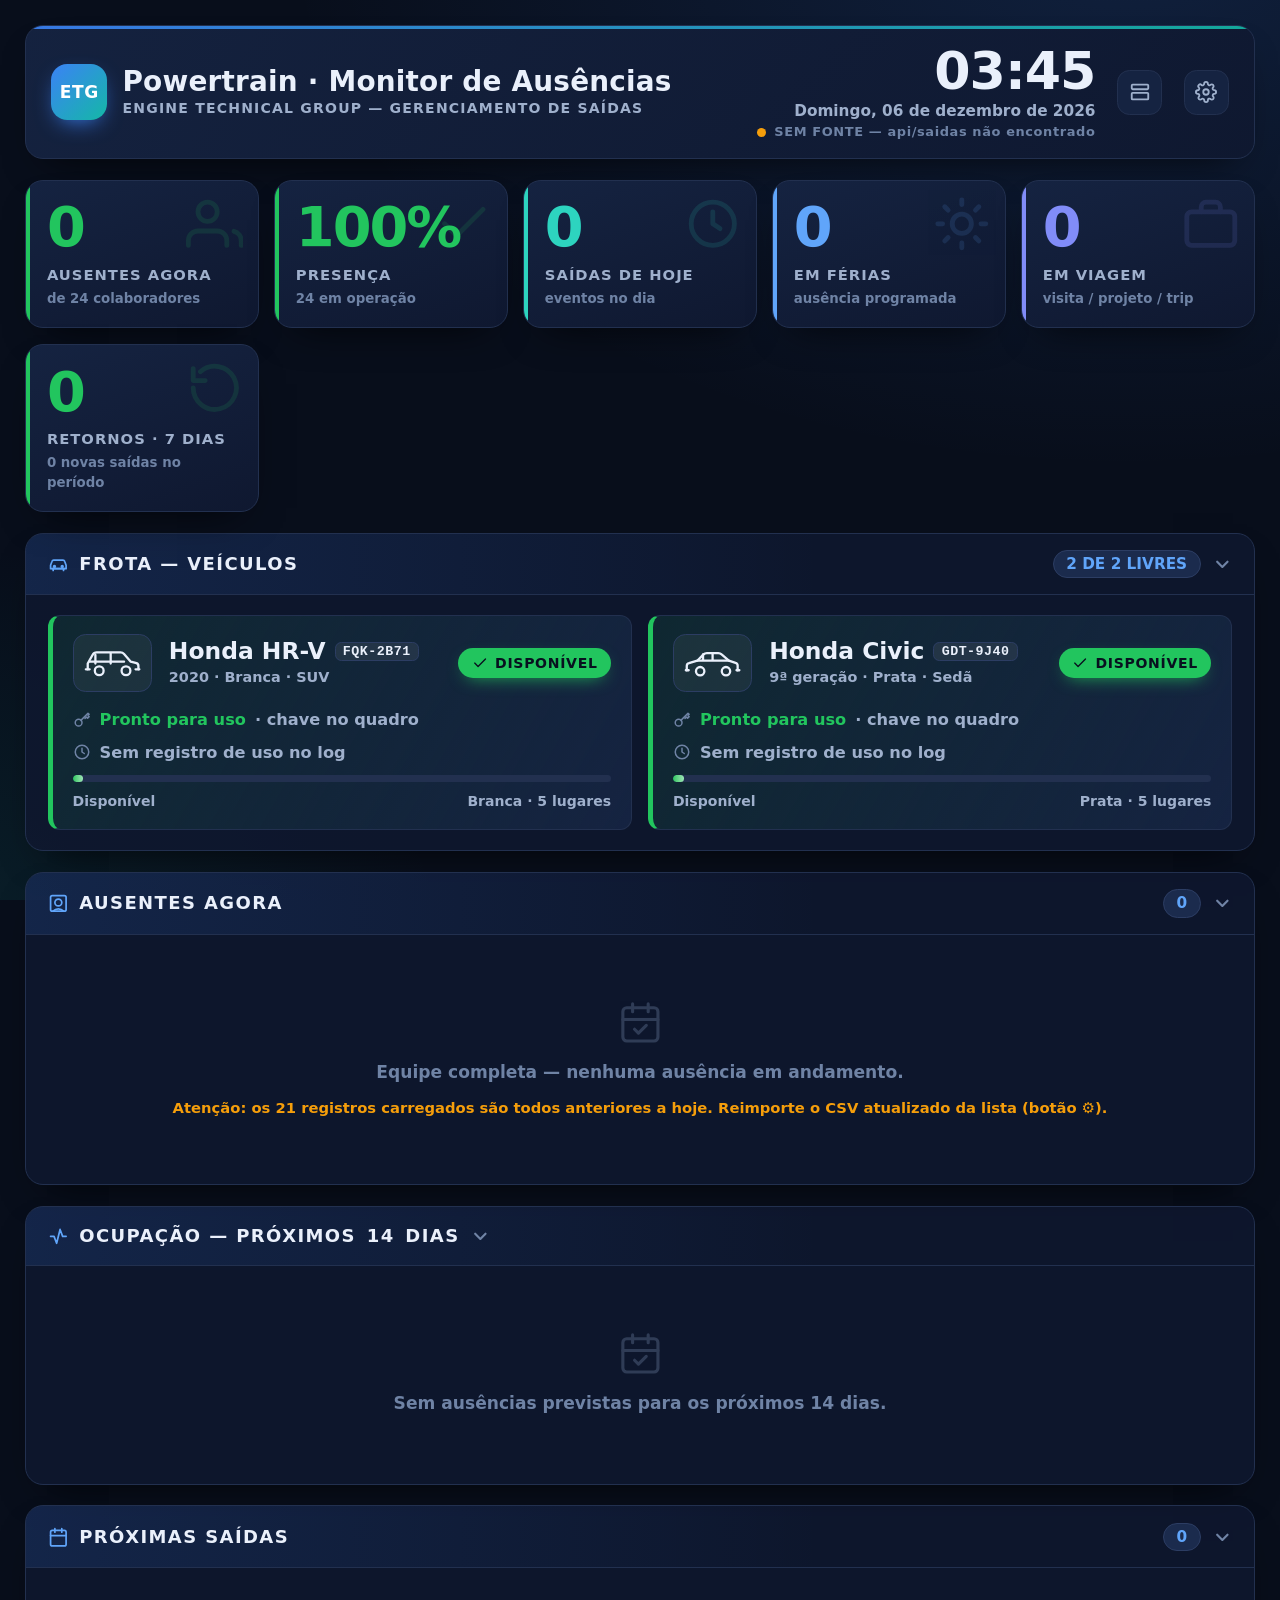
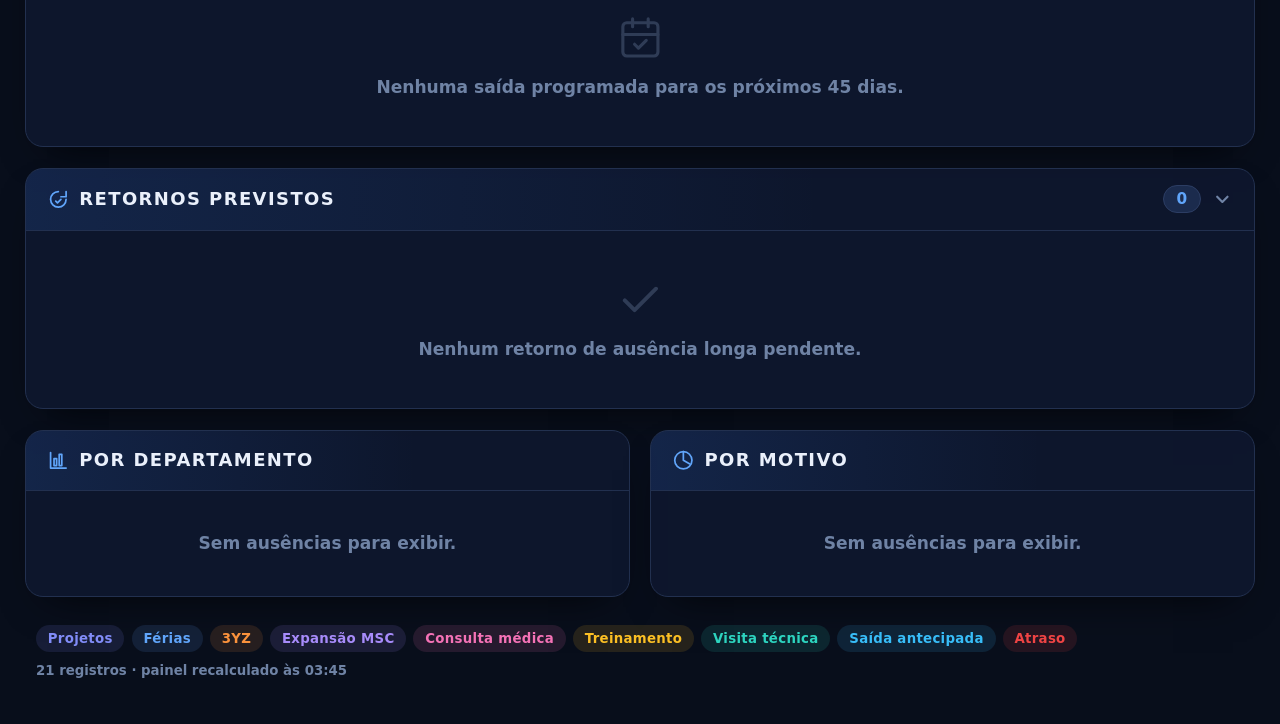
==== commit f0d506ce: "Blocos podem ser recolhidos ou escondidos, e a escolha fica guardada Nem todo turno precisa de tudo " ====
--- a/powertrain-ausencias/index.html
+++ b/powertrain-ausencias/index.html
@@ -283,6 +283,41 @@
   padding:.4rem .6rem;font-size:.74rem;color:var(--faint);font-weight:600}
 footer .legend{display:flex;flex-wrap:wrap;gap:.4rem}
 
+/* ═══════════════ RECOLHER / ESCONDER BLOCOS ═══════════════ */
+.oculto{display:none !important}
+/* recolhido: fica só o título, com o resumo do lado */
+.panel.fechado > *:not(h2){display:none}
+.panel > h2{cursor:pointer;user-select:none}
+.panel > h2 .seta{width:1.15rem;height:1.15rem;color:var(--faint);transition:transform .2s;flex:none}
+.panel.fechado > h2 .seta{transform:rotate(-90deg)}
+.panel.fechado > h2{border-bottom:none;opacity:.78}
+
+/* menu de blocos no cabeçalho */
+.menu{position:relative}
+#listaBlocos{
+  position:absolute;right:0;top:calc(100% + .6rem);z-index:70;width:19rem;
+  background:var(--panel);border:1px solid var(--line-2);border-radius:var(--radius-sm);
+  box-shadow:0 24px 50px -20px #000;padding:.5rem;display:none;
+}
+#listaBlocos.aberto{display:block}
+#listaBlocos h4{font-size:.7rem;font-weight:800;letter-spacing:1.2px;text-transform:uppercase;
+  color:var(--faint);padding:.45rem .6rem .5rem}
+#listaBlocos button{
+  display:flex;align-items:center;gap:.6rem;width:100%;padding:.5rem .6rem;border-radius:.5rem;
+  font-size:.9rem;font-weight:700;color:var(--txt);text-align:left;transition:.12s;
+}
+#listaBlocos button:hover{background:var(--panel-2)}
+#listaBlocos button .marca{
+  width:1.15rem;height:1.15rem;border-radius:.3rem;border:1.5px solid var(--line-2);flex:none;
+  display:grid;place-items:center;color:#08101f;
+}
+#listaBlocos button.on .marca{background:var(--brand);border-color:var(--brand)}
+#listaBlocos button .marca svg{width:.8rem;height:.8rem;opacity:0}
+#listaBlocos button.on .marca svg{opacity:1}
+#listaBlocos .rodape{display:flex;gap:.4rem;padding:.5rem .3rem .2rem;border-top:1px solid var(--line);margin-top:.4rem}
+#listaBlocos .rodape button{justify-content:center;font-size:.78rem;background:var(--panel-2);
+  border:1px solid var(--line);font-weight:800}
+
 /* ═══════════════ AVISO DE LEITURA (RFID) ═══════════════
    Retorno para quem está de pé na frente do monitor, sem mouse: aparece
    grande, cobre a faixa do cabeçalho e some sozinho. */
@@ -482,14 +517,20 @@
         </div>
       </div>
     </div>
+    <div class="menu" id="menuBlocos">
+      <button class="gear" id="btnBlocos" title="Mostrar ou esconder blocos" aria-label="Blocos">
+        <svg viewBox="0 0 24 24" width="22" height="22" fill="none" stroke="currentColor" stroke-width="2" stroke-linecap="round" stroke-linejoin="round"><rect x="3" y="4" width="18" height="5" rx="1"/><rect x="3" y="13" width="18" height="7" rx="1"/></svg>
+      </button>
+      <div class="lista" id="listaBlocos"></div>
+    </div>
     <button class="gear" id="btnCfg" title="Configurações e importação de dados" aria-label="Configurações">
       <svg viewBox="0 0 24 24" width="22" height="22" fill="none" stroke="currentColor" stroke-width="2" stroke-linecap="round" stroke-linejoin="round"><circle cx="12" cy="12" r="3"/><path d="M19.4 15a1.65 1.65 0 0 0 .33 1.82l.06.06a2 2 0 1 1-2.83 2.83l-.06-.06a1.65 1.65 0 0 0-1.82-.33 1.65 1.65 0 0 0-1 1.51V21a2 2 0 1 1-4 0v-.09A1.65 1.65 0 0 0 9 19.4a1.65 1.65 0 0 0-1.82.33l-.06.06a2 2 0 1 1-2.83-2.83l.06-.06a1.65 1.65 0 0 0 .33-1.82 1.65 1.65 0 0 0-1.51-1H3a2 2 0 1 1 0-4h.09A1.65 1.65 0 0 0 4.6 9a1.65 1.65 0 0 0-.33-1.82l-.06-.06a2 2 0 1 1 2.83-2.83l.06.06A1.65 1.65 0 0 0 9 4.6a1.65 1.65 0 0 0 1-1.51V3a2 2 0 1 1 4 0v.09a1.65 1.65 0 0 0 1 1.51 1.65 1.65 0 0 0 1.82-.33l.06-.06a2 2 0 1 1 2.83 2.83l-.06.06a1.65 1.65 0 0 0-.33 1.82V9a1.65 1.65 0 0 0 1.51 1H21a2 2 0 1 1 0 4h-.09a1.65 1.65 0 0 0-1.51 1z"/></svg>
     </button>
   </header>
 
-  <section class="kpis" id="kpis"></section>
-
-  <section class="panel">
+  <section class="kpis" id="kpis" data-bloco="indicadores" data-nome="Indicadores"></section>
+
+  <section class="panel" data-bloco="frota" data-nome="Frota — veículos">
     <h2>
       <svg viewBox="0 0 24 24" fill="none" stroke="currentColor" stroke-width="2" stroke-linecap="round" stroke-linejoin="round"><path d="M5 17h14M6 17v2M18 17v2"/><path d="M3 13l1.7-4.6A2 2 0 0 1 6.6 7h10.8a2 2 0 0 1 1.9 1.4L21 13v4H3z"/><circle cx="7.5" cy="14.5" r="1"/><circle cx="16.5" cy="14.5" r="1"/></svg>
       Frota — veículos <span class="n" id="nFrota">—</span>
@@ -497,7 +538,7 @@
     <div class="frota" id="listaFrota"></div>
   </section>
 
-  <section class="panel">
+  <section class="panel" data-bloco="ausentes" data-nome="Ausentes agora">
     <h2>
       <svg viewBox="0 0 24 24" fill="none" stroke="currentColor" stroke-width="2" stroke-linecap="round" stroke-linejoin="round"><path d="M18 21a8 8 0 0 0-12 0"/><circle cx="12" cy="11" r="4"/><rect x="3" y="3" width="18" height="18" rx="2"/></svg>
       Ausentes agora <span class="n" id="nAusentes">0</span>
@@ -505,7 +546,7 @@
     <div class="scroller" id="scrAusentes"><div class="cards" id="listaAusentes"></div></div>
   </section>
 
-  <section class="panel">
+  <section class="panel" data-bloco="ocupacao" data-nome="Ocupação (14 dias)">
     <h2>
       <svg viewBox="0 0 24 24" fill="none" stroke="currentColor" stroke-width="2" stroke-linecap="round" stroke-linejoin="round"><path d="M3 12h4l3 8 4-16 3 8h4"/></svg>
       Ocupação — próximos <span id="tlDias">14</span> dias
@@ -513,7 +554,7 @@
     <div class="tl"><div class="tl-grid" id="timeline"></div></div>
   </section>
 
-  <section class="panel">
+  <section class="panel" data-bloco="proximas" data-nome="Próximas saídas">
     <h2>
       <svg viewBox="0 0 24 24" fill="none" stroke="currentColor" stroke-width="2" stroke-linecap="round" stroke-linejoin="round"><rect x="3" y="4" width="18" height="18" rx="2"/><path d="M16 2v4M8 2v4M3 10h18"/></svg>
       Próximas saídas <span class="n" id="nProximas">0</span>
@@ -521,7 +562,7 @@
     <div class="scroller" id="scrProximas"><div class="rows" id="listaProximas"></div></div>
   </section>
 
-  <section class="panel">
+  <section class="panel" data-bloco="retornos" data-nome="Retornos previstos">
     <h2>
       <svg viewBox="0 0 24 24" fill="none" stroke="currentColor" stroke-width="2" stroke-linecap="round" stroke-linejoin="round"><path d="M9 14l2 2 4-4"/><path d="M21 12a9 9 0 1 1-9-9"/><path d="M21 3v6h-6"/></svg>
       Retornos previstos <span class="n" id="nRetornos">0</span>
@@ -529,7 +570,7 @@
     <div class="rows" id="listaRetornos"></div>
   </section>
 
-  <div class="grid2">
+  <div class="grid2" data-bloco="estatisticas" data-nome="Por departamento e motivo">
     <section class="panel">
       <h2>
         <svg viewBox="0 0 24 24" fill="none" stroke="currentColor" stroke-width="2" stroke-linecap="round" stroke-linejoin="round"><path d="M3 3v18h18"/><rect x="7" y="10" width="3" height="8"/><rect x="13" y="5" width="3" height="13"/></svg>
@@ -1868,6 +1909,122 @@
 }
 
 /* ══════════════════════════════════════════════════════════════════════
+   BLOCOS — esconder, recolher e lembrar
+   ──────────────────────────────────────────────────────────────────────
+   Duas formas, porque servem a coisas diferentes:
+     • recolher (clique no título) deixa o bloco só como faixa, útil para
+       enxugar a tela sem perder o bloco de vista;
+     • esconder (menu do cabeçalho) tira o bloco da tela por completo.
+   A escolha fica guardada e volta igual depois de reiniciar o PC.
+   ══════════════════════════════════════════════════════════════════════ */
+const CHAVE_BLOCOS = 'etg_powertrain_blocos_v1';
+let blocos = {};        // id -> { oculto:bool, fechado:bool }
+
+function leBlocos(){
+  try{ blocos = JSON.parse(localStorage.getItem(CHAVE_BLOCOS) || '{}') || {}; }
+  catch(e){ blocos = {}; }
+}
+function gravaBlocos(){
+  try{ localStorage.setItem(CHAVE_BLOCOS, JSON.stringify(blocos)); }catch(e){}
+}
+const secoes = () => [...document.querySelectorAll('[data-bloco]')];
+const estadoBloco = id => (blocos[id] = blocos[id] || { oculto:false, fechado:false });
+
+function aplicaBlocos(){
+  secoes().forEach(sec => {
+    const e = estadoBloco(sec.dataset.bloco);
+    sec.classList.toggle('oculto', !!e.oculto);
+    sec.classList.toggle('fechado', !!e.fechado && sec.classList.contains('panel'));
+  });
+  pintaMenuBlocos();
+}
+
+/** Monta a lista do menu a partir dos blocos que existem na página. */
+function pintaMenuBlocos(){
+  const alvo = $('listaBlocos'); if (!alvo) return;
+  const itens = secoes().map(sec => {
+    const id = sec.dataset.bloco, e = estadoBloco(id);
+    return `<button data-alvo="${id}" class="${e.oculto ? '' : 'on'}">
+        <span class="marca">${ICO.ok}</span>${esc(sec.dataset.nome || id)}
+      </button>`;
+  }).join('');
+  alvo.innerHTML = `<h4>Mostrar na tela</h4>${itens}
+    <div class="rodape">
+      <button data-tudo="mostrar">Mostrar tudo</button>
+      <button data-tudo="recolher">Recolher tudo</button>
+    </div>`;
+}
+
+function alternaOculto(id){
+  const e = estadoBloco(id);
+  e.oculto = !e.oculto;
+  gravaBlocos(); aplicaBlocos();
+}
+function alternaFechado(sec){
+  const e = estadoBloco(sec.dataset.bloco);
+  e.fechado = !e.fechado;
+  gravaBlocos(); aplicaBlocos();
+}
+
+function fechaMenu(){
+  const m = document.getElementById('menuBlocos');
+  if (m) m.classList.remove('aberto');
+  const l = document.getElementById('listaBlocos');
+  if (l) l.classList.remove('aberto');
+}
+
+function ligaBlocos(){
+  leBlocos();
+  // sem os controles na página não há nada a ligar (e o painel segue vivo)
+  if (!$('menuBlocos') || !$('listaBlocos') || !document.body) { aplicaBlocos(); return; }
+
+  // seta no título de cada painel + clique para recolher
+  secoes().filter(sec => sec.classList.contains('panel')).forEach(sec => {
+    const h = sec.querySelector('h2'); if (!h) return;
+    const seta = document.createElement('span');
+    seta.innerHTML = `<svg class="seta" viewBox="0 0 24 24" fill="none" stroke="currentColor"
+      stroke-width="2.5" stroke-linecap="round" stroke-linejoin="round"><path d="m6 9 6 6 6-6"/></svg>`;
+    h.appendChild(seta.firstElementChild);
+    h.addEventListener('click', () => alternaFechado(sec));
+  });
+
+  const menu = $('menuBlocos');
+  // a lista sai de dentro do cabeçalho: ele tem overflow:hidden (por causa
+  // da faixa colorida do topo) e recortava o menu pela metade
+  document.body.appendChild($('listaBlocos'));
+  $('btnBlocos').onclick = e => {
+    e.stopPropagation();
+    const lista = $('listaBlocos');
+    const abrindo = !lista.classList.contains('aberto');
+    if (abrindo){                    // ancora logo abaixo do botão, medindo na hora
+      const r = $('btnBlocos').getBoundingClientRect();
+      lista.style.top   = (r.bottom + 10) + 'px';
+      lista.style.right = Math.max(8, window.innerWidth - r.right) + 'px';
+    }
+    menu.classList.toggle('aberto', abrindo);
+    lista.classList.toggle('aberto', abrindo);
+  };
+  $('listaBlocos').addEventListener('click', e => {
+    const b = e.target.closest('button'); if (!b) return;
+    e.stopPropagation();
+    // as ações "tudo" fecham o menu: a intenção já foi cumprida.
+    // Alternar um bloco de cada vez mantém aberto, para ajustar vários.
+    if (b.dataset.tudo === 'mostrar'){
+      secoes().forEach(sec => { const x = estadoBloco(sec.dataset.bloco); x.oculto = false; x.fechado = false; });
+      gravaBlocos(); aplicaBlocos(); fechaMenu(); return;
+    }
+    if (b.dataset.tudo === 'recolher'){
+      secoes().forEach(sec => { if (sec.classList.contains('panel')) estadoBloco(sec.dataset.bloco).fechado = true; });
+      gravaBlocos(); aplicaBlocos(); fechaMenu(); return;
+    }
+    if (b.dataset.alvo) alternaOculto(b.dataset.alvo);
+  });
+  document.addEventListener('click', fechaMenu);
+
+  aplicaBlocos();
+}
+
+/* ══════════════════════════════════════════════════════════════════════
    CAPTURA DO LEITOR RFID — na própria tela do painel
    ──────────────────────────────────────────────────────────────────────
    O leitor USB age como teclado: encostou a tag, ele digita o código
@@ -1995,8 +2152,10 @@
   document.addEventListener('keydown', e => {
     const alvo = e.target;
     // não atrapalha quem está digitando nos campos do ⚙
-    if (alvo && (alvo.tagName === 'INPUT' || alvo.tagName === 'TEXTAREA')) return;
+    if (alvo && (alvo.tagName === 'INPUT' || alvo.tagName === 'TEXTAREA' ||
+                 alvo.tagName === 'BUTTON' || alvo.tagName === 'SELECT')) return;
     if ($('cfgModal').classList.contains('on')) return;
+    if ($('menuBlocos').classList.contains('aberto')) return;
 
     if (e.key === 'Enter'){ e.preventDefault(); fechaCodigo(); return; }
     if (e.key === 'Escape'){ escondeAviso(); return; }
@@ -2302,6 +2461,7 @@
 iniciaFonte().then(() => agendaLeitura(Fonte.erro ? CONFIG.tentarDeNovoSeg : CONFIG.recarregarSeg));
 
 cicloDaFrota();
+ligaBlocos();           // recolher/esconder, com a escolha lembrada
 ligaCaptura();          // painel passa a ouvir o leitor RFID
 
 setInterval(tique, 1000);
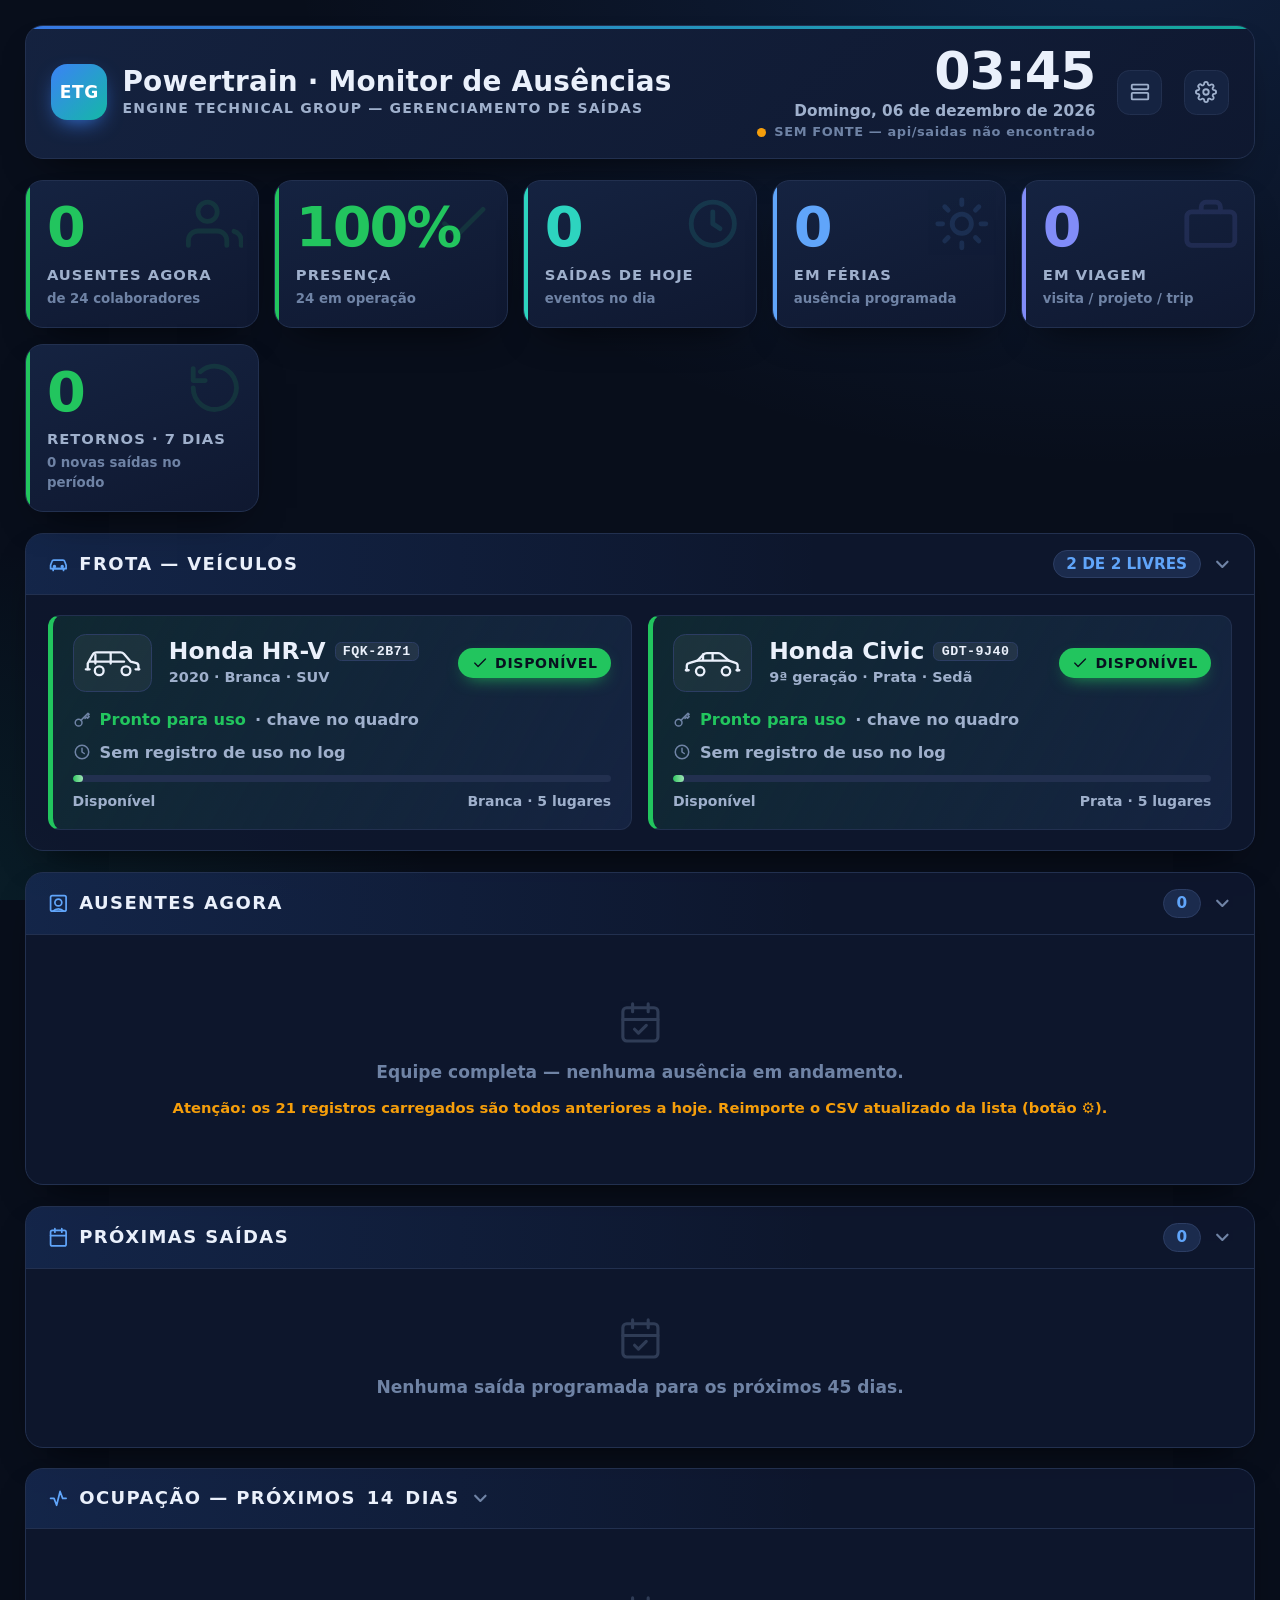
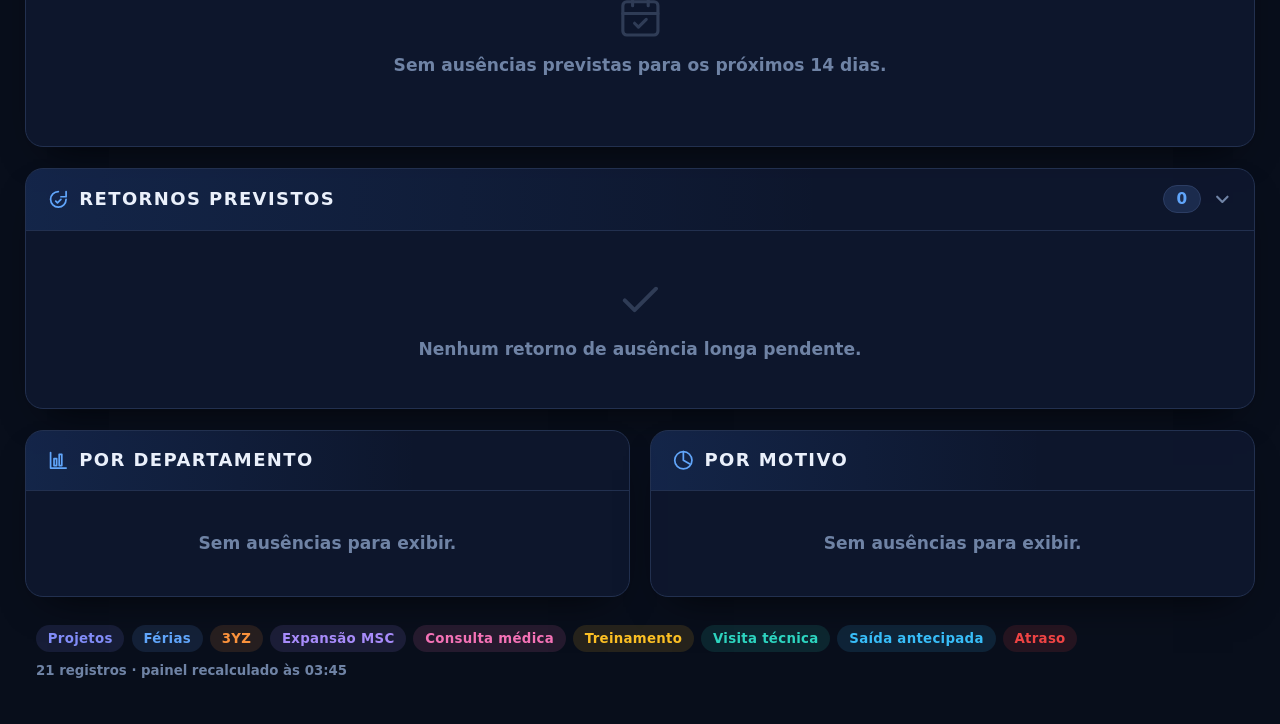
==== commit 423b80b0: "Quiosque na 2ª tela, QR de WhatsApp do condutor e nova ordem dos blocos Abertura: o servidor passa a" ====
--- a/powertrain-ausencias/index.html
+++ b/powertrain-ausencias/index.html
@@ -194,7 +194,21 @@
   padding:.28rem .75rem;border-radius:2rem;font-size:.78rem;font-weight:800;letter-spacing:.7px;
   background:var(--c);color:#08101f;box-shadow:0 6px 18px -8px var(--c)}
 .veic .selo svg{width:.9rem;height:.9rem}
-.veic .corpo{grid-column:1/-1;margin-top:.35rem;display:flex;flex-direction:column;gap:.5rem}
+/* corpo: texto à esquerda, QR do condutor à direita */
+.veic .corpo{grid-column:1/-1;margin-top:.35rem;display:flex;align-items:flex-start;gap:1rem}
+.veic .linhas{flex:1;min-width:0;display:flex;flex-direction:column;gap:.5rem}
+.veic .qr{flex:none;width:7.4rem;text-align:center}
+.veic .qr .cod{width:7.4rem;height:7.4rem;border-radius:.55rem;overflow:hidden;
+  background:#fff;padding:.25rem;box-shadow:0 6px 16px -8px #000}
+.veic .qr .cod svg{width:100%;height:100%;display:block}
+.veic .qr .rot{display:flex;align-items:center;justify-content:center;gap:.3rem;
+  font-size:.68rem;font-weight:800;color:#25d366;margin-top:.35rem;line-height:1.2}
+.veic .qr .rot svg{width:.85rem;height:.85rem;flex:none}
+.veic .qr .num{font-size:.72rem;font-weight:700;color:var(--muted);font-variant-numeric:tabular-nums}
+.veic .qr.vazio .semfone{display:flex;flex-direction:column;align-items:center;gap:.35rem;
+  font-size:.68rem;font-weight:700;color:var(--faint);text-align:center;line-height:1.25;
+  border:1px dashed var(--line-2);border-radius:.55rem;padding:.9rem .5rem}
+.veic .qr.vazio .semfone svg{width:1.3rem;height:1.3rem;opacity:.6}
 .veic .lin{display:flex;align-items:center;gap:.5rem;font-size:.9rem;font-weight:700;flex-wrap:wrap}
 .veic .lin svg{width:1rem;height:1rem;color:var(--faint);flex:none}
 .veic .lin .fraco{color:var(--muted);font-weight:600}
@@ -445,6 +459,12 @@
   frotaRecarregarSeg: 20,  // status de carro muda na hora: ciclo curto (≠ 1 h das saídas)
   esperaCrachaSeg: 120,    // prazo para o crachá chegar depois da tag do carro
   usoReferenciaHoras: 8,   // escala da barra de tempo decorrido (passou disso, fica vermelha)
+
+  /* QR do card do carro: ao ler, o WhatsApp abre já na conversa com o
+     condutor. {nome}, {modelo} e {placa} são trocados na hora. Deixe
+     mensagemWhats vazio para abrir a conversa sem texto nenhum. */
+  qrCondutor:    true,
+  mensagemWhats: 'Olá {nome}, sobre o {modelo} ({placa})',
 
   /* Sem crachá dentro do prazo, o que fazer com o carro?
      true  = considera EM USO com "condutor não identificado" (a tag do carro
@@ -546,20 +566,21 @@
     <div class="scroller" id="scrAusentes"><div class="cards" id="listaAusentes"></div></div>
   </section>
 
+
+  <section class="panel" data-bloco="proximas" data-nome="Próximas saídas">
+    <h2>
+      <svg viewBox="0 0 24 24" fill="none" stroke="currentColor" stroke-width="2" stroke-linecap="round" stroke-linejoin="round"><rect x="3" y="4" width="18" height="18" rx="2"/><path d="M16 2v4M8 2v4M3 10h18"/></svg>
+      Próximas saídas <span class="n" id="nProximas">0</span>
+    </h2>
+    <div class="scroller" id="scrProximas"><div class="rows" id="listaProximas"></div></div>
+  </section>
+
   <section class="panel" data-bloco="ocupacao" data-nome="Ocupação (14 dias)">
     <h2>
       <svg viewBox="0 0 24 24" fill="none" stroke="currentColor" stroke-width="2" stroke-linecap="round" stroke-linejoin="round"><path d="M3 12h4l3 8 4-16 3 8h4"/></svg>
       Ocupação — próximos <span id="tlDias">14</span> dias
     </h2>
     <div class="tl"><div class="tl-grid" id="timeline"></div></div>
-  </section>
-
-  <section class="panel" data-bloco="proximas" data-nome="Próximas saídas">
-    <h2>
-      <svg viewBox="0 0 24 24" fill="none" stroke="currentColor" stroke-width="2" stroke-linecap="round" stroke-linejoin="round"><rect x="3" y="4" width="18" height="18" rx="2"/><path d="M16 2v4M8 2v4M3 10h18"/></svg>
-      Próximas saídas <span class="n" id="nProximas">0</span>
-    </h2>
-    <div class="scroller" id="scrProximas"><div class="rows" id="listaProximas"></div></div>
   </section>
 
   <section class="panel" data-bloco="retornos" data-nome="Retornos previstos">
@@ -769,6 +790,7 @@
   vazio:'<svg viewBox="0 0 24 24" fill="none" stroke="currentColor" stroke-width="1.6" stroke-linecap="round" stroke-linejoin="round"><rect x="3" y="4" width="18" height="17" rx="2"/><path d="M8 2v4M16 2v4M3 10h18M9 15l2 2 4-4"/></svg>',
   cracha:'<svg viewBox="0 0 24 24" fill="none" stroke="currentColor" stroke-width="2" stroke-linecap="round" stroke-linejoin="round"><rect x="3" y="6" width="18" height="14" rx="2"/><path d="M9 2h6v4H9z"/><circle cx="9" cy="13" r="2"/><path d="M14 12h4M14 16h3M5.5 17.5c.7-1.4 2-2 3.5-2s2.8.6 3.5 2"/></svg>',
   key:'<svg viewBox="0 0 24 24" fill="none" stroke="currentColor" stroke-width="2" stroke-linecap="round" stroke-linejoin="round"><circle cx="7.5" cy="15.5" r="4.5"/><path d="M10.5 12.5 20 3l1.5 1.5-1.5 1.5 1.5 1.5-2 2-1.5-1.5-2 2"/></svg>',
+  whats:'<svg viewBox="0 0 24 24" fill="currentColor"><path d="M12.04 2C6.58 2 2.13 6.45 2.13 11.91c0 1.75.46 3.45 1.32 4.95L2 22l5.25-1.38a9.9 9.9 0 0 0 4.79 1.22h.01c5.46 0 9.9-4.45 9.9-9.91 0-2.65-1.03-5.14-2.9-7.01A9.82 9.82 0 0 0 12.04 2m0 1.67c2.2 0 4.27.86 5.82 2.42a8.19 8.19 0 0 1 2.42 5.82c0 4.54-3.7 8.24-8.25 8.24a8.23 8.23 0 0 1-4.2-1.15l-.3-.18-3.12.82.83-3.04-.2-.31a8.2 8.2 0 0 1-1.26-4.38c0-4.54 3.7-8.24 8.26-8.24M8.53 7.33c-.16 0-.43.06-.66.31-.22.25-.87.85-.87 2.07 0 1.22.89 2.4 1.01 2.56.12.17 1.75 2.67 4.23 3.74.59.26 1.05.41 1.41.52.59.19 1.13.16 1.56.1.48-.07 1.46-.6 1.67-1.18.21-.58.21-1.07.14-1.18-.07-.1-.22-.16-.47-.28-.25-.12-1.47-.72-1.69-.81-.23-.08-.4-.12-.56.12-.17.25-.64.81-.79.97-.14.17-.29.19-.54.07-.25-.13-1.06-.39-2.01-1.24-.74-.66-1.24-1.48-1.39-1.73-.14-.24-.01-.37.11-.49.11-.11.25-.29.37-.43.13-.14.17-.25.25-.41.08-.17.04-.31-.02-.43-.06-.12-.56-1.35-.77-1.84-.2-.48-.4-.42-.56-.43z"/></svg>',
 };
 const icoTransporte = t => norm(t).startsWith('avi') ? ICO.aviao : (norm(t).startsWith('car') ? ICO.carro : '');
 
@@ -1072,6 +1094,30 @@
   return Math.floor(min/60) + ' h ' + p2(min%60);
 }
 
+/** QR que abre a conversa do WhatsApp com o condutor.
+    Sem telefone cadastrado, o card avisa em vez de mostrar um QR quebrado. */
+function qrDoCondutor(c, v){
+  if (!CONFIG.qrCondutor) return '';
+  const fone = foneWhats(c.telefone);
+  if (!fone){
+    const motivo = c.semCracha ? 'condutor não identificado'
+                 : c.naoCadastrado ? 'crachá fora do cadastro'
+                 : 'sem telefone no cadastro';
+    return `<div class="qr vazio"><div class="semfone">${ICO.cracha}${motivo}</div></div>`;
+  }
+  const msg = (CONFIG.mensagemWhats || '')
+    .replace('{nome}', c.nome || '').replace('{modelo}', v.modelo || '').replace('{placa}', v.placa || '');
+  const url = 'https://wa.me/' + fone + (msg ? '?text=' + encodeURIComponent(msg) : '');
+  let svg;
+  try{ svg = qrSVG(url, { cor:'#08101f', fundo:'#ffffff', margem:2 }); }
+  catch(e){ return ''; }
+  return `<div class="qr">
+      <div class="cod">${svg}</div>
+      <div class="rot">${ICO.whats}Falar com o condutor</div>
+      <div class="num">${esc(foneBonito(c.telefone))}</div>
+    </div>`;
+}
+
 function desenhaFrota(){
   const alvo = document.getElementById('listaFrota');
   const cont = document.getElementById('nFrota');
@@ -1113,9 +1159,10 @@
     const estourou = e.status === 'uso' && pct >= 100;
     const cor = estourou ? '#ef4444' : st.cor;
 
-    let corpo;
+    let corpo, qr = '';
     if (e.status === 'uso'){
       const c = e.condutor || {};
+      qr = qrDoCondutor(c, v);
       const alerta = c.semCracha
         ? `<span class="tagm">crachá não passou</span>`
         : (c.naoCadastrado ? `<span class="tagm">crachá fora do cadastro</span>` : '');
@@ -1161,9 +1208,12 @@
         <div class="selo">${st.ico} ${st.rot}</div>
       </div>
       <div class="corpo">
-        ${corpo}
-        <div class="bar2"><i style="width:${Math.max(2,pct)}%"></i></div>
-        <div class="pe">${rodape}</div>
+        <div class="linhas">
+          ${corpo}
+          <div class="bar2"><i style="width:${Math.max(2,pct)}%"></i></div>
+          <div class="pe">${rodape}</div>
+        </div>
+        ${qr}
       </div>
     </div>`;
   }).join('');
@@ -1493,6 +1543,209 @@
 }
 
 /* ══════════════════════════════════════════════════════════════════════
+   QR CODE — gerador mínimo, modo byte, correção M, versões 1 a 6
+   ──────────────────────────────────────────────────────────────────────
+   Cabe o suficiente para uma URL do WhatsApp (v6 = 106 caracteres) e
+   dispensa a tabela de "version info", que só existe da versão 7 em
+   diante. Sem biblioteca externa: o painel continua em um arquivo só.
+   ══════════════════════════════════════════════════════════════════════ */
+function geraQR(texto){
+  /* -- corpo finito GF(256) para o Reed-Solomon -- */
+  const EXP = new Array(512), LOG = new Array(256);
+  for (let i = 0, x = 1; i < 255; i++){ EXP[i] = x; LOG[x] = i; x <<= 1; if (x & 0x100) x ^= 0x11d; }
+  for (let i = 255; i < 512; i++) EXP[i] = EXP[i - 255];
+  const mul = (a, b) => (a === 0 || b === 0) ? 0 : EXP[LOG[a] + LOG[b]];
+
+  const gerador = n => {
+    let p = [1];
+    for (let i = 0; i < n; i++){
+      const q = new Array(p.length + 1).fill(0);
+      for (let j = 0; j < p.length; j++){ q[j] ^= p[j]; q[j + 1] ^= mul(p[j], EXP[i]); }
+      p = q;
+    }
+    return p;
+  };
+  const resto = (dados, n) => {
+    const g = gerador(n), r = new Array(n).fill(0);
+    for (const b of dados){
+      const f = b ^ r[0];
+      r.shift(); r.push(0);
+      if (f) for (let i = 0; i < n; i++) r[i] ^= mul(g[i + 1], f);
+    }
+    return r;
+  };
+
+  /* -- tabelas: [codewords de correção por bloco, [qtd blocos, dados por bloco], ...] -- */
+  const VERSOES = {
+    1:{ ec:10, blocos:[[1,16]] },  2:{ ec:16, blocos:[[1,28]] },
+    3:{ ec:26, blocos:[[1,44]] },  4:{ ec:18, blocos:[[2,32]] },
+    5:{ ec:24, blocos:[[2,43]] },  6:{ ec:16, blocos:[[4,27]] },
+  };
+  const ALINHA = { 1:[], 2:[6,18], 3:[6,22], 4:[6,26], 5:[6,30], 6:[6,34] };
+  // formato (nível M) já com máscara aplicada, para cada uma das 8 máscaras
+  const FORMATO = ['101010000010010','101000100100101','101111001111100','101101101001011',
+                   '100010111111001','100000011001110','100111110010111','100101010100000'];
+
+  const bytes = [...new TextEncoder().encode(texto)];
+
+  let versao = 0, cfg = null, totalDados = 0;
+  for (let v = 1; v <= 6; v++){
+    const c = VERSOES[v];
+    const total = c.blocos.reduce((t, [q, d]) => t + q * d, 0);
+    if (bytes.length + 2 <= total){ versao = v; cfg = c; totalDados = total; break; }
+  }
+  if (!versao) throw new Error('texto longo demais para o QR (máx. 106 caracteres)');
+
+  /* -- fluxo de bits: modo 0100, tamanho em 8 bits, dados, terminador -- */
+  const bits = [];
+  const põe = (valor, n) => { for (let i = n - 1; i >= 0; i--) bits.push((valor >> i) & 1); };
+  põe(0b0100, 4);
+  põe(bytes.length, 8);
+  bytes.forEach(b => põe(b, 8));
+  for (let i = 0; i < 4 && bits.length < totalDados * 8; i++) bits.push(0);
+  while (bits.length % 8) bits.push(0);
+  const dados = [];
+  for (let i = 0; i < bits.length; i += 8) dados.push(parseInt(bits.slice(i, i + 8).join(''), 2));
+  const ENCHE = [0xEC, 0x11];
+  for (let i = 0; dados.length < totalDados; i++) dados.push(ENCHE[i % 2]);
+
+  /* -- divide em blocos, calcula correção e intercala -- */
+  const blocosDados = [], blocosEc = [];
+  let p = 0;
+  cfg.blocos.forEach(([qtd, porBloco]) => {
+    for (let i = 0; i < qtd; i++){
+      const d = dados.slice(p, p + porBloco); p += porBloco;
+      blocosDados.push(d);
+      blocosEc.push(resto(d, cfg.ec));
+    }
+  });
+  const fluxo = [];
+  const maxD = Math.max(...blocosDados.map(b => b.length));
+  for (let i = 0; i < maxD; i++) blocosDados.forEach(b => { if (i < b.length) fluxo.push(b[i]); });
+  for (let i = 0; i < cfg.ec; i++) blocosEc.forEach(b => fluxo.push(b[i]));
+
+  /* -- monta a matriz -- */
+  const N = 17 + versao * 4;
+  const m = Array.from({length:N}, () => new Array(N).fill(null));   // null = livre
+  const põeMod = (r, c, v) => { if (r >= 0 && r < N && c >= 0 && c < N) m[r][c] = v; };
+
+  const localizador = (lr, lc) => {
+    for (let r = -1; r <= 7; r++) for (let c = -1; c <= 7; c++){
+      const dentro = r >= 0 && r <= 6 && c >= 0 && c <= 6;
+      const preto = dentro && (r === 0 || r === 6 || c === 0 || c === 6 ||
+                               (r >= 2 && r <= 4 && c >= 2 && c <= 4));
+      põeMod(lr + r, lc + c, preto ? 1 : 0);
+    }
+  };
+  localizador(0, 0); localizador(0, N - 7); localizador(N - 7, 0);
+
+  for (let i = 8; i < N - 8; i++){                     // linhas de tempo
+    m[6][i] = i % 2 === 0 ? 1 : 0;
+    m[i][6] = i % 2 === 0 ? 1 : 0;
+  }
+  ALINHA[versao].forEach(r => ALINHA[versao].forEach(c => {
+    if (m[r][c] !== null) return;                      // não pisa nos localizadores
+    for (let dr = -2; dr <= 2; dr++) for (let dc = -2; dc <= 2; dc++)
+      m[r + dr][c + dc] = (Math.abs(dr) === 2 || Math.abs(dc) === 2 || (dr === 0 && dc === 0)) ? 1 : 0;
+  }));
+  m[N - 8][8] = 1;                                     // módulo sempre preto
+
+  // reserva a área do formato
+  const reserva = [];
+  for (let i = 0; i < 9; i++){
+    if (m[8][i] === null){ m[8][i] = 0; reserva.push([8, i]); }
+    if (m[i][8] === null){ m[i][8] = 0; reserva.push([i, 8]); }
+  }
+  for (let i = N - 8; i < N; i++){
+    if (m[8][i] === null){ m[8][i] = 0; reserva.push([8, i]); }
+    if (m[i][8] === null){ m[i][8] = 0; reserva.push([i, 8]); }
+  }
+  const reservado = new Set(reserva.map(([r, c]) => r + ',' + c));
+  const eFormato = (r, c) => reservado.has(r + ',' + c);
+
+  /* -- percurso em ziguezague, de baixo para cima -- */
+  const livre = [];
+  let subindo = true;
+  for (let col = N - 1; col > 0; col -= 2){
+    if (col === 6) col--;                              // pula a coluna de tempo
+    for (let i = 0; i < N; i++){
+      const r = subindo ? N - 1 - i : i;
+      for (const c of [col, col - 1]) if (m[r][c] === null && !eFormato(r, c)) livre.push([r, c]);
+    }
+    subindo = !subindo;
+  }
+  const bitsFluxo = [];
+  fluxo.forEach(b => { for (let i = 7; i >= 0; i--) bitsFluxo.push((b >> i) & 1); });
+  livre.forEach(([r, c], i) => { m[r][c] = i < bitsFluxo.length ? bitsFluxo[i] : 0; });
+
+  /* -- máscaras e escolha pela menor penalidade -- */
+  const MASCARAS = [
+    (r,c)=>(r+c)%2===0, (r,c)=>r%2===0, (r,c)=>c%3===0, (r,c)=>(r+c)%3===0,
+    (r,c)=>(Math.floor(r/2)+Math.floor(c/3))%2===0, (r,c)=>((r*c)%2+(r*c)%3)===0,
+    (r,c)=>(((r*c)%2+(r*c)%3)%2)===0, (r,c)=>(((r+c)%2+(r*c)%3)%2)===0,
+  ];
+  const dadosLivres = new Set(livre.map(([r,c])=>r+','+c));
+
+  function penalidade(g){
+    let p = 0;
+    const seq = linha => {                              // regra 1: 5+ iguais seguidos
+      let t = 0, ant = -1;
+      for (const v of linha){
+        if (v === ant) { t++; if (t === 5) p += 3; else if (t > 5) p++; }
+        else { ant = v; t = 1; }
+      }
+    };
+    for (let i = 0; i < N; i++){ seq(g[i]); seq(g.map(l => l[i])); }
+    for (let r = 0; r < N-1; r++) for (let c = 0; c < N-1; c++)   // regra 2: blocos 2x2
+      if (g[r][c] === g[r][c+1] && g[r][c] === g[r+1][c] && g[r][c] === g[r+1][c+1]) p += 3;
+    const alvo = [1,0,1,1,1,0,1,0,0,0,0], alvo2 = [0,0,0,0,1,0,1,1,1,0,1];
+    const bate = (arr, i, pad) => pad.every((v, k) => arr[i+k] === v);
+    for (let i = 0; i < N; i++){                        // regra 3: padrão 1011101 + folga
+      const lin = g[i], col = g.map(l => l[i]);
+      for (let j = 0; j + 11 <= N; j++){
+        if (bate(lin, j, alvo) || bate(lin, j, alvo2)) p += 40;
+        if (bate(col, j, alvo) || bate(col, j, alvo2)) p += 40;
+      }
+    }
+    let pretos = 0;
+    g.forEach(l => l.forEach(v => pretos += v));        // regra 4: desequilíbrio
+    const pct = pretos * 100 / (N * N);
+    p += Math.floor(Math.abs(pct - 50) / 5) * 10;
+    return p;
+  }
+
+  let melhor = null, melhorP = Infinity, melhorMask = 0;
+  for (let k = 0; k < 8; k++){
+    const g = m.map((l, r) => l.map((v, c) => dadosLivres.has(r+','+c) && MASCARAS[k](r, c) ? v ^ 1 : v));
+    // grava o formato desta máscara antes de avaliar
+    const f = FORMATO[k].split('').map(Number);
+    for (let i = 0; i <= 5; i++) g[8][i] = f[14 - i];
+    g[8][7] = f[8]; g[8][8] = f[7]; g[7][8] = f[6];
+    for (let i = 9; i < 15; i++) g[14 - i][8] = f[i];
+    for (let i = 0; i < 7; i++) g[N-1-i][8] = f[i];
+    for (let i = 7; i < 15; i++) g[8][N-15+i] = f[i];
+    g[N-8][8] = 1;
+    const p = penalidade(g);
+    if (p < melhorP){ melhorP = p; melhor = g; melhorMask = k; }
+  }
+  return { matriz: melhor, tamanho: N, versao, mascara: melhorMask };
+}
+
+/** Matriz -> SVG quadrado, com a margem que o padrão exige (4 módulos). */
+function qrSVG(texto, opc = {}){
+  const { matriz, tamanho } = geraQR(texto);
+  const margem = opc.margem == null ? 4 : opc.margem;
+  const lado = tamanho + margem * 2;
+  let d = '';
+  for (let r = 0; r < tamanho; r++)
+    for (let c = 0; c < tamanho; c++)
+      if (matriz[r][c]) d += `M${c + margem} ${r + margem}h1v1h-1z`;
+  return `<svg viewBox="0 0 ${lado} ${lado}" shape-rendering="crispEdges" role="img" aria-label="QR code">`
+       + `<rect width="${lado}" height="${lado}" fill="${opc.fundo || '#fff'}"/>`
+       + `<path d="${d}" fill="${opc.cor || '#000'}"/></svg>`;
+}
+
+/* ══════════════════════════════════════════════════════════════════════
    8a. FROTA — estado dos veículos a partir das leituras de RFID
    ──────────────────────────────────────────────────────────────────────
    O arquivo do leitor é um LOG: cada linha é uma passagem de tag. O painel
@@ -1512,10 +1765,31 @@
   tag:   ['tag','id','codigo','cartao','cracha','leitura','epc','uid'],
 };
 const ALIAS_PESSOAS = {
-  id:   ['id','cracha','matricula','codigo','tag','cartao'],
-  nome: ['nome','colaborador','nome colaborador','funcionario'],
-  depto:['departamento','depto','setor','area'],
+  id:      ['id','cracha','matricula','codigo','tag','cartao'],
+  nome:    ['nome','colaborador','nome colaborador','funcionario'],
+  depto:   ['departamento','depto','setor','area'],
+  telefone:['telefone','celular','whatsapp','fone','contato','numero'],
 };
+
+/** Telefone -> formato do WhatsApp (só dígitos, com DDI).
+    Aceita como a pessoa digitar: (19) 99123-4567, 19991234567, +55 19… */
+function foneWhats(bruto){
+  let d = (bruto || '').replace(/\D/g, '');
+  if (!d) return '';
+  if (d.startsWith('00')) d = d.slice(2);
+  // 10 ou 11 dígitos = número nacional sem DDI: acrescenta o 55 do Brasil
+  if (d.length === 10 || d.length === 11) d = '55' + d;
+  return d.length >= 12 && d.length <= 15 ? d : '';
+}
+/** "19 99123-4567" para mostrar na tela. */
+function foneBonito(bruto){
+  const d = foneWhats(bruto);
+  if (!d) return '';
+  const nac = d.startsWith('55') ? d.slice(2) : d;
+  if (nac.length === 11) return `(${nac.slice(0,2)}) ${nac.slice(2,7)}-${nac.slice(7)}`;
+  if (nac.length === 10) return `(${nac.slice(0,2)}) ${nac.slice(2,6)}-${nac.slice(6)}`;
+  return bruto;
+}
 
 let leiturasRfid = [];        // [{quando:Date, tag:String}] em ordem cronológica
 let pessoas = new Map();      // id normalizado -> {nome, depto}
@@ -1524,7 +1798,9 @@
   const m = new Map();
   parseTabela(txt, ALIAS_PESSOAS, ['id'], true).forEach(p => {
     const k = norm(p.id);
-    if (k) m.set(k, { nome:(p.nome||'').trim() || p.id, depto:(p.depto||'').trim().toUpperCase() });
+    if (k) m.set(k, { nome:(p.nome||'').trim() || p.id,
+                     depto:(p.depto||'').trim().toUpperCase(),
+                     telefone:(p.telefone||'').trim() });
   });
   pessoas = m;
   return m.size;
@@ -1569,7 +1845,7 @@
 /** Resolve um crachá em pessoa. Fora do cadastro, usa o próprio número. */
 function resolveCracha(tag){
   const p = pessoas.get(norm(tag));
-  return p ? { ...p, cracha:tag } : { nome:tag, depto:'', cracha:tag, naoCadastrado:true };
+  return p ? { ...p, cracha:tag } : { nome:tag, depto:'', telefone:'', cracha:tag, naoCadastrado:true };
 }
 
 /** Reprocessa o log e devolve o estado atual da frota.
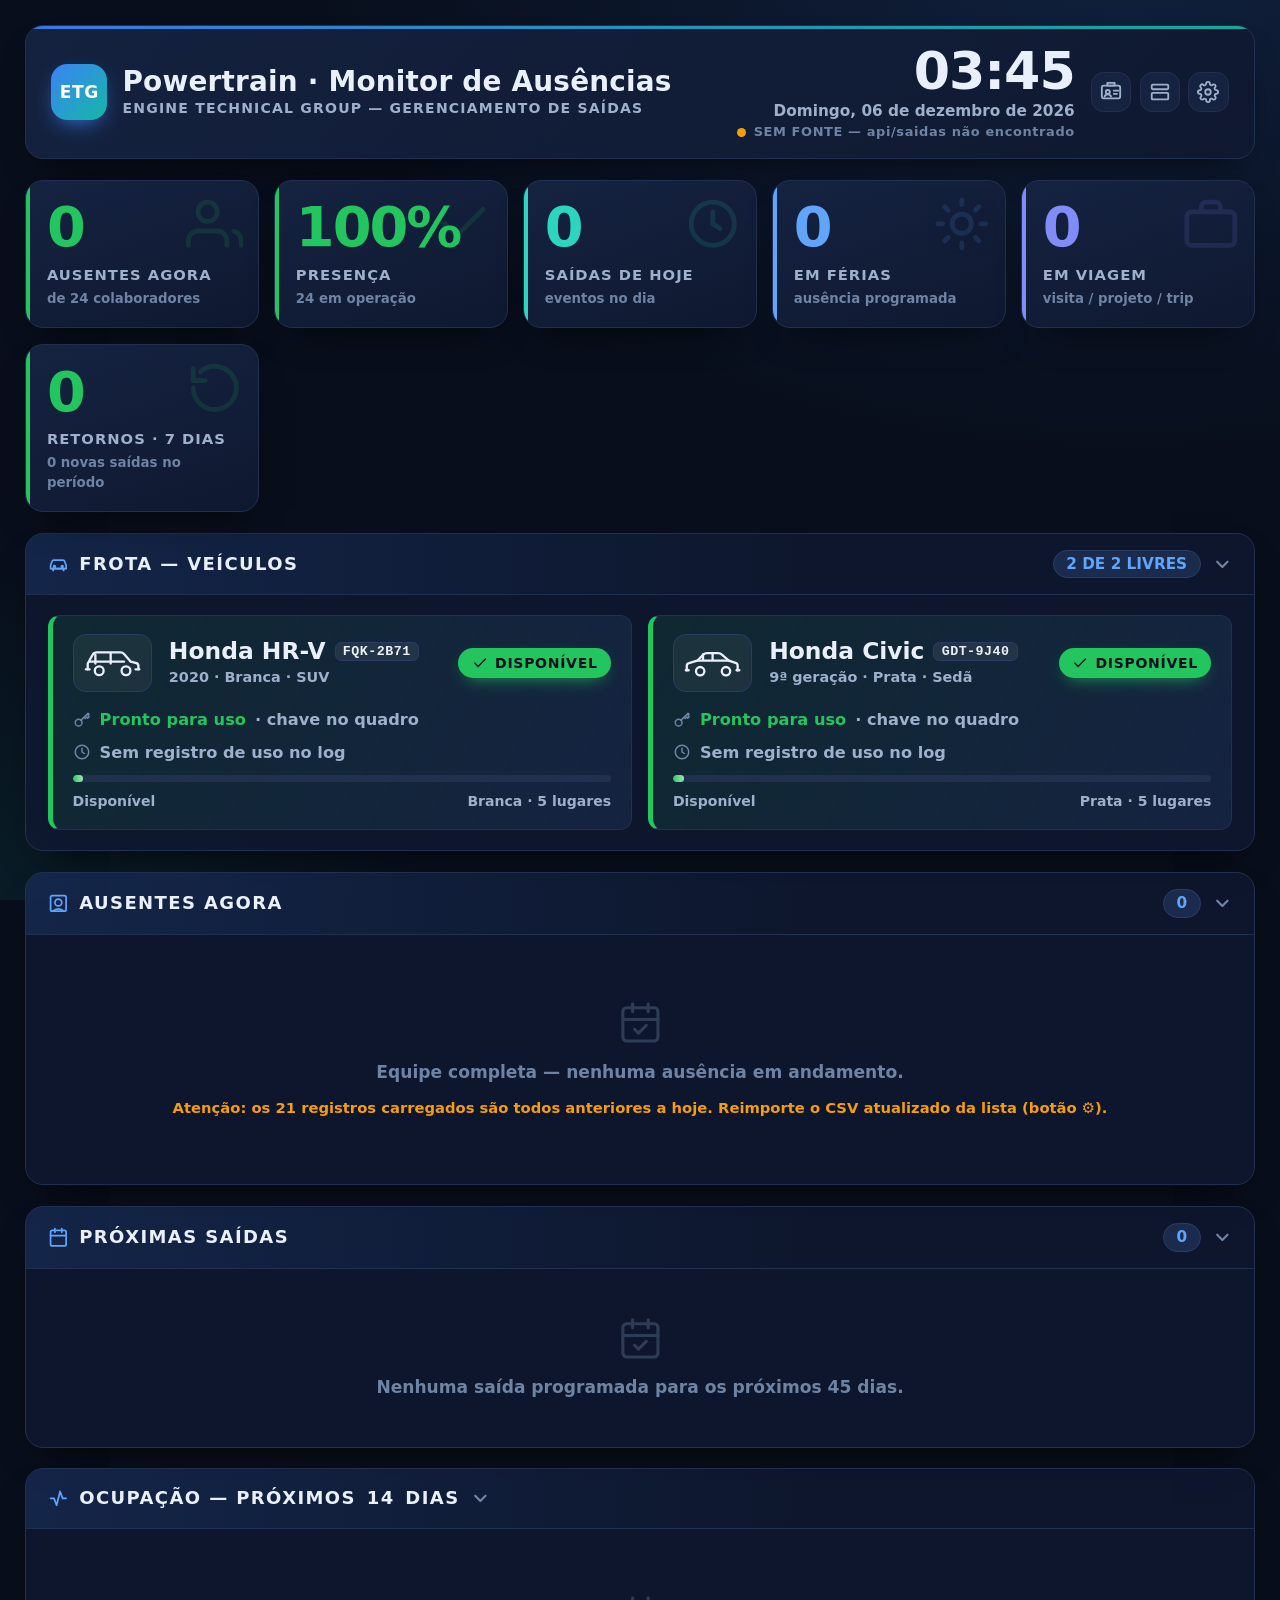
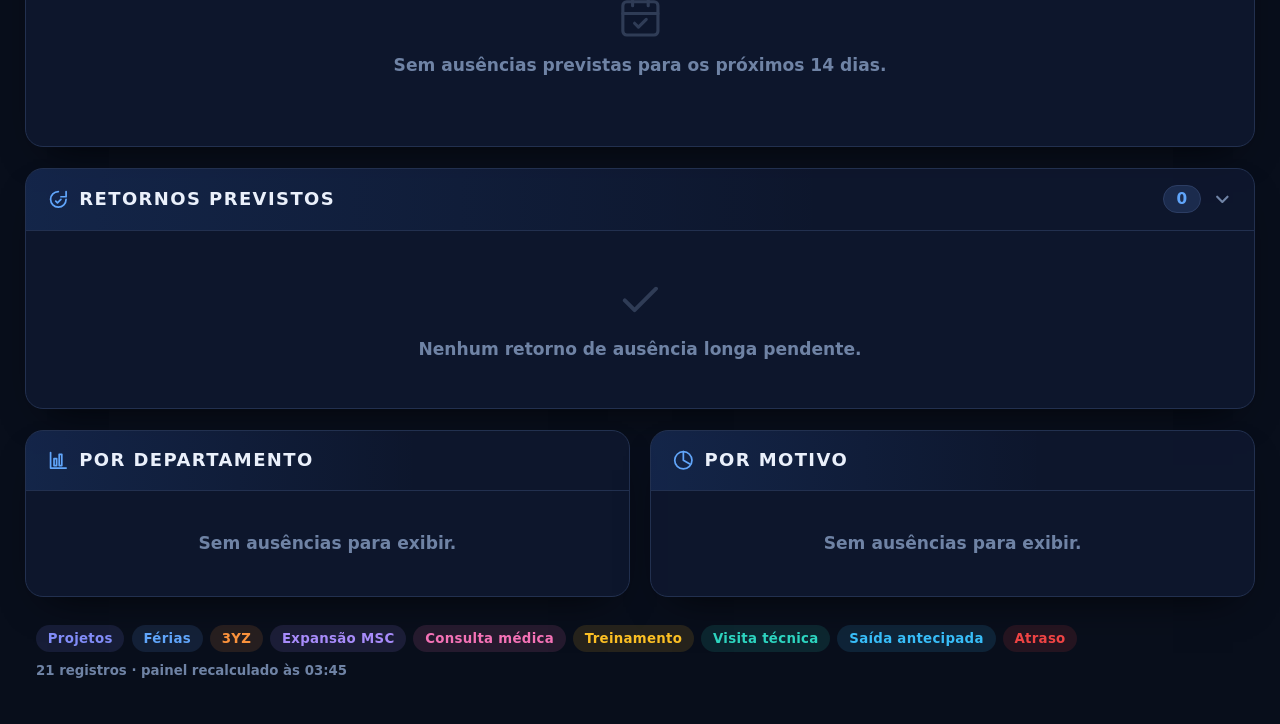
==== commit 1a968a7b: "Botão do cadastro no painel, e os nomes vindos do próprio arquivo de saídas Faltava o caminho de ida" ====
--- a/powertrain-ausencias/index.html
+++ b/powertrain-ausencias/index.html
@@ -58,7 +58,9 @@
 
 /* ═══════════════ CABEÇALHO ═══════════════ */
 header.top{
-  display:flex;align-items:center;gap:1.2rem;flex-wrap:wrap;
+  /* nowrap de propósito: com wrap, o terceiro botão jogava o ⚙ para uma
+     segunda linha e abria uma faixa vazia no meio do cabeçalho */
+  display:flex;align-items:center;gap:.9rem;flex-wrap:nowrap;
   padding:1.05rem 1.4rem;border-radius:var(--radius);
   background:linear-gradient(120deg,rgba(21,35,65,.95),rgba(15,24,48,.88));
   border:1px solid var(--line);box-shadow:var(--shadow);position:relative;overflow:hidden;
@@ -66,15 +68,20 @@
 header.top::after{content:"";position:absolute;inset:0;pointer-events:none;
   background:linear-gradient(90deg,var(--brand),var(--accent));opacity:.9;height:3px}
 .brand{display:flex;align-items:center;gap:.85rem;min-width:0}
+.brand>div{min-width:0}
 .brand .logo{
   width:3.1rem;height:3.1rem;border-radius:.9rem;display:grid;place-items:center;flex:none;
   background:linear-gradient(135deg,var(--brand),var(--accent));color:#fff;
   font-weight:800;font-size:.95rem;letter-spacing:.5px;box-shadow:0 8px 22px -8px var(--brand);
 }
-.brand h1{font-size:1.55rem;font-weight:800;letter-spacing:.2px;line-height:1.15;white-space:nowrap}
-.brand p{font-size:.78rem;color:var(--muted);font-weight:600;letter-spacing:1.2px;text-transform:uppercase}
+.brand h1{font-size:1.55rem;font-weight:800;letter-spacing:.2px;line-height:1.15;
+  white-space:nowrap;overflow:hidden;text-overflow:ellipsis}
+.brand p{font-size:.78rem;color:var(--muted);font-weight:600;letter-spacing:1.2px;
+  text-transform:uppercase;white-space:nowrap;overflow:hidden;text-overflow:ellipsis}
 .top .spacer{flex:1 1 auto}
-.clock{text-align:right;line-height:1}
+/* os botões andam juntos: soltos, a quebra de linha separava o ⚙ dos outros */
+.top .acoes{display:flex;align-items:center;gap:.45rem;flex:none}
+.clock{text-align:right;line-height:1;white-space:nowrap}
 .clock .hh{font-size:2.9rem;font-weight:800;letter-spacing:-1px;font-variant-numeric:tabular-nums}
 .clock .dd{font-size:.85rem;color:var(--muted);font-weight:600;margin-top:.35rem}
 .live{display:flex;align-items:center;gap:.45rem;font-size:.72rem;color:var(--faint);font-weight:700;
@@ -85,7 +92,7 @@
   font-weight:800;letter-spacing:.4px;background:var(--bad);color:#fff}
 .live .reconn:hover{filter:brightness(1.15)}
 @keyframes pulse{0%{box-shadow:0 0 0 0 rgba(34,197,94,.55)}70%{box-shadow:0 0 0 .55rem rgba(34,197,94,0)}100%{box-shadow:0 0 0 0 rgba(34,197,94,0)}}
-.gear{width:2.5rem;height:2.5rem;border-radius:.7rem;display:grid;place-items:center;
+.gear{width:2.25rem;height:2.25rem;border-radius:.7rem;display:grid;place-items:center;
   background:var(--panel-2);border:1px solid var(--line);color:var(--muted);transition:.15s}
 .gear:hover{color:var(--txt);border-color:var(--line-2);background:var(--panel-3)}
 
@@ -537,15 +544,20 @@
         </div>
       </div>
     </div>
-    <div class="menu" id="menuBlocos">
-      <button class="gear" id="btnBlocos" title="Mostrar ou esconder blocos" aria-label="Blocos">
+    <div class="acoes">
+      <button class="gear" id="btnCadastro" title="Cadastrar crachás da equipe" aria-label="Cadastro de crachás">
+      <svg viewBox="0 0 24 24" width="22" height="22" fill="none" stroke="currentColor" stroke-width="2" stroke-linecap="round" stroke-linejoin="round"><rect x="2" y="5" width="20" height="14" rx="2"/><path d="M8 2h8v3H8z"/><circle cx="8.5" cy="12" r="2.2"/><path d="M5 17c.5-1.6 1.9-2.4 3.5-2.4S11.5 15.4 12 17"/><path d="M15 10.5h5M15 14h3.5"/></svg>
+      </button>
+      <div class="menu" id="menuBlocos">
+        <button class="gear" id="btnBlocos" title="Mostrar ou esconder blocos" aria-label="Blocos">
         <svg viewBox="0 0 24 24" width="22" height="22" fill="none" stroke="currentColor" stroke-width="2" stroke-linecap="round" stroke-linejoin="round"><rect x="3" y="4" width="18" height="5" rx="1"/><rect x="3" y="13" width="18" height="7" rx="1"/></svg>
+        </button>
+        <div class="lista" id="listaBlocos"></div>
+      </div>
+      <button class="gear" id="btnCfg" title="Configurações e importação de dados" aria-label="Configurações">
+      <svg viewBox="0 0 24 24" width="22" height="22" fill="none" stroke="currentColor" stroke-width="2" stroke-linecap="round" stroke-linejoin="round"><circle cx="12" cy="12" r="3"/><path d="M19.4 15a1.65 1.65 0 0 0 .33 1.82l.06.06a2 2 0 1 1-2.83 2.83l-.06-.06a1.65 1.65 0 0 0-1.82-.33 1.65 1.65 0 0 0-1 1.51V21a2 2 0 1 1-4 0v-.09A1.65 1.65 0 0 0 9 19.4a1.65 1.65 0 0 0-1.82.33l-.06.06a2 2 0 1 1-2.83-2.83l.06-.06a1.65 1.65 0 0 0 .33-1.82 1.65 1.65 0 0 0-1.51-1H3a2 2 0 1 1 0-4h.09A1.65 1.65 0 0 0 4.6 9a1.65 1.65 0 0 0-.33-1.82l-.06-.06a2 2 0 1 1 2.83-2.83l.06.06A1.65 1.65 0 0 0 9 4.6a1.65 1.65 0 0 0 1-1.51V3a2 2 0 1 1 4 0v.09a1.65 1.65 0 0 0 1 1.51 1.65 1.65 0 0 0 1.82-.33l.06-.06a2 2 0 1 1 2.83 2.83l-.06.06a1.65 1.65 0 0 0-.33 1.82V9a1.65 1.65 0 0 0 1.51 1H21a2 2 0 1 1 0 4h-.09a1.65 1.65 0 0 0-1.51 1z"/></svg>
       </button>
-      <div class="lista" id="listaBlocos"></div>
     </div>
-    <button class="gear" id="btnCfg" title="Configurações e importação de dados" aria-label="Configurações">
-      <svg viewBox="0 0 24 24" width="22" height="22" fill="none" stroke="currentColor" stroke-width="2" stroke-linecap="round" stroke-linejoin="round"><circle cx="12" cy="12" r="3"/><path d="M19.4 15a1.65 1.65 0 0 0 .33 1.82l.06.06a2 2 0 1 1-2.83 2.83l-.06-.06a1.65 1.65 0 0 0-1.82-.33 1.65 1.65 0 0 0-1 1.51V21a2 2 0 1 1-4 0v-.09A1.65 1.65 0 0 0 9 19.4a1.65 1.65 0 0 0-1.82.33l-.06.06a2 2 0 1 1-2.83-2.83l.06-.06a1.65 1.65 0 0 0 .33-1.82 1.65 1.65 0 0 0-1.51-1H3a2 2 0 1 1 0-4h.09A1.65 1.65 0 0 0 4.6 9a1.65 1.65 0 0 0-.33-1.82l-.06-.06a2 2 0 1 1 2.83-2.83l.06.06A1.65 1.65 0 0 0 9 4.6a1.65 1.65 0 0 0 1-1.51V3a2 2 0 1 1 4 0v.09a1.65 1.65 0 0 0 1 1.51 1.65 1.65 0 0 0 1.82-.33l.06-.06a2 2 0 1 1 2.83 2.83l-.06.06a1.65 1.65 0 0 0-.33 1.82V9a1.65 1.65 0 0 0 1.51 1H21a2 2 0 1 1 0 4h-.09a1.65 1.65 0 0 0-1.51 1z"/></svg>
-    </button>
   </header>
 
   <section class="kpis" id="kpis" data-bloco="indicadores" data-nome="Indicadores"></section>
@@ -2630,6 +2642,13 @@
 
 $('btnCfg').onclick = abreCfg;
 $('btnFechar').onclick = fechaCfg;
+
+/* Cadastro de crachás: mesma janela, porque no quiosque não existe aba nem
+   barra de endereço. Voltando de lá, o painel remonta tudo do zero a partir
+   dos arquivos — o estado da frota vive no frota.csv, não na página.
+   Sem servidor a tela não teria como ler nem gravar o cadastro: some. */
+if (/^https?:$/.test(location.protocol)) $('btnCadastro').onclick = () => location.href = 'cadastro.html';
+else $('btnCadastro').style.display = 'none';
 $('cfgModal').addEventListener('click', e => { if (e.target === $('cfgModal')) fechaCfg(); });
 document.addEventListener('keydown', e => { if (e.key === 'Escape') fechaCfg(); });
 
